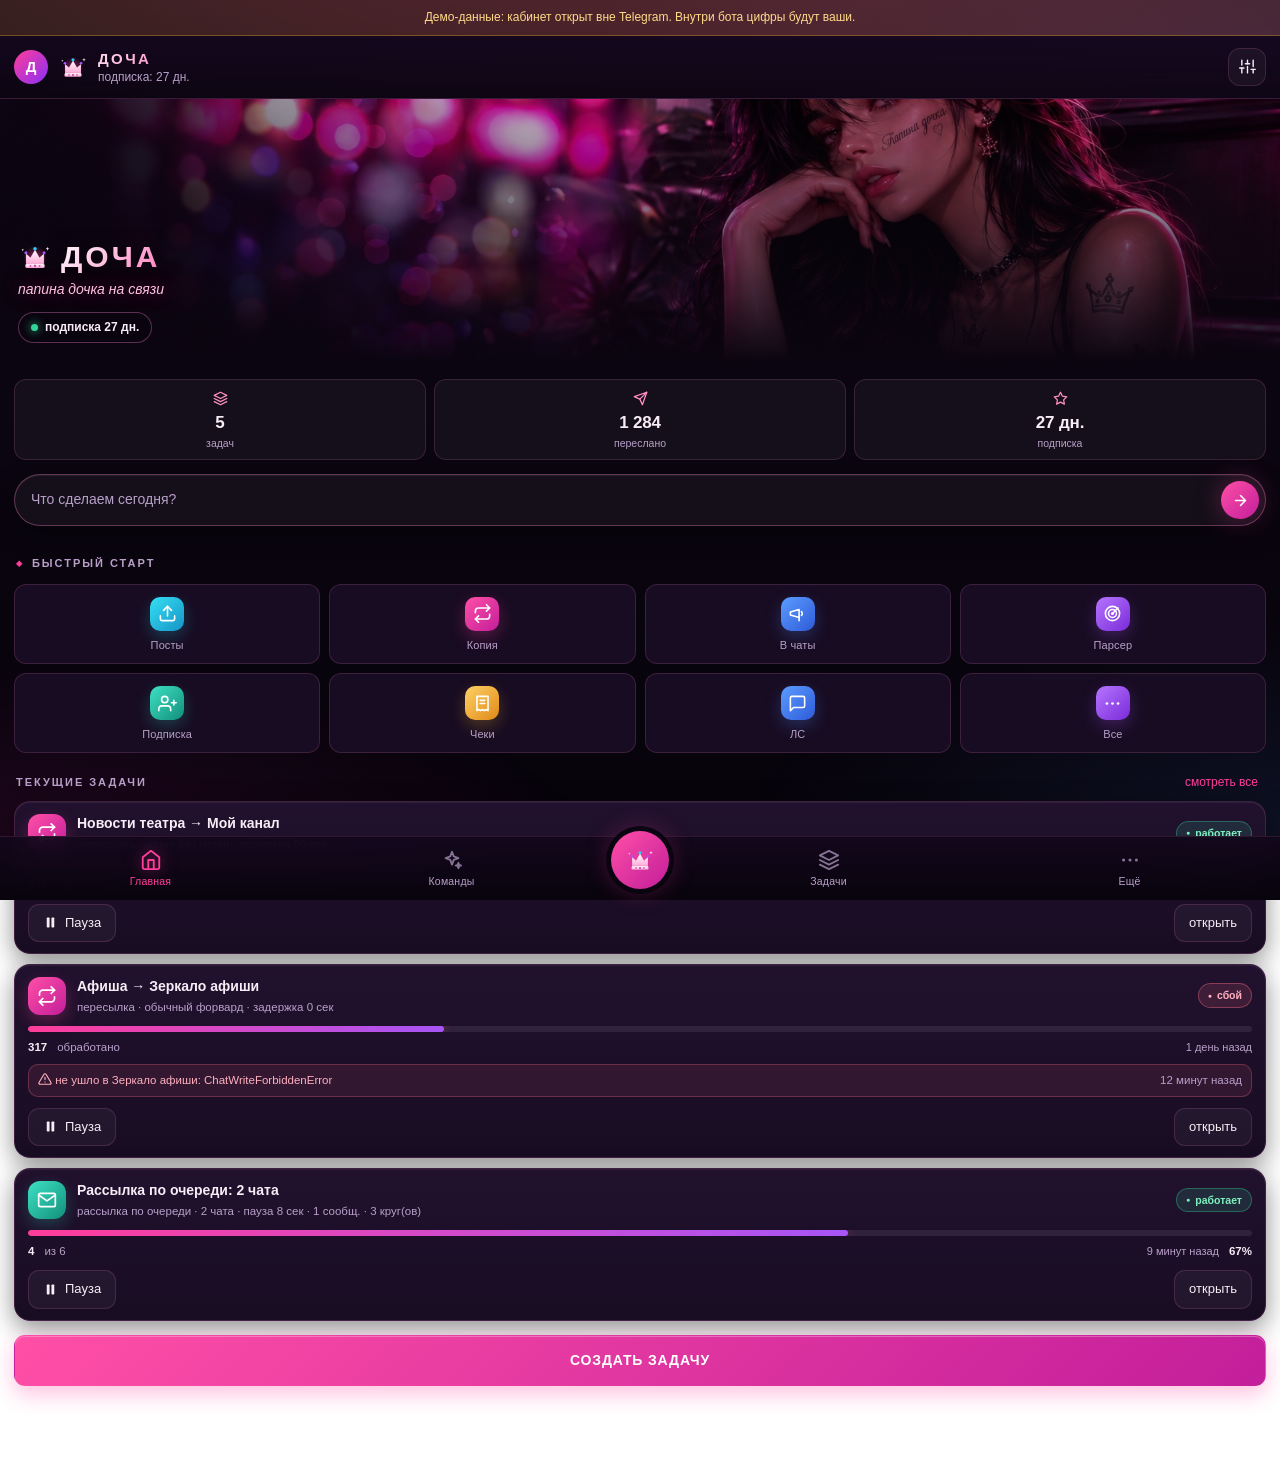
==== webapp/index.html @ d365f0f4 "Мастер первой задачи: визард откуда-куда-запуск вместо формы" ====
<!DOCTYPE html>
<html lang="ru">
<head>
  <meta charset="UTF-8">
  <meta name="viewport" content="width=device-width, initial-scale=1.0, viewport-fit=cover">
  <meta name="theme-color" content="#0A0510">
  <title>ДОЧА · Кабинет автоматизаций</title>
  <script src="https://telegram.org/js/telegram-web-app.js"></script>
  <link rel="stylesheet" href="styles.css">
</head>
<body>
  <!-- ── Знак бренда: корона ──
       Один <symbol> на всё: заставка, шапка, герой-блок, кнопка в центре
       навигации и пустые состояния. Анимации живут в CSS, чтобы их снимал
       prefers-reduced-motion. -->
  <svg class="sprite" aria-hidden="true" focusable="false">
    <defs>
      <linearGradient id="crownGrad" x1="0" y1="0" x2="0" y2="1">
        <stop offset="0%" stop-color="#FFFFFF" />
        <stop offset="100%" stop-color="#FFA6D6" />
      </linearGradient>
      <radialGradient id="crownHalo">
        <stop offset="0%" stop-color="#FF3D9A" stop-opacity="0.55" />
        <stop offset="100%" stop-color="#FF3D9A" stop-opacity="0" />
      </radialGradient>
    </defs>
    <symbol id="crown" viewBox="0 0 120 120">
      <circle class="crown__glow" cx="60" cy="62" r="42" fill="url(#crownHalo)" />
      <path d="M28 86V48l16 14 16-28 16 28 16-14v38z" fill="url(#crownGrad)"
            stroke="rgba(120,10,80,0.32)" stroke-width="1.4" stroke-linejoin="round" />
      <rect x="26" y="84" width="68" height="15" rx="5.5" fill="url(#crownGrad)"
            stroke="rgba(120,10,80,0.32)" stroke-width="1.4" />
      <circle cx="28" cy="45" r="5.4" fill="#A855F7" />
      <circle cx="60" cy="31" r="6.2" fill="#22D3EE" />
      <circle cx="92" cy="45" r="5.4" fill="#A855F7" />
      <circle cx="44" cy="91.5" r="3.2" fill="#C31E9B" opacity="0.75" />
      <circle cx="60" cy="91.5" r="4" fill="#C31E9B" opacity="0.85" />
      <circle cx="76" cy="91.5" r="3.2" fill="#C31E9B" opacity="0.75" />
      <g class="crown__spark" fill="#FFE3F2">
        <path d="M104 24l1.8 5.2 5.2 1.8-5.2 1.8L104 38l-1.8-5.2-5.2-1.8 5.2-1.8z" />
        <path d="M17 30l1.3 3.7 3.7 1.3-3.7 1.3L17 40l-1.3-3.7-3.7-1.3 3.7-1.3z" />
      </g>
    </symbol>
    <!-- ── Иконки интерфейса: штрих 24px, рисуются цветом текста (currentColor).
         Один стиль на всё: навигация, виды задач, чаты, кнопки, пустые экраны. -->
    <symbol id="i-home" viewBox="0 0 24 24" fill="none" stroke="currentColor" stroke-width="2" stroke-linecap="round" stroke-linejoin="round"><path d="M3 9l9-7 9 7v11a2 2 0 0 1-2 2H5a2 2 0 0 1-2-2z"/><path d="M9 22V12h6v10"/></symbol>
    <symbol id="i-spark" viewBox="0 0 24 24" fill="none" stroke="currentColor" stroke-width="2" stroke-linecap="round" stroke-linejoin="round"><path d="M12 3l1.9 5.1L19 10l-5.1 1.9L12 17l-1.9-5.1L5 10l5.1-1.9z"/><path d="M19 15l.8 2.2L22 18l-2.2.8L19 21l-.8-2.2L16 18l2.2-.8z"/></symbol>
    <symbol id="i-layers" viewBox="0 0 24 24" fill="none" stroke="currentColor" stroke-width="2" stroke-linecap="round" stroke-linejoin="round"><path d="M12 2L2 7l10 5 10-5z"/><path d="M2 17l10 5 10-5"/><path d="M2 12l10 5 10-5"/></symbol>
    <symbol id="i-dots" viewBox="0 0 24 24" fill="currentColor"><circle cx="5" cy="12" r="1.7"/><circle cx="12" cy="12" r="1.7"/><circle cx="19" cy="12" r="1.7"/></symbol>
    <symbol id="i-search" viewBox="0 0 24 24" fill="none" stroke="currentColor" stroke-width="2" stroke-linecap="round" stroke-linejoin="round"><circle cx="11" cy="11" r="7"/><path d="M21 21l-4.3-4.3"/></symbol>
    <symbol id="i-play" viewBox="0 0 24 24" fill="currentColor"><path d="M7 4.5v15l13-7.5z"/></symbol>
    <symbol id="i-pause" viewBox="0 0 24 24" fill="currentColor"><rect x="6" y="4" width="4.5" height="16" rx="1.2"/><rect x="13.5" y="4" width="4.5" height="16" rx="1.2"/></symbol>
    <symbol id="i-box" viewBox="0 0 24 24" fill="none" stroke="currentColor" stroke-width="2" stroke-linecap="round" stroke-linejoin="round"><path d="M21 8v13H3V8"/><path d="M1 3h22v5H1z"/><path d="M10 12h4"/></symbol>
    <symbol id="i-trash" viewBox="0 0 24 24" fill="none" stroke="currentColor" stroke-width="2" stroke-linecap="round" stroke-linejoin="round"><path d="M3 6h18"/><path d="M8 6V4h8v2"/><path d="M19 6l-1 14H6L5 6"/><path d="M10 11v6M14 11v6"/></symbol>
    <symbol id="i-copy" viewBox="0 0 24 24" fill="none" stroke="currentColor" stroke-width="2" stroke-linecap="round" stroke-linejoin="round"><rect x="9" y="9" width="13" height="13" rx="2"/><path d="M5 15H4a2 2 0 0 1-2-2V4a2 2 0 0 1 2-2h9a2 2 0 0 1 2 2v1"/></symbol>
    <symbol id="i-plus" viewBox="0 0 24 24" fill="none" stroke="currentColor" stroke-width="2" stroke-linecap="round"><path d="M12 5v14M5 12h14"/></symbol>
    <symbol id="i-check" viewBox="0 0 24 24" fill="none" stroke="currentColor" stroke-width="2.4" stroke-linecap="round" stroke-linejoin="round"><path d="M20 6L9 17l-5-5"/></symbol>
    <symbol id="i-x" viewBox="0 0 24 24" fill="none" stroke="currentColor" stroke-width="2.2" stroke-linecap="round"><path d="M18 6L6 18M6 6l12 12"/></symbol>
    <symbol id="i-chev-r" viewBox="0 0 24 24" fill="none" stroke="currentColor" stroke-width="2.2" stroke-linecap="round" stroke-linejoin="round"><path d="M9 18l6-6-6-6"/></symbol>
    <symbol id="i-send" viewBox="0 0 24 24" fill="none" stroke="currentColor" stroke-width="2" stroke-linecap="round" stroke-linejoin="round"><path d="M22 2L11 13"/><path d="M22 2l-7 20-4-9-9-4z"/></symbol>
    <symbol id="i-clock" viewBox="0 0 24 24" fill="none" stroke="currentColor" stroke-width="2" stroke-linecap="round" stroke-linejoin="round"><circle cx="12" cy="12" r="9"/><path d="M12 7v5l3 2"/></symbol>
    <symbol id="i-bolt" viewBox="0 0 24 24" fill="none" stroke="currentColor" stroke-width="2" stroke-linecap="round" stroke-linejoin="round"><path d="M13 2L3 14h8l-1 8 10-12h-8z"/></symbol>
    <symbol id="i-shield" viewBox="0 0 24 24" fill="none" stroke="currentColor" stroke-width="2" stroke-linecap="round" stroke-linejoin="round"><path d="M12 22s8-4 8-10V5l-8-3-8 3v7c0 6 8 10 8 10z"/></symbol>
    <symbol id="i-star" viewBox="0 0 24 24" fill="none" stroke="currentColor" stroke-width="2" stroke-linecap="round" stroke-linejoin="round"><path d="M12 2l3.1 6.3 6.9 1-5 4.9 1.2 6.8L12 17.8 5.8 21l1.2-6.8-5-4.9 6.9-1z"/></symbol>
    <symbol id="i-users" viewBox="0 0 24 24" fill="none" stroke="currentColor" stroke-width="2" stroke-linecap="round" stroke-linejoin="round"><path d="M17 21v-2a4 4 0 0 0-4-4H5a4 4 0 0 0-4 4v2"/><circle cx="9" cy="7" r="4"/><path d="M23 21v-2a4 4 0 0 0-3-3.87M16 3.13a4 4 0 0 1 0 7.75"/></symbol>
    <symbol id="i-user" viewBox="0 0 24 24" fill="none" stroke="currentColor" stroke-width="2" stroke-linecap="round" stroke-linejoin="round"><path d="M20 21v-2a4 4 0 0 0-4-4H8a4 4 0 0 0-4 4v2"/><circle cx="12" cy="7" r="4"/></symbol>
    <symbol id="i-bell" viewBox="0 0 24 24" fill="none" stroke="currentColor" stroke-width="2" stroke-linecap="round" stroke-linejoin="round"><path d="M18 8a6 6 0 0 0-12 0c0 7-3 9-3 9h18s-3-2-3-9"/><path d="M13.7 21a2 2 0 0 1-3.4 0"/></symbol>
    <symbol id="i-file" viewBox="0 0 24 24" fill="none" stroke="currentColor" stroke-width="2" stroke-linecap="round" stroke-linejoin="round"><path d="M14 2H6a2 2 0 0 0-2 2v16a2 2 0 0 0 2 2h12a2 2 0 0 0 2-2V8z"/><path d="M14 2v6h6"/><path d="M16 13H8M16 17H8"/></symbol>
    <symbol id="i-cal" viewBox="0 0 24 24" fill="none" stroke="currentColor" stroke-width="2" stroke-linecap="round" stroke-linejoin="round"><rect x="3" y="4" width="18" height="18" rx="2"/><path d="M16 2v4M8 2v4M3 10h18"/></symbol>
    <symbol id="i-refresh" viewBox="0 0 24 24" fill="none" stroke="currentColor" stroke-width="2" stroke-linecap="round" stroke-linejoin="round"><path d="M23 4v6h-6M1 20v-6h6"/><path d="M3.5 9a9 9 0 0 1 14.9-3.4L23 10M1 14l4.6 4.4A9 9 0 0 0 20.5 15"/></symbol>
    <symbol id="i-repeat" viewBox="0 0 24 24" fill="none" stroke="currentColor" stroke-width="2" stroke-linecap="round" stroke-linejoin="round"><path d="M17 1l4 4-4 4"/><path d="M3 11V9a4 4 0 0 1 4-4h14"/><path d="M7 23l-4-4 4-4"/><path d="M21 13v2a4 4 0 0 1-4 4H3"/></symbol>
    <symbol id="i-mega" viewBox="0 0 24 24" fill="none" stroke="currentColor" stroke-width="2" stroke-linecap="round" stroke-linejoin="round"><path d="M3 10v4l11 3V7z"/><path d="M17 9.5a3.5 3.5 0 0 1 0 5"/><path d="M14 17.5V21"/></symbol>
    <symbol id="i-upload" viewBox="0 0 24 24" fill="none" stroke="currentColor" stroke-width="2" stroke-linecap="round" stroke-linejoin="round"><path d="M21 15v4a2 2 0 0 1-2 2H5a2 2 0 0 1-2-2v-4"/><path d="M17 8l-5-5-5 5"/><path d="M12 3v12"/></symbol>
    <symbol id="i-mail" viewBox="0 0 24 24" fill="none" stroke="currentColor" stroke-width="2" stroke-linecap="round" stroke-linejoin="round"><rect x="2" y="4" width="20" height="16" rx="2"/><path d="M22 6l-10 7L2 6"/></symbol>
    <symbol id="i-radar" viewBox="0 0 24 24" fill="none" stroke="currentColor" stroke-width="2" stroke-linecap="round" stroke-linejoin="round"><circle cx="12" cy="12" r="9"/><circle cx="12" cy="12" r="5"/><path d="M12 12L19 5"/><circle cx="12" cy="12" r="1" fill="currentColor"/></symbol>
    <symbol id="i-user-plus" viewBox="0 0 24 24" fill="none" stroke="currentColor" stroke-width="2" stroke-linecap="round" stroke-linejoin="round"><path d="M16 21v-2a4 4 0 0 0-4-4H5a4 4 0 0 0-4 4v2"/><circle cx="8.5" cy="7" r="4"/><path d="M20 8v6M23 11h-6"/></symbol>
    <symbol id="i-receipt" viewBox="0 0 24 24" fill="none" stroke="currentColor" stroke-width="2" stroke-linecap="round" stroke-linejoin="round"><path d="M5 3h14v18l-2.3-1.5-2.4 1.5-2.3-1.5-2.4 1.5L7.3 19.5 5 21z"/><path d="M9 8h6M9 12h6"/></symbol>
    <symbol id="i-chat" viewBox="0 0 24 24" fill="none" stroke="currentColor" stroke-width="2" stroke-linecap="round" stroke-linejoin="round"><path d="M21 15a2 2 0 0 1-2 2H7l-4 4V5a2 2 0 0 1 2-2h14a2 2 0 0 1 2 2z"/></symbol>
    <symbol id="i-filter" viewBox="0 0 24 24" fill="none" stroke="currentColor" stroke-width="2" stroke-linecap="round" stroke-linejoin="round"><path d="M22 3H2l8 9.5V19l4 2v-8.5z"/></symbol>
    <symbol id="i-mute" viewBox="0 0 24 24" fill="none" stroke="currentColor" stroke-width="2" stroke-linecap="round" stroke-linejoin="round"><path d="M13.7 21a2 2 0 0 1-3.4 0"/><path d="M6 8c0 7-3 9-3 9h14"/><path d="M18.6 13A8 8 0 0 0 18 8a6 6 0 0 0-9.3-5"/><path d="M2 2l20 20"/></symbol>
    <symbol id="i-book" viewBox="0 0 24 24" fill="none" stroke="currentColor" stroke-width="2" stroke-linecap="round" stroke-linejoin="round"><path d="M4 19.5A2.5 2.5 0 0 1 6.5 17H20"/><path d="M6.5 2H20v20H6.5A2.5 2.5 0 0 1 4 19.5v-15A2.5 2.5 0 0 1 6.5 2z"/></symbol>
    <symbol id="i-globe" viewBox="0 0 24 24" fill="none" stroke="currentColor" stroke-width="2" stroke-linecap="round" stroke-linejoin="round"><circle cx="12" cy="12" r="10"/><path d="M2 12h20"/><path d="M12 2a15.3 15.3 0 0 1 4 10 15.3 15.3 0 0 1-4 10 15.3 15.3 0 0 1-4-10 15.3 15.3 0 0 1 4-10z"/></symbol>
    <symbol id="i-life" viewBox="0 0 24 24" fill="none" stroke="currentColor" stroke-width="2" stroke-linecap="round" stroke-linejoin="round"><circle cx="12" cy="12" r="10"/><circle cx="12" cy="12" r="4"/><path d="M12 2v3M12 19v3M2 12h3M19 12h3"/></symbol>
    <symbol id="i-card" viewBox="0 0 24 24" fill="none" stroke="currentColor" stroke-width="2" stroke-linecap="round" stroke-linejoin="round"><rect x="1" y="4" width="22" height="16" rx="2"/><path d="M1 10h22"/></symbol>
    <symbol id="i-gift" viewBox="0 0 24 24" fill="none" stroke="currentColor" stroke-width="2" stroke-linecap="round" stroke-linejoin="round"><path d="M20 12v10H4V12"/><rect x="2" y="7" width="20" height="5"/><path d="M12 22V7"/><path d="M12 7H7.5a2.5 2.5 0 0 1 0-5C11 2 12 7 12 7z"/><path d="M12 7h4.5a2.5 2.5 0 0 0 0-5C13 2 12 7 12 7z"/></symbol>
    <symbol id="i-sliders" viewBox="0 0 24 24" fill="none" stroke="currentColor" stroke-width="2" stroke-linecap="round" stroke-linejoin="round"><path d="M4 21v-7M4 10V3M12 21v-9M12 8V3M20 21v-5M20 12V3"/><path d="M1 14h6M9 8h6M17 16h6"/></symbol>
    <symbol id="i-arrow-r" viewBox="0 0 24 24" fill="none" stroke="currentColor" stroke-width="2.2" stroke-linecap="round" stroke-linejoin="round"><path d="M5 12h14M12 5l7 7-7 7"/></symbol>
    <symbol id="i-moon" viewBox="0 0 24 24" fill="none" stroke="currentColor" stroke-width="2" stroke-linecap="round" stroke-linejoin="round"><path d="M21 12.8A9 9 0 1 1 11.2 3 7 7 0 0 0 21 12.8z"/></symbol>
    <symbol id="i-inbox" viewBox="0 0 24 24" fill="none" stroke="currentColor" stroke-width="2" stroke-linecap="round" stroke-linejoin="round"><path d="M22 12h-6l-2 3h-4l-2-3H2"/><path d="M5.5 5.1L2 12v6a2 2 0 0 0 2 2h16a2 2 0 0 0 2-2v-6l-3.5-6.9A2 2 0 0 0 16.8 4H7.2a2 2 0 0 0-1.7 1.1z"/></symbol>
    <symbol id="i-off" viewBox="0 0 24 24" fill="none" stroke="currentColor" stroke-width="2" stroke-linecap="round" stroke-linejoin="round"><path d="M18.4 6.6a9 9 0 1 1-12.8 0"/><path d="M12 2v10"/></symbol>
    <symbol id="i-lock" viewBox="0 0 24 24" fill="none" stroke="currentColor" stroke-width="2" stroke-linecap="round" stroke-linejoin="round"><rect x="3" y="11" width="18" height="11" rx="2"/><path d="M7 11V7a5 5 0 0 1 10 0v4"/></symbol>
    <symbol id="i-edit" viewBox="0 0 24 24" fill="none" stroke="currentColor" stroke-width="2" stroke-linecap="round" stroke-linejoin="round"><path d="M11 4H4a2 2 0 0 0-2 2v14a2 2 0 0 0 2 2h14a2 2 0 0 0 2-2v-7"/><path d="M18.5 2.5a2.1 2.1 0 0 1 3 3L12 15l-4 1 1-4z"/></symbol>
    <symbol id="i-warn" viewBox="0 0 24 24" fill="none" stroke="currentColor" stroke-width="2" stroke-linecap="round" stroke-linejoin="round"><path d="M10.3 3.9L1.8 18a2 2 0 0 0 1.7 3h17a2 2 0 0 0 1.7-3L13.7 3.9a2 2 0 0 0-3.4 0z"/><path d="M12 9v4M12 17h.01"/></symbol>
  </svg>
  <!-- Заставка первой загрузки мини-аппа -->
  <div class="boot" id="boot" role="status" aria-live="polite">
    <div class="boot__bg" aria-hidden="true"></div>
    <svg class="mascot mascot--lg" viewBox="0 0 120 120" aria-hidden="true"><use href="#crown" /></svg>
    <div class="boot__title">ДОЧА</div>
    <div class="boot__sub">открываю кабинет</div>
    <div class="boot__bar"><span></span></div>
    <div class="boot__tip" id="bootTip"></div>
  </div>

  <!-- Шапка -->
  <header class="header">
    <div class="header__left">
      <div class="avatar" id="userAvatar" aria-hidden="true">?</div>
      <svg class="mascot mascot--logo" viewBox="0 0 120 120" role="img"
           aria-label="ДОЧА"><use href="#crown" /></svg>
      <div>
        <div class="header__title">ДОЧА</div>
        <div class="header__sub" id="headerSub">кабинет автоматизаций</div>
      </div>
    </div>
    <button class="icon-btn" id="settingsBtn" aria-label="Настройки"><svg class="ic" aria-hidden="true"><use href="#i-sliders"/></svg></button>
  </header>

  <main class="content">
    <!-- ── Вкладка: Главная ── -->
    <section class="tab" id="tab-home" aria-label="Главная">
      <!-- Картинку кладут в webapp/assets/hero.webp и включают через
           --hero-image (см. .hero__art). Пока файла нет — блок живёт на
           градиентах, без «битой картинки» и без пустого места. -->
      <div class="hero">
        <div class="hero__art" aria-hidden="true"></div>
        <div class="hero__body">
          <div class="hero__mark">
            <svg viewBox="0 0 120 120" aria-hidden="true"><use href="#crown" /></svg>
            <div class="hero__name">ДОЧА</div>
          </div>
          <div class="hero__tag">папина дочка на связи</div>
          <div class="hero__online"><i aria-hidden="true"></i><b id="heroStatus">кабинет открыт</b></div>
        </div>
      </div>
      <div class="stats" id="homeStats" aria-label="Моя статистика"></div>
      <div class="chart" id="homeChart" aria-label="Пересылки по дням" hidden></div>
      <div class="wizard" id="homeWizard" hidden></div>

      <!-- Умный поиск по командам: разбор фразы локальный, без внешних AI. -->
      <form class="prompt" id="promptForm" autocomplete="off">
        <input type="text" id="promptInput" placeholder="Что сделаем сегодня?"
               aria-label="Что сделаем сегодня">
        <button class="prompt__go" type="submit" aria-label="Подобрать команду"><svg class="ic" aria-hidden="true"><use href="#i-arrow-r"/></svg></button>
      </form>
      <div class="prompt-hits" id="promptHits"></div>
      <div class="section-label">быстрый старт</div>
      <div class="tiles" id="homeTiles"></div>

      <div class="row-head">
        <div class="row-head__title">текущие задачи</div>
        <button class="row-head__link" type="button" data-goto="tasks">смотреть все</button>
      </div>
      <div class="list" id="homeTasks"></div>

      <button class="btn btn--primary btn--block btn--big cta" id="homeCreate">создать задачу</button>
    </section>
    <!-- ── Вкладка: Команды ── -->
    <section class="tab hidden" id="tab-commands" aria-label="Команды">
      <div class="screen__title">Команды</div>
      <div class="screen__sub">Готовые сценарии: выберите — дочка сама соберёт задачу.</div>
      <div class="search">
        <svg class="ic search__icon" aria-hidden="true"><use href="#i-search"/></svg>
        <input type="text" id="commandSearch" placeholder="Поиск команды"
               autocomplete="off" aria-label="Поиск команды">
      </div>
      <div class="chips" id="commandTags" role="tablist" aria-label="Группы команд"></div>
      <div id="templateStrip" hidden></div>
      <div class="cards" id="commandList"></div>
    </section>

    <!-- ── Вкладка: Задачи ── -->
    <section class="tab hidden" id="tab-tasks" aria-label="Задачи">
      <div class="screen__title">Задачи</div>
      <div class="screen__sub" id="taskSummary">Что уже работает и что стоит на паузе.</div>
      <div class="search">
        <svg class="ic search__icon" aria-hidden="true"><use href="#i-search"/></svg>
        <input type="text" id="taskSearch" placeholder="Название, источник или приёмник"
               autocomplete="off" aria-label="Поиск задачи">
      </div>
      <div class="segmented" id="taskStatus" role="tablist" aria-label="Статус задач">
        <button class="seg is-active" data-status="active" role="tab" aria-selected="true">Активные</button>
        <button class="seg" data-status="paused" role="tab" aria-selected="false">На паузе</button>
        <button class="seg" data-status="done" role="tab" aria-selected="false">Завершённые</button>
      </div>
      <!-- Массовые действия: состав кнопок зависит от вкладки —
           рисуются renderBulkButtons, чтобы не плодить три набора вёрстки. -->
      <div class="bulk" id="bulkRow" hidden></div>
      <div class="list" id="taskList"></div>
    </section>

    <!--
      Кнопка «Запустить задачу» намеренно вынесена из #tab-tasks: плавающие
      элементы с `position: fixed` держим вне вкладок, чтобы низ считался от
      экрана, а не от вкладки (её стили и анимации на это влияют).
      Показываем только когда активна вкладка «Задачи» (см. switchTab).
    -->
    <button class="fab hidden" id="addTaskBtn" aria-hidden="true"><svg class="ic" aria-hidden="true"><use href="#i-plus"/></svg> Запустить задачу</button>

    <!-- ── Вкладка: Чаты (шаг мастера и раздел «Ещё») ── -->
    <section class="tab hidden" id="tab-chats" aria-label="Чаты">
      <div class="screen__title">Чаты</div>
      <div class="screen__sub">Отметьте, куда работать. Можно несколько — для рассылки сразу в группу чатов.</div>
      <div class="search">
        <svg class="ic search__icon" aria-hidden="true"><use href="#i-search"/></svg>
        <input type="text" id="chatSearch" placeholder="Название, тема или @username"
               autocomplete="off" aria-label="Поиск чата">
      </div>
      <div class="chips" id="chatTags"></div>
      <div class="chats-hint">
        Нажмите на чаты, чтобы выбрать — снизу появится панель действий.
      </div>
      <div class="list" id="chatList"></div>
    </section>
    <!-- Панель действий над выбранными чатами вынесена из #tab-chats по той же
         причине, что и FAB: `position: fixed` внутри вкладки считался от самой
         вкладки, и панель зависала посреди списка, закрывая чаты.
         Показываем только на вкладке «Чаты» с выбором (см. updateChatBar). -->
    <div class="chat-bar" id="chatBar" role="region" aria-label="Действия с выбранными чатами">
      <div class="chat-bar__count">
        Выбрано: <b id="chatBarCount">0</b>
        <span class="chat-bar__sum" id="chatBarSummary"></span>
      </div>
      <div class="chat-bar__btns">
        <button class="btn btn--primary" data-chat-action="sender" title="Свои сообщения по выбранным чатам: по расписанию или по очереди">📤 Постинг и рассылка</button>
        <button class="btn" data-chat-action="broadcast" title="Один пост из источника — во все выбранные чаты">📣 Пост в чаты</button>
        <button class="btn" data-chat-action="forward" title="Переслать в выбранный чат">🔁 Пересылка</button>
        <button class="btn" data-chat-action="parser" title="Спарсить аудиторию выбранного чата">🕵️ Парсер</button>
        <button class="btn chat-bar__clear" data-chat-action="clear" title="Сбросить выбор">✕</button>
      </div>
    </div>
    <!-- ── Вкладка: Аккаунты и подписка (открывается из «Ещё») ── -->
    <section class="tab hidden" id="tab-accounts" aria-label="Аккаунты">
      <div class="screen__title">Аккаунты</div>
      <div class="screen__sub">Подписка живёт в копилке днями, аккаунты подключаются здесь же.</div>

      <div class="section-label">подписка</div>
      <div class="card card--sub">
        <div class="sub__top">
          <div>
            <div class="sub__label">Копилка подписок</div>
            <div class="sub__value"><span id="piggyDays">0</span> дней</div>
          </div>
          <div class="sub__badge" id="subBadge">нет подписки</div>
        </div>
        <div class="sub__note">Дни в копилке не сгорают — распределите их на любой аккаунт.</div>
        <div class="sub__actions">
          <button class="btn btn--primary" id="topUpBtn">⭐ Оплатить звёздами</button>
          <button class="btn" id="distributeBtn">Распределить подписку</button>
          <button class="btn" id="freezeBtn">❄️ Заморозить дни</button>
          <button class="btn" id="giftBtn">💝 Подарить</button>
        </div>
        <!-- Подарок: месяц звёздами не себе, а другу. Друг должен быть в базе
             (первый /start) — получателя проверяет сервер, а не кабинет. -->
        <div id="giftRow" hidden>
          <input class="promo__input" type="text" id="giftTo" placeholder="id или @username друга"
                 autocomplete="off" autocapitalize="off" aria-label="Кому подарить">
          <div class="bonus__actions">
            <button class="btn btn--primary" id="giftPayBtn">⭐ Подарить месяц</button>
          </div>
          <div class="sub__note" id="giftNote"></div>
        </div>
        <!-- Карта и крипта живут на странице сервиса вне Telegram: внутри
             Telegram абонемент продаётся только за звёзды (ToS, п. 6.2).
             Кнопку показывает renderWebPayButton, если контур включён. -->
        <button class="btn sub__web" id="webPayBtn" hidden>🌐 Оплатить на сайте</button>
        <button class="btn sub__web" id="autoRenewBtn" hidden>🔁 Автопродление звёздами</button>
        <div class="sub__note" id="autoRenewNote" hidden></div>
      </div>

      <!-- ── Подарок за подписку на канал сервиса ──
           Блок целиком появляется только если подарок настроен на сервере
           (/api/me → bonus.enabled): обещать дни за канал, которого нет,
           нельзя. Раньше здесь стояла карточка-заглушка «Бесплатная подписка»,
           которая всего лишь открывала бота. -->
      <div id="bonusBlock" hidden>
        <div class="section-label">бесплатные дни</div>
        <div class="card card--bonus">
          <div class="bonus__row">
            <div class="card__emoji" aria-hidden="true">🎁</div>
            <div class="card__body">
              <div class="card__title" id="bonusTitle">Дни за подписку на канал</div>
              <div class="card__desc" id="bonusDesc"></div>
            </div>
          </div>
          <div class="bonus__actions">
            <button class="btn btn--primary" id="bonusOpen">📣 Открыть канал</button>
            <button class="btn" id="bonusCheck">🔄 Проверить подписку</button>
          </div>
          <div class="bonus__note" id="bonusNote"></div>
        </div>
      </div>

      <div id="referralBlock" hidden>
        <div class="card card--bonus">
          <div class="bonus__row">
            <div class="card__emoji" aria-hidden="true">👥</div>
            <div class="card__body">
              <div class="card__title" id="referralTitle">Пригласи друга</div>
              <div class="card__desc" id="referralDesc"></div>
            </div>
          </div>
          <div class="bonus__actions">
            <button class="btn btn--primary" id="referralCopy">📋 Скопировать ссылку</button>
            <button class="btn" id="referralShare">📤 Поделиться</button>
          </div>
          <div class="bonus__note" id="referralNote"></div>
          <div class="bonus__note" id="referralDiscount" hidden></div>
        </div>
      </div>

      <div id="promoBlock">
        <div class="card card--bonus">
          <div class="bonus__row">
            <div class="card__emoji" aria-hidden="true">🎟</div>
            <div class="card__body">
              <div class="card__title">Промокод</div>
              <div class="card__desc">Есть код из канала — введите, дни начислятся сразу.</div>
            </div>
          </div>
          <input class="promo__input" type="text" id="promoInput" placeholder="КОД"
                 autocomplete="off" autocapitalize="characters" aria-label="Промокод">
          <div class="bonus__actions">
            <button class="btn btn--primary" id="promoRedeem">✨ Активировать</button>
          </div>
          <div class="bonus__note" id="promoNote"></div>
        </div>
      </div>

      <div class="section-label">аккаунты</div>
      <button class="card card--add" id="addAccountBtn">＋ Добавить аккаунт</button>
      <div class="list" id="accountList"></div>
    </section>

    <!-- ── Вкладка: Библиотека сообщений (открывается из «Ещё») ──
         Раньше «Сообщения» и «Библиотека сообщений» были двумя пунктами
         настроек, и оба всего лишь открывали бота. Теперь это один экран
         кабинета поверх /api/library: из него берут тексты рассылка и постинг —
         свои сообщения обеих задач лежат здесь, а не в настройках задачи. -->
    <section class="tab hidden" id="tab-library" aria-label="Библиотека сообщений">
      <div class="screen__title">Библиотека сообщений</div>
      <div class="screen__sub">Тексты, которые шлют «Рассылка по очереди» и «Постинг по расписанию». Сохранили один раз — дальше выбираете мышкой в любой задаче.</div>

      <div class="card">
        <label class="field">
          <span id="libraryFieldLabel">Новое сообщение</span>
          <textarea id="libraryText" rows="3"
                    placeholder="Текст сообщения — переносы строк сохраняются.&#10;&#10;Пустая строка = второе сообщение."></textarea>
          <div class="field__count" id="libraryDraft" hidden></div>
          <i class="field__note" id="libraryNote">пустая строка делит сообщения, простой перенос — нет</i>
        </label>
        <button class="btn btn--primary btn--block" id="libraryAdd">＋ Сохранить в библиотеку</button>
        <!-- Правка записи идёт этим же полем: запись меняется на месте, id
             остаётся, и исправленный текст сразу уходит из всех задач, где эта
             запись выбрана. Раньше опечатку правили «удалить и добавить
             заново» — у новой записи новый id, и рассылка оставалась без
             сообщения. -->
        <button class="btn btn--block lib__cancel" id="libraryCancel" hidden>Отмена</button>
      </div>

      <div class="section-label" id="libraryLabel">сохранённые</div>
      <div class="list" id="libraryList"></div>
    </section>

    <!-- ── Вкладка: Ещё ── -->
    <section class="tab hidden" id="tab-more" aria-label="Ещё">
      <div class="screen__title">Ещё</div>
      <div class="screen__sub">Всё, что не нужно каждый день, но должно быть под рукой.</div>
      <div class="settings" id="moreList"></div>
      <div class="section-label">о кабинете</div>
      <div class="card">
        <div class="card__title">ДОЧА</div>
        <div class="card__desc" id="aboutLine">Кабинет автоматизаций Telegram.</div>
      </div>
    </section>
  </main>
  <!-- Нижняя навигация: пять слотов, в центре корона — «создать задачу» -->
  <nav class="nav" aria-label="Разделы кабинета">
    <button class="nav__item is-active" data-tab="home" aria-current="page">
      <svg class="ic" aria-hidden="true"><use href="#i-home"/></svg><i>Главная</i></button>
    <button class="nav__item" data-tab="commands">
      <svg class="ic" aria-hidden="true"><use href="#i-spark"/></svg><i>Команды</i></button>
    <div class="nav__crown">
      <button id="crownBtn" aria-label="Создать задачу">
        <svg viewBox="0 0 120 120" aria-hidden="true"><use href="#crown" /></svg>
      </button>
    </div>
    <button class="nav__item" data-tab="tasks">
      <svg class="ic" aria-hidden="true"><use href="#i-layers"/></svg><i>Задачи</i></button>
    <button class="nav__item" data-tab="more">
      <svg class="ic" aria-hidden="true"><use href="#i-dots"/></svg><i>Ещё</i></button>
  </nav>
  <!-- Панель настроек -->
  <div class="sheet" id="settingsSheet" role="dialog" aria-modal="true" aria-label="Настройки">
    <div class="sheet__backdrop" data-close></div>
    <div class="sheet__panel">
      <div class="sheet__head">
        <div class="sheet__title">Настройки</div>
        <button class="icon-btn" data-close aria-label="Закрыть"><svg class="ic" aria-hidden="true"><use href="#i-x"/></svg></button>
      </div>
      <div class="settings" id="settingsList"></div>
    </div>
  </div>

  <!-- Выбор «Что создаём»: корона и кнопки создания ведут сюда, а не сразу
       в пустую форму — человек сначала видит все девять команд. -->
  <div class="sheet" id="createSheet" role="dialog" aria-modal="true" aria-label="Что создаём">
    <div class="sheet__backdrop" data-close></div>
    <div class="sheet__panel">
      <div class="sheet__head">
        <div class="sheet__title">Что создаём?</div>
        <button class="icon-btn" data-close aria-label="Закрыть"><svg class="ic" aria-hidden="true"><use href="#i-x"/></svg></button>
      </div>
      <div class="create-grid" id="createGrid"></div>
    </div>
  </div>

  <!-- Модалка создания задачи -->
  <div class="sheet" id="taskSheet" role="dialog" aria-modal="true" aria-label="Новая задача">
    <div class="sheet__backdrop" data-close></div>
    <div class="sheet__panel">
      <div class="sheet__head">
        <div class="sheet__title" id="taskSheetTitle">Новая задача</div>
        <button class="icon-btn" data-close aria-label="Закрыть"><svg class="ic" aria-hidden="true"><use href="#i-x"/></svg></button>
      </div>
      <div class="form">
        <div class="sheet__lead" id="taskSheetLead"></div>
        <div id="taskFields"></div>
        <div class="hint" id="taskHint"></div>
        <!-- Лучшее время для постинга: пик активности ленты за 14 дней.
             Рисует maybeRenderActivityHint — только у постинга по расписанию. -->
        <div class="hint" id="activityHint" hidden></div>
        <button class="btn btn--primary btn--block" id="taskSubmit">Запустить задачу</button>
        <div class="error" id="taskError" role="alert"></div>
      </div>
    </div>
  </div>

  <!-- Пейволл: упор в лимит бесплатных задач. Раньше здесь были сухая
       ошибка и редирект в бота — теперь цена безлимита и оплата в один тап
       прямо из кабинета. Рисует openPaywall. -->
  <div class="sheet" id="paywallSheet" role="dialog" aria-modal="true" aria-label="Абонемент">
    <div class="sheet__backdrop" data-close></div>
    <div class="sheet__panel">
      <div class="sheet__head">
        <div class="sheet__title">Потолок бесплатного режима</div>
        <button class="icon-btn" data-close aria-label="Закрыть"><svg class="ic" aria-hidden="true"><use href="#i-x"/></svg></button>
      </div>
      <div class="form">
        <div class="sheet__lead" id="paywallLead"></div>
        <button class="btn btn--primary btn--block" id="paywallPay">Оформить</button>
        <button class="btn btn--block" data-close>Позже</button>
      </div>
    </div>
  </div>

  <!-- Мастер первой задачи: откуда → куда → запуск вместо шторки с формой.
       Живёт только при нуле задач (кнопка на главной), шаги рисует renderWizard. -->
  <div class="sheet" id="wizardSheet" role="dialog" aria-modal="true" aria-label="Первая задача">
    <div class="sheet__backdrop" data-close></div>
    <div class="sheet__panel">
      <div class="sheet__head">
        <div class="sheet__title">Первая задача</div>
        <button class="icon-btn" data-close aria-label="Закрыть"><svg class="ic" aria-hidden="true"><use href="#i-x"/></svg></button>
      </div>
      <div class="form">
        <div class="wsteps" id="wizardSteps"></div>
        <div id="wizardBody"></div>
        <div class="error" id="wizardError" role="alert"></div>
      </div>
    </div>
  </div>

  <!-- Модалка результатов задачи. Кнопка выгрузки стоит в шапке, а не под
       списком: список бывает на сотню строк, и внизу её пришлось бы искать
       прокруткой. «Показать ещё» наоборот живёт под списком — там, где
       кончилась страница. -->
  <div class="sheet" id="resultsSheet" role="dialog" aria-modal="true" aria-label="Результаты задачи">
    <div class="sheet__backdrop" data-close></div>
    <div class="sheet__panel">
      <div class="sheet__head">
        <div class="sheet__title" id="resultsTitle">Результаты</div>
        <button type="button" class="btn btn--ghost btn--sm" id="resultsExport" hidden><svg class="ic" aria-hidden="true"><use href="#i-file"/></svg> Файлом</button>
        <button type="button" class="btn btn--ghost btn--sm" id="resultsInvite" hidden><svg class="ic" aria-hidden="true"><use href="#i-send"/></svg> Пригласить</button>
        <button class="icon-btn" data-close aria-label="Закрыть"><svg class="ic" aria-hidden="true"><use href="#i-x"/></svg></button>
      </div>
      <div class="results" id="resultsBody"></div>
      <button type="button" class="btn btn--block results__more" id="resultsMore" hidden>Показать ещё</button>
    </div>
  </div>
  <!-- Выбор чата мышкой для любого поля задачи: печатать @username или id
       руками больше не нужно. Открывается поверх шторки задачи, поэтому свои
       кнопки закрытия (data-picker-close): общий обработчик [data-close]
       гасит все шторки сразу и увёл бы вместе с собой саму форму. -->
  <div class="sheet sheet--over" id="pickerSheet" role="dialog" aria-modal="true" aria-label="Выбор чата">
    <div class="sheet__backdrop" data-picker-close></div>
    <div class="sheet__panel">
      <div class="sheet__head">
        <div class="sheet__title" id="pickerTitle">Выбор чата</div>
        <button class="icon-btn" data-picker-close aria-label="Закрыть"><svg class="ic" aria-hidden="true"><use href="#i-x"/></svg></button>
      </div>
      <div class="form">
        <div class="search">
          <svg class="ic search__icon" aria-hidden="true"><use href="#i-search"/></svg>
          <input type="text" id="pickerSearch" placeholder="Название или @username"
                 autocomplete="off" aria-label="Поиск чата">
        </div>
        <div class="sheet__lead" id="pickerLead"></div>
        <!-- Отметить весь список сразу: постить и рассылать можно в любое число
             чатов, и на сотне чатов «выбрать все» — единственный разумный путь.
             Кнопка знает про поиск: отмечает то, что видно на экране. -->
        <div class="picker__bulk" id="pickerBulk" hidden>
          <button type="button" class="btn btn--ghost btn--sm" id="pickerAll">Выбрать все</button>
          <button type="button" class="btn btn--ghost btn--sm" id="pickerNone">Снять все</button>
          <span class="picker__count" id="pickerCount"></span>
        </div>
        <div class="list" id="pickerList"></div>
        <button class="btn btn--primary btn--block" id="pickerApply">Готово</button>
      </div>
    </div>
  </div>

  <!-- Подключение аккаунта: номер → код из Telegram → облачный пароль 2FA.
       Вход проходит здесь целиком. Раньше кнопка «Добавить аккаунт» умела
       единственное — открыть чат с ботом, и человек уходил из кабинета на
       середине пути. Кнопка «Продолжить в боте» осталась как запасной путь. -->
  <div class="sheet" id="loginSheet" role="dialog" aria-modal="true" aria-label="Подключение аккаунта">
    <div class="sheet__backdrop" data-close></div>
    <div class="sheet__panel">
      <div class="sheet__head">
        <div class="sheet__title" id="loginTitle">Подключение аккаунта</div>
        <button class="icon-btn" data-close aria-label="Закрыть"><svg class="ic" aria-hidden="true"><use href="#i-x"/></svg></button>
      </div>
      <div class="form">
        <ol class="steps" id="loginSteps">
          <li class="steps__item" data-step="phone">Номер</li>
          <li class="steps__item" data-step="code">Код</li>
          <li class="steps__item" data-step="password">Пароль 2FA</li>
        </ol>
        <div class="sheet__lead" id="loginLead"></div>
        <label class="field">
          <span id="loginLabel">Номер телефона</span>
          <input id="loginInput" type="tel" inputmode="tel" autocomplete="off"
                 placeholder="+79001234567" aria-describedby="loginError">
          <i class="field__note" id="loginNote"></i>
        </label>
        <button class="btn btn--primary btn--block" id="loginSubmit">Получить код</button>
        <div class="login__aside">
          <button class="btn" id="loginResend">Прислать ещё раз</button>
          <button class="btn" id="loginRestart">Другой номер</button>
          <button class="btn" id="loginInBot">Продолжить в боте</button>
        </div>
        <div class="error" id="loginError" role="alert"></div>
      </div>
    </div>
  </div>

  <div class="toast" id="toast" role="status" aria-live="polite"></div>
  <script src="app.js"></script>
</body>
</html>
---- webapp/styles.css ----
/* ДОЧА — кабинет автоматизации Telegram.

   Неон на почти чёрном: розово-пурпурный акцент, стеклянные карточки, крупные
   радиусы, свечение вместо линеек. Палитра задана здесь и НЕ перебивается темой
   Telegram (см. applyTheme в app.js) — иначе на светлой теме клиента кабинет
   становился нечитаемым. */

:root {
  /* поверхности */
  --bg: #0A0510;
  --bg-soft: #150A1E;
  --card: #180C22;
  --card-hi: #21112E;
  --glass: rgba(255, 255, 255, 0.045);
  --text: #F8EDF7;
  /* Приглушённый текст: 7.1:1 на карточке — уровень AAA, а не «на глаз норм» */
  --muted: #B9A0C9;
  --line: rgba(255, 130, 205, 0.16);
  --line-hi: rgba(255, 130, 205, 0.34);

  /* акценты */
  --accent: #FF3D9A;
  --accent-2: #C31E9B;
  --accent-soft: rgba(255, 61, 154, 0.14);
  --accent-grad: linear-gradient(135deg, #FF4FA6 0%, #C31E9B 100%);
  --violet: #A855F7;
  --blue: #4C8DFF;
  --cyan: #22D3EE;
  --teal: #2DD4BF;

  --green: #34D399;
  --orange: #FBBF24;
  --red: #FB7185;

  --radius: 16px;
  --radius-sm: 12px;
  --radius-lg: 22px;
  --nav-h: 64px;
  --glow: 0 0 26px rgba(255, 61, 154, 0.34);
  --glow-soft: 0 8px 26px rgba(0, 0, 0, 0.45);
}

* { box-sizing: border-box; -webkit-tap-highlight-color: transparent; }

html, body {
  margin: 0;
  padding: 0;
  color: var(--text);
  font-family: -apple-system, BlinkMacSystemFont, "SF Pro Text", "Segoe UI", Roboto, sans-serif;
  font-size: 15px;
  line-height: 1.4;
  overscroll-behavior-y: none;
}

body {
  min-height: 100vh;
  background:
    radial-gradient(120% 60% at 50% -10%, rgba(255, 61, 154, 0.22), transparent 62%),
    radial-gradient(90% 50% at 100% 8%, rgba(168, 85, 247, 0.16), transparent 60%),
    linear-gradient(180deg, #0F0618 0%, #0A0510 52%, #060309 100%);
  background-attachment: fixed;
}

/* Дымка по краям экрана: держит неон и не даёт фону выглядеть плоским */
body::before {
  content: "";
  position: fixed;
  inset: 0;
  pointer-events: none;
  z-index: 0;
  background:
    radial-gradient(70% 40% at 0% 100%, rgba(195, 30, 155, 0.16), transparent 70%),
    radial-gradient(60% 34% at 100% 92%, rgba(76, 141, 255, 0.10), transparent 70%);
}

.content, .header, .nav { position: relative; z-index: 1; }

button, input, select, textarea { font: inherit; color: inherit; }
button { border: none; background: none; cursor: pointer; }
.hidden { display: none !important; }
/* Атрибут hidden обязан прятать. Наши правила задают display (.btn —
   inline-flex, .picker__bulk — flex), а любое авторское правило сильнее
   браузерного [hidden] { display: none }: без этой строки элемент с hidden
   продолжал показываться — так на экране оставались «Оплатить на сайте» при
   выключенной оплате и «Готово» в выборе одного чата. */
[hidden] { display: none !important; }
.sprite { position: absolute; width: 0; height: 0; overflow: hidden; }

/* SVG-иконки из спрайта: размер задаёт место, цвет наследуется от текста.
   Белые — только на градиентных плашках (.ico--*), везде иначе currentColor. */
.ic { width: 18px; height: 18px; flex: none; }
.tile__ico .ic, .cmd__ico .ic, .task__ico .ic { color: #fff; }
.tile__ico .ic { width: 19px; height: 19px; }
.cmd__ico .ic { width: 22px; height: 22px; }
.task__ico .ic { width: 20px; height: 20px; }
.nav__item .ic { width: 22px; height: 22px; opacity: 0.7; transition: opacity 0.16s ease; }
.nav__item.is-active .ic { opacity: 1; filter: drop-shadow(0 0 8px rgba(255, 61, 154, 0.55)); }
.icon-btn .ic { width: 17px; height: 17px; }
.btn .ic { width: 15px; height: 15px; }
.btn--sm .ic, .pick__x .ic { width: 12px; height: 12px; }
.prompt__go .ic { width: 17px; height: 17px; }
.chat__ico .ic { width: 20px; height: 20px; }
.lib__del .ic, .account__del .ic { width: 16px; height: 16px; }
.task__alert .ic { width: 14px; height: 14px; vertical-align: -2px; }
.lib__use .ic { width: 12px; height: 12px; vertical-align: -1px; }
.card--resume .ic { width: 16px; height: 16px; vertical-align: -3px; }
.sheet__title .ic { width: 19px; height: 19px; }
.empty__ico .ic { width: 28px; height: 28px; }


/* ═══════════════════════════ Заставка загрузки ═══════════════════════════ */

.boot {
  position: fixed;
  inset: 0;
  z-index: 90;
  display: flex;
  flex-direction: column;
  align-items: center;
  justify-content: center;
  gap: 14px;
  background: linear-gradient(180deg, #140720 0%, #0A0510 100%);
}

.boot__title {
  font-size: 34px;
  font-weight: 800;
  letter-spacing: 0.14em;
  background: var(--accent-grad);
  -webkit-background-clip: text;
  background-clip: text;
  color: transparent;
  text-shadow: 0 0 34px rgba(255, 61, 154, 0.45);
}

.boot__sub { color: var(--muted); font-size: 13px; letter-spacing: 0.04em; }

/* Заставка уходит плавно: резкая подмена экрана выглядит как сбой загрузки */
.boot.is-hidden {
  opacity: 0;
  visibility: hidden;
  transition: opacity 0.32s ease, visibility 0.32s linear 0.32s;
}

.boot__bar {
  width: 168px;
  height: 3px;
  border-radius: 999px;
  overflow: hidden;
  background: rgba(255, 255, 255, 0.09);
}

.boot__bar span {
  display: block;
  width: 40%;
  height: 100%;
  border-radius: 999px;
  background: var(--accent-grad);
  animation: bootRun 1.25s ease-in-out infinite;
}

@keyframes bootRun {
  0% { transform: translateX(-100%); }
  100% { transform: translateX(250%); }
}

/* ДОЧА на заставке: фото приглушено вуалью, контент поверх */
.boot__bg {
  position: absolute;
  inset: 0;
  background: url("assets/docha.jpg") 78% 30% / cover no-repeat;
  opacity: 0.3;
}

.boot__bg::after {
  content: "";
  position: absolute;
  inset: 0;
  background:
    radial-gradient(90% 60% at 50% 42%, transparent 30%, rgba(10, 5, 16, 0.72) 78%),
    linear-gradient(180deg, rgba(10, 5, 16, 0.55) 0%, rgba(10, 5, 16, 0.82) 100%);
}

.boot > *:not(.boot__bg) { position: relative; z-index: 1; }

.boot__tip {
  min-height: 32px;
  max-width: 250px;
  text-align: center;
  font-size: 12px;
  line-height: 1.4;
  color: var(--muted);
}

@keyframes bootFloat {
  0%, 100% { transform: translateY(0); }
  50% { transform: translateY(-7px); }
}

/* ══════════════════════════ Корона: знак бренда ══════════════════════════ */

.mascot { display: block; width: 40px; height: 40px; }
.mascot--lg {
  width: 88px;
  height: 88px;
  filter: drop-shadow(0 0 26px rgba(255, 61, 154, 0.55));
  animation: bootFloat 3s ease-in-out infinite;
}
.mascot--md { width: 56px; height: 56px; }
.mascot--logo { width: 30px; height: 30px; }

.crown__glow { animation: crownGlow 3.2s ease-in-out infinite; transform-origin: 60px 62px; }
.crown__spark { animation: crownSpark 2.4s ease-in-out infinite; }

@keyframes crownGlow {
  0%, 100% { opacity: 0.45; transform: scale(1); }
  50% { opacity: 0.9; transform: scale(1.08); }
}

@keyframes crownSpark {
  0%, 100% { opacity: 0.25; }
  50% { opacity: 1; }
}

/* ═════════════════════════════════ Шапка ═════════════════════════════════ */

.header {
  position: sticky;
  top: 0;
  z-index: 20;
  display: flex;
  align-items: center;
  justify-content: space-between;
  gap: 12px;
  padding: 12px 14px;
  background: linear-gradient(180deg, rgba(20, 8, 30, 0.96), rgba(10, 5, 16, 0.86));
  backdrop-filter: blur(16px);
  border-bottom: 1px solid var(--line);
}

.header__left { display: flex; align-items: center; gap: 10px; min-width: 0; }

.header__title {
  font-size: 15px;
  font-weight: 800;
  letter-spacing: 0.16em;
  text-transform: uppercase;
  background: linear-gradient(135deg, #FFE3F2 0%, #FF6FB6 100%);
  -webkit-background-clip: text;
  background-clip: text;
  color: transparent;
}

.header__sub {
  font-size: 12px;
  color: var(--muted);
  white-space: nowrap;
  overflow: hidden;
  text-overflow: ellipsis;
}

.icon-btn {
  flex: none;
  width: 38px;
  height: 38px;
  display: grid;
  place-items: center;
  font-size: 16px;
  border-radius: 12px;
  border: 1px solid var(--line);
  background: var(--glass);
  color: var(--text);
  transition: border-color 0.16s ease, background 0.16s ease;
}

.icon-btn:active { border-color: var(--line-hi); background: rgba(255, 61, 154, 0.14); }

/* ════════════════════════════ Контент и вкладки ═══════════════════════════ */

.content {
  padding: 14px 14px calc(var(--nav-h) + 26px + env(safe-area-inset-bottom));
}

/* Плавающая кнопка задач и панель выбранных чатов висят над контентом, поэтому
   последняя карточка списка уезжала под них. Высоту запаса считает
   syncFloatingPad (--float-h) — она зависит от переносов подписей в панели. */
.content--float {
  padding-bottom: calc(var(--nav-h) + 26px + var(--float-h, 0px) + env(safe-area-inset-bottom));
}

.tab { animation: tabIn 0.22s ease both; }

@keyframes tabIn {
  from { opacity: 0; transform: translateY(8px); }
  to { opacity: 1; transform: none; }
}

.section-label {
  margin: 20px 2px 9px;
  font-size: 11px;
  font-weight: 700;
  letter-spacing: 0.18em;
  text-transform: uppercase;
  color: var(--muted);
  display: flex;
  align-items: center;
  gap: 8px;
}

.section-label::before {
  content: "◆";
  font-size: 8px;
  color: var(--accent);
}

.screen__title { margin: 2px 2px 2px; font-size: 25px; font-weight: 800; letter-spacing: -0.01em; }
.screen__sub { margin: 0 2px 14px; font-size: 13px; color: var(--muted); }

/* ═══════════════════════ Нижняя навигация с короной ═══════════════════════ */

.nav {
  position: fixed;
  left: 0;
  right: 0;
  bottom: 0;
  z-index: 30;
  display: grid;
  grid-template-columns: 1fr 1fr 76px 1fr 1fr;
  align-items: end;
  height: calc(var(--nav-h) + env(safe-area-inset-bottom));
  padding-bottom: env(safe-area-inset-bottom);
  background: linear-gradient(180deg, rgba(18, 7, 27, 0.92), rgba(8, 4, 13, 0.99));
  backdrop-filter: blur(18px);
  border-top: 1px solid var(--line);
}

.nav__item {
  height: var(--nav-h);
  display: flex;
  flex-direction: column;
  align-items: center;
  justify-content: center;
  gap: 3px;
  color: var(--muted);
  transition: color 0.16s ease;
}

.nav__item i { font-style: normal; font-size: 10.5px; letter-spacing: 0.02em; }
.nav__item.is-active { color: var(--accent); }

/* Корона: главная кнопка «создать задачу», приподнята над панелью */
.nav__crown {
  position: relative;
  display: grid;
  place-items: center;
  height: var(--nav-h);
}

.nav__crown button {
  position: absolute;
  bottom: 12px;
  width: 58px;
  height: 58px;
  display: grid;
  place-items: center;
  border-radius: 50%;
  background: var(--accent-grad);
  box-shadow: 0 0 0 5px rgba(10, 5, 16, 0.95), var(--glow);
  transition: transform 0.16s ease;
}

.nav__crown button:active { transform: scale(0.93); }
.nav__crown svg { width: 30px; height: 30px; }

/* ══════════════════════════ Главная: герой-блок ═══════════════════════════ */

/* Картинка лежит в webapp/assets/hero.jpg и включается двумя переменными:
   --hero-image (url) и, если нужно выше, --hero-h. Без файла блок живёт
   на градиентах: высота ровно под подпись, без пустого поля сверху. */
.hero {
  --hero-image: url("assets/docha.jpg");
  --hero-h: 264px;
  position: relative;
  margin: -14px -14px 16px;
  min-height: var(--hero-h, 188px);
  display: flex;
  flex-direction: column;
  justify-content: flex-end;
  gap: 6px;
  padding: 22px 18px 20px;
  overflow: hidden;
  background:
    radial-gradient(80% 70% at 78% 22%, rgba(255, 61, 154, 0.30), transparent 68%),
    radial-gradient(70% 60% at 12% 84%, rgba(168, 85, 247, 0.26), transparent 70%),
    linear-gradient(165deg, #2A0C33 0%, #14061D 58%, #0A0510 100%);
}

.hero__art {
  position: absolute;
  inset: 0;
  background-image: var(--hero-image, none);
  background-size: cover;
  /* Девушка справа: кадр держим на лице */
  background-position: 78% 30%;
  opacity: 0.95;
}

/* Тень снизу и вуаль слева: подпись читается поверх любой картинки,
   а текст слева не спорит с лицом справа */
.hero::after {
  content: "";
  position: absolute;
  inset: 0;
  background:
    linear-gradient(90deg, rgba(10, 5, 16, 0.55) 0%, transparent 52%),
    linear-gradient(180deg, rgba(10, 5, 16, 0.12) 0%, rgba(10, 5, 16, 0.62) 62%, #0A0510 100%);
}

.hero__body { position: relative; z-index: 2; }

/* Полоса цифр под героем: три стеклянные ячейки, крупное число сверху */
.stats {
  display: grid;
  grid-template-columns: repeat(3, minmax(0, 1fr));
  gap: 8px;
  margin: 0 0 14px;
}

.stat {
  padding: 10px 6px 9px;
  text-align: center;
  border-radius: var(--radius-sm);
  border: 1px solid var(--line);
  background: var(--glass);
}

.stat .ic { width: 15px; height: 15px; color: #FF8FC4; }
.stat__value { font-size: 17px; font-weight: 800; letter-spacing: -0.01em; }
.stat__label { margin-top: 1px; font-size: 10.5px; color: var(--muted); }

.hero__mark { display: flex; align-items: center; gap: 9px; }
.hero__mark svg { width: 34px; height: 34px; }

.hero__name {
  font-size: 30px;
  font-weight: 900;
  letter-spacing: 0.1em;
  /* Тень поверх фото: градиентный текст тонет в неоне без неё */
  filter: drop-shadow(0 2px 10px rgba(0, 0, 0, 0.65));
  background: linear-gradient(135deg, #FFFFFF 0%, #FF7DBE 100%);
  -webkit-background-clip: text;
  background-clip: text;
  color: transparent;
}

.hero__tag {
  margin-top: 2px;
  font-size: 14px;
  font-style: italic;
  color: #FFC2E2;
  text-shadow: 0 0 18px rgba(255, 61, 154, 0.5);
}

.hero__online {
  align-self: flex-start;
  margin-top: 12px;
  display: inline-flex;
  align-items: center;
  gap: 7px;
  padding: 6px 12px;
  font-size: 12px;
  border-radius: 999px;
  border: 1px solid var(--line-hi);
  background: rgba(10, 5, 16, 0.62);
  backdrop-filter: blur(8px);
}

.hero__online b { font-weight: 600; }

.hero__online i {
  width: 7px;
  height: 7px;
  border-radius: 50%;
  background: var(--green);
  box-shadow: 0 0 10px var(--green);
  animation: pulseDot 2.2s ease-in-out infinite;
}

@keyframes pulseDot {
  0%, 100% { opacity: 1; }
  50% { opacity: 0.35; }
}

/* ─────────────────────── Главная: строка-подсказка ───────────────────────- */

.prompt {
  display: flex;
  align-items: center;
  gap: 10px;
  padding: 6px 6px 6px 14px;
  border-radius: 999px;
  border: 1px solid var(--line-hi);
  background: var(--glass);
  box-shadow: var(--glow-soft), inset 0 1px 0 rgba(255, 255, 255, 0.06);
}

.prompt input { flex: 1; min-width: 0; border: none; background: none; outline: none; font-size: 14px; }
.prompt input::placeholder { color: var(--muted); }

.prompt__go {
  flex: none;
  width: 38px;
  height: 38px;
  display: grid;
  place-items: center;
  border-radius: 50%;
  background: var(--accent-grad);
  box-shadow: var(--glow);
  font-size: 16px;
  color: #fff;
}

.prompt__go:active { transform: scale(0.94); }

/* Живая выдача умного поиска: команды, найденные по фразе */
.prompt-hits { display: grid; grid-template-columns: minmax(0, 1fr); gap: 8px; margin-top: 10px; }

.prompt-hit {
  display: flex;
  align-items: center;
  gap: 11px;
  width: 100%;
  padding: 10px 12px;
  text-align: left;
  border-radius: var(--radius-sm);
  border: 1px solid var(--line);
  background: var(--card);
}

.prompt-hit:active { border-color: var(--line-hi); }
.prompt-hit__title { font-size: 14px; font-weight: 600; }
.prompt-hit__why { font-size: 12px; color: var(--muted); }

/* ────────────────────── Главная: плитки быстрых команд ───────────────────- */

.tiles {
  display: grid;
  grid-template-columns: repeat(4, minmax(0, 1fr));
  gap: 9px;
  margin: 12px 0 4px;
}

.tile {
  display: flex;
  flex-direction: column;
  align-items: center;
  justify-content: center;
  gap: 7px;
  padding: 12px 4px 10px;
  border-radius: var(--radius-sm);
  border: 1px solid var(--line);
  background: var(--card);
  color: var(--text);
  transition: border-color 0.16s ease, transform 0.16s ease;
}

.tile:active { transform: scale(0.96); border-color: var(--line-hi); }
.tile__ico { width: 34px; height: 34px; display: grid; place-items: center; border-radius: 10px; font-size: 17px; }
.tile__name { font-size: 11px; letter-spacing: 0.01em; color: var(--muted); text-align: center; }

/* Выбор «Что создаём»: сетка команд 3 в ряд, иконка + короткое имя */
.create-grid {
  display: grid;
  grid-template-columns: repeat(3, minmax(0, 1fr));
  gap: 9px;
  padding: 4px 2px 8px;
}

.create-cell {
  display: flex;
  flex-direction: column;
  align-items: center;
  gap: 7px;
  padding: 13px 4px 11px;
  border-radius: var(--radius-sm);
  border: 1px solid var(--line);
  background: var(--glass);
  transition: transform 0.14s ease, border-color 0.14s ease;
}

.create-cell:active { transform: scale(0.95); border-color: var(--line-hi); }
.create-cell.is-off { opacity: 0.45; }
.create-cell .tile__ico { width: 40px; height: 40px; border-radius: 13px; }
.create-cell .tile__ico .ic { width: 21px; height: 21px; }
.create-cell__name { font-size: 11px; line-height: 1.25; color: var(--muted); text-align: center; }

/* Цвета плиток и карточек команд: у каждой группы свой оттенок, чтобы список
   читался как набор инструментов, а не как одна простыня. */
.ico--pink { background: linear-gradient(135deg, #FF4FA6, #C31E9B); box-shadow: 0 6px 16px rgba(255, 61, 154, 0.28); }
.ico--blue { background: linear-gradient(135deg, #5C9CFF, #2E5BD8); box-shadow: 0 6px 16px rgba(76, 141, 255, 0.26); }
.ico--cyan { background: linear-gradient(135deg, #34E0F2, #1893C7); box-shadow: 0 6px 16px rgba(34, 211, 238, 0.24); }
.ico--violet { background: linear-gradient(135deg, #B575FF, #7A2BD8); box-shadow: 0 6px 16px rgba(168, 85, 247, 0.26); }
.ico--teal { background: linear-gradient(135deg, #3EE0C4, #12907C); box-shadow: 0 6px 16px rgba(45, 212, 191, 0.24); }
.ico--amber { background: linear-gradient(135deg, #FFD166, #E08A17); box-shadow: 0 6px 16px rgba(251, 191, 36, 0.24); }

/* ──────────────────── Главная: «Текущие задачи» и ссылка ─────────────────── */

.row-head {
  display: flex;
  align-items: baseline;
  justify-content: space-between;
  gap: 10px;
  margin: 20px 2px 9px;
}

.row-head__title {
  font-size: 11px;
  font-weight: 700;
  letter-spacing: 0.18em;
  text-transform: uppercase;
  color: var(--muted);
}

.row-head__link { font-size: 12px; color: var(--accent); }

/* ══════════════════════════════ Поиск ══════════════════════════════ */

.search {
  display: flex;
  align-items: center;
  gap: 10px;
  padding: 11px 14px;
  border-radius: 999px;
  border: 1px solid var(--line);
  background: var(--card);
}

.search__icon { width: 15px; height: 15px; opacity: 0.7; }
.search input { flex: 1; min-width: 0; border: none; background: none; outline: none; font-size: 14px; }
.search:focus-within { border-color: var(--line-hi); box-shadow: 0 0 0 3px rgba(255, 61, 154, 0.16); }
.search input::placeholder { color: var(--muted); }

/* ═══════════════════════ Чипсы-фильтры и переключатели ═══════════════════════ */

/* Ряд чипсов скроллится по горизонтали: на 390 px пять фильтров в строку не
   влезают, а переносить их на вторую строку — терять полэкрана. */
.chips {
  display: flex;
  gap: 8px;
  margin: 12px 0 4px;
  padding-bottom: 2px;
  overflow-x: auto;
  scrollbar-width: none;
}

.chips::-webkit-scrollbar { display: none; }

.chip {
  flex: none;
  padding: 7px 14px;
  font-size: 12.5px;
  border-radius: 999px;
  border: 1px solid var(--line);
  background: var(--card);
  color: var(--muted);
  white-space: nowrap;
  transition: color 0.16s ease, border-color 0.16s ease, background 0.16s ease;
}

.chip.is-active {
  color: #fff;
  border-color: transparent;
  background: var(--accent-grad);
  box-shadow: 0 4px 16px rgba(255, 61, 154, 0.3);
}

.chip b { font-weight: 700; opacity: 0.85; margin-left: 4px; }

/* Старый segmented оставлен для шторок: там он живёт как ряд равных кнопок */
.segmented {
  display: flex;
  gap: 6px;
  padding: 4px;
  border-radius: 999px;
  border: 1px solid var(--line);
  background: var(--card);
}

.seg {
  flex: 1;
  padding: 8px 6px;
  font-size: 12.5px;
  border-radius: 999px;
  color: var(--muted);
  white-space: nowrap;
  transition: background 0.25s ease, color 0.25s ease, box-shadow 0.25s ease;
}

.seg.is-active { color: #fff; background: var(--accent-grad); box-shadow: 0 4px 14px rgba(255, 61, 154, 0.28); }
.segmented--sm .seg { padding: 6px 4px; font-size: 12px; }

/* ═════════════════════════════ Карточки ═════════════════════════════ */

/* Колонка обязана быть minmax(0, 1fr), а не по умолчанию auto: у auto-дорожки
   минимум равен min-content, и одна длинная строка внутри карточки (заголовок
   задачи «Рассылка: … → … (+2)» набран nowrap) растягивает всю сетку — вместе
   с ней уезжает вправо документ, и кабинет начинает скроллиться боком. На
   демо-данных этого не видно: там названия короткие. */
.cards, .list { display: grid; grid-template-columns: minmax(0, 1fr); gap: 10px; }

.card {
  padding: 14px;
  border-radius: var(--radius);
  border: 1px solid var(--line);
  background: linear-gradient(180deg, var(--card-hi), var(--card));
  box-shadow: var(--glow-soft), inset 0 1px 0 rgba(255, 255, 255, 0.06);
}

.card--row {
  display: flex;
  align-items: center;
  gap: 12px;
  width: 100%;
  text-align: left;
  color: var(--text);
}

.card__emoji {
  flex: none;
  width: 44px;
  height: 44px;
  display: grid;
  place-items: center;
  font-size: 20px;
  border-radius: 13px;
  background: linear-gradient(135deg, rgba(255, 79, 166, 0.22), rgba(122, 43, 216, 0.22));
  border: 1px solid var(--line);
}

.card__body { min-width: 0; }
.card__title { font-size: 15px; font-weight: 650; }
.card__desc { margin-top: 2px; font-size: 12.5px; color: var(--muted); }

.card--add {
  display: flex;
  align-items: center;
  justify-content: center;
  gap: 8px;
  width: 100%;
  padding: 14px;
  font-size: 14px;
  color: var(--accent);
  border-radius: var(--radius);
  border: 1px dashed var(--line-hi);
  background: rgba(255, 61, 154, 0.07);
}

.card--resume { border-color: var(--line-hi); background: rgba(255, 61, 154, 0.09); }

/* ─────────────────────────── Карточка команды ─────────────────────────── */

.card--cmd {
  display: flex;
  align-items: center;
  gap: 12px;
  width: 100%;
  padding: 12px 13px;
  text-align: left;
  color: var(--text);
  border-radius: var(--radius);
  border: 1px solid var(--line);
  background: linear-gradient(180deg, var(--card-hi), var(--card));
  box-shadow: var(--glow-soft);
  transition: border-color 0.16s ease, transform 0.16s ease;
}

.card--cmd:active { transform: scale(0.985); border-color: var(--line-hi); }
.card--cmd--locked { opacity: 0.55; }

.cmd__ico {
  flex: none;
  width: 42px;
  height: 42px;
  display: grid;
  place-items: center;
  font-size: 19px;
  border-radius: 13px;
}

.cmd__main { flex: 1; min-width: 0; }
.cmd__title { font-size: 14.5px; font-weight: 650; }
.cmd__desc { margin-top: 2px; font-size: 12px; color: var(--muted); }
/* Подвал карточки: статус + метки отличий. Обязательно wrap — на 390 px три
   метки в строку не влезают, а обрезать их нельзя: именно они и объясняют,
   чем команда отличается от соседней. */
.cmd__foot { margin-top: 7px; display: flex; flex-wrap: wrap; align-items: center; gap: 5px 7px; }
.cmd__tag {
  padding: 2.5px 8px;
  border-radius: 999px;
  border: 1px solid var(--line);
  background: rgba(255, 255, 255, 0.04);
  font-size: 10.5px;
  line-height: 1.35;
  color: var(--muted);
  white-space: nowrap;
}
.cmd__chevron { flex: none; font-size: 20px; color: var(--muted); opacity: 0.75; }

/* ───────────────────────────── Статус-строка ───────────────────────────── */

.status { display: inline-flex; align-items: center; gap: 6px; font-size: 11.5px; color: var(--muted); }
.status__dot { width: 6px; height: 6px; border-radius: 50%; background: currentColor; opacity: 0.7; }
.status--ready { color: var(--green); }
.status--paused { color: var(--orange); }
.status--setup { color: var(--blue); }
.status--off { color: var(--muted); }

/* ═══════════════════════════ Карточка задачи ═══════════════════════════ */

.task {
  padding: 12px 13px 11px;
  border-radius: var(--radius);
  border: 1px solid var(--line);
  background: linear-gradient(180deg, var(--card-hi), var(--card));
  box-shadow: var(--glow-soft), inset 0 1px 0 rgba(255, 255, 255, 0.06);
}

.task--archived { opacity: 0.6; }

/* Массовые действия под сегментом: тихие кнопки второго ряда. */
/* Мастер первой задачи: три чёрточки-шага. Текущий светится, пройденные
   залиты: где находишься — видно без подписей. */
.wsteps { display: flex; gap: 6px; margin-bottom: 12px; }
.wsteps span { flex: 1; height: 4px; border-radius: 2px; background: var(--line); }
.wsteps span.is-done { background: var(--accent); }
.wsteps span.is-current { background: var(--accent-2); box-shadow: 0 0 8px var(--accent); }
.wiz-list { display: flex; flex-direction: column; gap: 8px; max-height: 38vh; overflow-y: auto; }
.bulk { display: flex; gap: 8px; margin: 10px 0 2px; flex-wrap: wrap; }
.bulk[hidden] { display: none; }

/* Список встаёт каскадом: карточки появляются по очереди, а не все разом.
   backwards — чтобы после конца анимации карточка жила своими стилями
   (иначе fill «both» перебивал бы :hover). Кому анимации мешают — общий
   prefers-reduced-motion ниже всё равно всё гасит. */
#taskList > .task { animation: cardIn 0.32s ease backwards; }
#taskList > .task:nth-child(2) { animation-delay: 0.05s; }
#taskList > .task:nth-child(3) { animation-delay: 0.10s; }
#taskList > .task:nth-child(4) { animation-delay: 0.15s; }
#taskList > .task:nth-child(5) { animation-delay: 0.20s; }
#taskList > .task:nth-child(6) { animation-delay: 0.25s; }
#taskList > .task:nth-child(7) { animation-delay: 0.30s; }
#taskList > .task:nth-child(8) { animation-delay: 0.35s; }
@keyframes cardIn {
  from { opacity: 0; transform: translateY(10px); }
}

.task__top { display: flex; align-items: center; gap: 11px; }

.task__ico {
  flex: none;
  width: 38px;
  height: 38px;
  display: grid;
  place-items: center;
  font-size: 17px;
  border-radius: 12px;
}

.task__head { flex: 1; min-width: 0; }
.task__title { font-size: 14px; font-weight: 650; overflow: hidden; text-overflow: ellipsis; white-space: nowrap; }
.task__meta { margin-top: 2px; font-size: 11.5px; color: var(--muted); }

.badge {
  flex: none;
  display: inline-flex;
  align-items: center;
  gap: 5px;
  padding: 4px 9px;
  font-size: 10.5px;
  font-weight: 600;
  border-radius: 999px;
  border: 1px solid transparent;
  white-space: nowrap;
}

.badge::before { content: "●"; font-size: 7px; }
.badge--live { color: #7DF0C0; background: rgba(52, 211, 153, 0.14); border-color: rgba(52, 211, 153, 0.35); }
.badge--paused { color: #FFD98A; background: rgba(251, 191, 36, 0.14); border-color: rgba(251, 191, 36, 0.35); }
.badge--plan { color: #A8CBFF; background: rgba(76, 141, 255, 0.14); border-color: rgba(76, 141, 255, 0.35); }
.badge--error { color: #FFB0BE; background: rgba(251, 113, 133, 0.14); border-color: rgba(251, 113, 133, 0.38); }
.badge--done { color: var(--muted); background: rgba(255, 255, 255, 0.06); border-color: var(--line); }

.task__progress {
  position: relative;
  height: 6px;
  margin: 11px 0 7px;
  border-radius: 999px;
  overflow: hidden;
  background: rgba(255, 255, 255, 0.08);
}

.task__progress span {
  display: block;
  height: 100%;
  border-radius: 999px;
  /* Полоса — в цветах бренда: синий с голубым читался как чужой элемент. */
  background: linear-gradient(90deg, #FF3D9A, #A855F7);
  box-shadow: 0 0 12px rgba(255, 61, 154, 0.45);
  transition: width 0.4s ease;
}

/* Задача без обозримого конца (постоянная пересылка): вместо доли — бегунок,
   иначе пришлось бы выдумывать «сколько всего», которого не существует. */
.task__progress--endless span {
  width: 34%;
  animation: endlessRun 1.9s ease-in-out infinite;
}

@keyframes endlessRun {
  0% { transform: translateX(-110%); }
  100% { transform: translateX(320%); }
}

.task__nums {
  display: flex;
  align-items: baseline;
  gap: 10px;
  font-size: 11.5px;
  color: var(--muted);
}

.task__nums b { color: var(--text); font-weight: 600; font-variant-numeric: tabular-nums; }
.task__nums i { font-style: normal; font-variant-numeric: tabular-nums; }
.task__nums .task__pct { margin-left: auto; color: var(--text); font-weight: 700; }
/* «5 минут назад» — прижато вправо, но уступает место проценту, когда он есть:
   у задачи с долей выполнения справа стоит он. */
.task__nums .task__ago { margin-left: auto; font-size: 11px; }
.task__nums .task__ago + .task__pct { margin-left: 0; }

/* Сбой задачи прямо на карточке: раньше причину было видно только в логе службы
   на сервере — человек смотрел на бодрое «работает» и ждал сообщений, которых
   нет. Причина может быть длинной чужой ошибкой, поэтому строка переносится, а
   не растягивает карточку. */
.task__alert {
  display: flex;
  align-items: baseline;
  gap: 8px;
  margin-top: 9px;
  padding: 7px 9px;
  font-size: 11.5px;
  line-height: 1.35;
  border-radius: 10px;
  color: #FFB0BE;
  background: rgba(251, 113, 133, 0.1);
  border: 1px solid rgba(251, 113, 133, 0.28);
}

.task__alert span { flex: 1; min-width: 0; overflow-wrap: anywhere; }
.task__alert i { flex: none; font-style: normal; color: var(--muted); }

/* Сбой, после которого задача всё-таки работала: знать о нём надо, а красной
   тревогой на карточке он уже не является. */
.task__alert--past {
  color: var(--muted);
  background: rgba(255, 255, 255, 0.04);
  border-color: var(--line);
}

.task__actions { display: flex; align-items: center; gap: 8px; margin-top: 11px; }
.task__acts { display: flex; flex-wrap: wrap; gap: 8px; flex: 1; min-width: 0; }

/* ══════════════════════════════ Кнопки ══════════════════════════════ */

.btn {
  display: inline-flex;
  align-items: center;
  justify-content: center;
  gap: 7px;
  padding: 9px 14px;
  font-size: 13px;
  border-radius: 11px;
  border: 1px solid var(--line);
  background: var(--glass);
  color: var(--text);
  transition: transform 0.14s ease, border-color 0.14s ease, opacity 0.14s ease;
}

.btn:active { transform: scale(0.97); }
.btn:disabled { opacity: 0.5; }

.btn--primary {
  border-color: transparent;
  background: var(--accent-grad);
  color: #fff;
  font-weight: 600;
  box-shadow: 0 8px 22px rgba(255, 61, 154, 0.32), inset 0 1px 0 rgba(255, 255, 255, 0.28);
}

.btn--danger { color: var(--red); border-color: rgba(251, 113, 133, 0.32); background: rgba(251, 113, 133, 0.09); }
.btn--block { width: 100%; padding: 13px 16px; font-size: 14.5px; }
.btn--big { padding: 15px 16px; font-size: 14px; font-weight: 700; letter-spacing: 0.06em; text-transform: uppercase; }
.btn--ghost { background: transparent; }
.btn--sm { padding: 7px 12px; font-size: 12px; border-radius: 10px; }

/* Крупная кнопка «создать задачу» под списком: в макете она замыкает экран */
.cta { margin-top: 14px; }

/* ═══════════════════════ Плавающая кнопка и панель ═══════════════════════ */

/* Корона поднята на 6 px над панелью и обведена ореолом в 5 px, поэтому
   плавающие элементы отступают не от навигации, а от короны: иначе кнопка
   «Запустить задачу» ложится углом на неё. */
.fab {
  position: fixed;
  display: inline-flex;
  align-items: center;
  gap: 8px;
  right: 16px;
  bottom: calc(var(--nav-h) + 30px + env(safe-area-inset-bottom));
  z-index: 25;
  padding: 12px 18px;
  font-size: 14px;
  font-weight: 600;
  border-radius: 999px;
  background: var(--accent-grad);
  color: #fff;
  box-shadow: 0 10px 26px rgba(255, 61, 154, 0.38);
}

/* ══════════════════════════════ Чаты ══════════════════════════════ */

.chats-hint { margin: 10px 2px 2px; font-size: 12px; color: var(--muted); }

.chat {
  display: flex;
  align-items: center;
  gap: 11px;
  width: 100%;
  padding: 10px 12px;
  text-align: left;
  color: var(--text);
  border-radius: var(--radius-sm);
  border: 1px solid var(--line);
  background: var(--card);
}

.chat.is-selected { border-color: var(--line-hi); background: rgba(255, 61, 154, 0.1); }

.chat__ico {
  flex: none;
  width: 38px;
  height: 38px;
  display: grid;
  place-items: center;
  color: #FFC2E2;
  border-radius: 50%;
  background: linear-gradient(135deg, rgba(255, 79, 166, 0.24), rgba(76, 141, 255, 0.24));
  border: 1px solid var(--line);
}

.chat__body { flex: 1; min-width: 0; }
.chat__title { font-size: 14px; font-weight: 600; overflow: hidden; text-overflow: ellipsis; white-space: nowrap; }
/* Подпись строки не переносим: в шторке выбора там лежит текст сообщения, и
   без обрезки одна строка списка вырастала на пол-экрана. */
.chat__sub { margin-top: 1px; font-size: 11.5px; color: var(--muted); overflow: hidden; text-overflow: ellipsis; white-space: nowrap; }

.chat__kind {
  flex: none;
  padding: 3px 8px;
  font-size: 10px;
  border-radius: 999px;
  color: var(--muted);
  border: 1px solid var(--line);
  background: rgba(255, 255, 255, 0.05);
}

.chat__check {
  flex: none;
  width: 22px;
  height: 22px;
  display: grid;
  place-items: center;
  font-size: 12px;
  border-radius: 7px;
  border: 1.5px solid var(--line-hi);
  color: transparent;
}

.chat.is-selected .chat__check {
  color: #fff;
  border-color: transparent;
  background: var(--accent-grad);
}

/* Шеврон вместо галочки: выбор одного чата закрывает шторку сразу */
.chat__go {
  flex: none;
  width: 22px;
  display: grid;
  place-items: center;
  font-size: 20px;
  line-height: 1;
  color: var(--muted);
}

/* Панель над выбранными чатами: `position: fixed`, поэтому живёт вне вкладки */
.chat-bar {
  position: fixed;
  left: 10px;
  right: 10px;
  bottom: calc(var(--nav-h) + 22px + env(safe-area-inset-bottom));
  z-index: 26;
  display: none;
  flex-direction: column;
  gap: 9px;
  padding: 12px;
  border-radius: var(--radius);
  border: 1px solid var(--line-hi);
  background: rgba(24, 12, 34, 0.96);
  backdrop-filter: blur(16px);
  box-shadow: 0 14px 34px rgba(0, 0, 0, 0.6);
}

.chat-bar.is-visible { display: flex; }
.chat-bar__count { display: flex; align-items: baseline; gap: 8px; font-size: 12.5px; color: var(--muted); }
.chat-bar__count b { color: var(--text); font-size: 14px; }
.chat-bar__sum { flex: 1; overflow: hidden; text-overflow: ellipsis; white-space: nowrap; }
.chat-bar__btns { display: flex; flex-wrap: wrap; gap: 8px; }
.chat-bar__clear { margin-left: auto; }

/* ═════════════════════════ Аккаунты и подписка ═════════════════════════ */

.account {
  display: flex;
  flex-direction: column;
  gap: 9px;
  padding: 11px 12px;
  border-radius: var(--radius-sm);
  border: 1px solid var(--line);
  background: var(--card);
}

/* Строка с номером и меткой. Причина беды идёт под ней отдельным блоком, а не в
   этот же ряд: длинный текст в ряду обрезался бы на узком экране. */
.account__row {
  display: flex;
  align-items: center;
  gap: 11px;
}

.account__avatar {
  flex: none;
  width: 38px;
  height: 38px;
  display: grid;
  place-items: center;
  font-size: 16px;
  border-radius: 50%;
  background: linear-gradient(135deg, rgba(255, 79, 166, 0.26), rgba(122, 43, 216, 0.26));
  border: 1px solid var(--line);
}

.account__body { flex: 1; min-width: 0; }
.account__phone { font-size: 14px; font-weight: 600; }
.account__id { margin-top: 1px; font-size: 11.5px; color: var(--muted); }
.account__del { flex: none; }

/* Аккаунт на связи или офлайн: без этой метки непонятно, почему задачи стоят.
   Текст короткий, поэтому метка не переносится и не ломает строку. */
.account__state {
  flex: none;
  display: inline-flex;
  align-items: center;
  gap: 6px;
  padding: 4px 8px;
  font-size: 10.5px;
  border-radius: 999px;
  white-space: nowrap;
  border: 1px solid var(--line);
}

.account__state--on { color: #7DF0C0; border-color: rgba(52, 211, 153, 0.32); background: rgba(52, 211, 153, 0.12); }
.account__state::before {
  content: "";
  width: 7px;
  height: 7px;
  border-radius: 50%;
  background: currentColor;
  box-shadow: 0 0 8px currentColor;
}

.account__state--off { color: #FFB0BE; border-color: rgba(251, 113, 133, 0.32); background: rgba(251, 113, 133, 0.12); }

/* Почему аккаунт офлайн и что с этим делать. Полоса внутри карточки: причина
   переносится по всей ширине (обрезать её нельзя — там сказано, чинить самому
   или ждать), кнопка под ней и по левому краю, чтобы не прыгала от длины текста. */
.account__trouble {
  display: flex;
  flex-direction: column;
  align-items: flex-start;
  gap: 7px;
  padding: 8px 9px;
  border-radius: 10px;
  border: 1px solid rgba(251, 113, 133, 0.28);
  background: rgba(251, 113, 133, 0.09);
}

.account__reason {
  font-size: 11.5px;
  line-height: 1.35;
  color: #FFB0BE;
  overflow-wrap: anywhere;
}

/* ─────────────────── Библиотека сообщений: строка текста ─────────────────- */

/* Своя строка, а не .chat: у сообщения нет типа и ника, зато есть текст в две
   строки — по нему его и узнают. Обрезаем именно двумя строками, иначе один
   длинный пост занимает весь экран и список перестаёт быть списком. */
.lib {
  display: flex;
  align-items: flex-start;
  gap: 11px;
  padding: 11px 12px;
  border-radius: var(--radius-sm);
  border: 1px solid var(--line);
  background: var(--card);
}

.lib__body { flex: 1; min-width: 0; }
.lib__title {
  font-size: 13.5px;
  font-weight: 600;
  overflow: hidden;
  text-overflow: ellipsis;
  white-space: nowrap;
}
.lib__text {
  margin-top: 3px;
  font-size: 11.5px;
  line-height: 1.4;
  color: var(--muted);
  display: -webkit-box;
  -webkit-line-clamp: 2;
  -webkit-box-orient: vertical;
  overflow: hidden;
}
.lib__del { flex: none; font-size: 15px; opacity: 0.75; }
.lib__del:active { opacity: 1; }
/* Правка и удаление — в один ряд справа: две иконки занимают около 50 px, а
   столбиком они растягивали строку вдвое и оставляли в ней пустоту. */
.lib__acts { flex: none; display: flex; align-items: flex-start; gap: 10px; }
/* «Эту запись рассылают» — предупреждение, а не украшение: по нему видно, что
   правка и удаление здесь меняют работающую задачу. */
.lib__use {
  margin-top: 5px;
  font-size: 11px;
  color: var(--accent);
  overflow: hidden;
  text-overflow: ellipsis;
  white-space: nowrap;
}
/* Отмена правки: второй кнопкой под основной, поэтому нужен отступ. */
.lib__cancel { margin-top: 8px; }
/* Запись, которую правят полем сверху. Без метки в списке не видно, чей текст
   лежит в поле: список длинный, поле уезжает за экран, и «сохранить правку»
   нажимают вслепую. */
.lib.is-editing {
  border-color: var(--accent);
  box-shadow: inset 0 0 0 1px var(--accent);
}

.card--sub { position: relative; overflow: hidden; }

.card--sub::after {
  content: "";
  position: absolute;
  top: -70px;
  right: -40px;
  width: 180px;
  height: 180px;
  pointer-events: none;
  background: radial-gradient(circle, rgba(255, 61, 154, 0.22), transparent 65%);
}

.sub__top { display: flex; align-items: flex-start; justify-content: space-between; gap: 12px; }
.sub__label { font-size: 11px; letter-spacing: 0.16em; text-transform: uppercase; color: var(--muted); }
.sub__value { margin-top: 3px; font-size: 26px; font-weight: 800; font-variant-numeric: tabular-nums; }

.sub__badge {
  flex: none;
  padding: 5px 10px;
  font-size: 10.5px;
  border-radius: 999px;
  color: var(--muted);
  border: 1px solid var(--line);
  background: rgba(255, 255, 255, 0.05);
  white-space: nowrap;
}

/* Класс ставит app.js (badge.classList.toggle('is-active', …)); --on оставлен
   для разметки, где состояние известно заранее. */
.sub__badge--on,
.sub__badge.is-active { color: #7DF0C0; border-color: rgba(52, 211, 153, 0.35); background: rgba(52, 211, 153, 0.13); }
.sub__note { margin-top: 8px; font-size: 12px; color: var(--muted); }

/* Кнопки подписки: главная во всю ширину, остальные — в две колонки. Раньше
   они лежали в одну строку и на 390 px обрезались по краю экрана. */
.sub__actions { display: grid; grid-template-columns: minmax(0, 1fr) minmax(0, 1fr); gap: 8px; margin-top: 12px; }
.sub__actions .btn--primary { grid-column: 1 / -1; }
.sub__web { width: 100%; margin-top: 8px; }

/* ───────────────── Подарок за подписку на канал ───────────────── */

.card--bonus { position: relative; overflow: hidden; }

.card--bonus::after {
  content: "";
  position: absolute;
  top: -80px;
  left: -30px;
  width: 170px;
  height: 170px;
  pointer-events: none;
  background: radial-gradient(circle, rgba(34, 211, 238, 0.18), transparent 65%);
}

.bonus__row { display: flex; align-items: flex-start; gap: 12px; }

/* Кнопки в одну колонку: обе подписи длинные, и в два столбца на 390 px они
   обрезаются по краю. Перенос здесь — поведение по умолчанию, а не медиазапрос. */
.bonus__actions { display: grid; grid-template-columns: minmax(0, 1fr); gap: 8px; margin-top: 12px; }
.bonus__note { margin-top: 8px; font-size: 12px; color: var(--muted); }
.bonus__note--done { color: #7DF0C0; }
.promo__input { width: 100%; box-sizing: border-box; margin-top: 12px; padding: 10px 12px;
  border: 1px solid var(--line); border-radius: 12px; background: rgba(255,255,255,.04);
  color: var(--text); font-size: 15px; letter-spacing: .08em; text-transform: uppercase; }
.promo__input:focus { border-color: var(--accent); outline: none; }
.promo__input::placeholder { color: var(--muted); letter-spacing: normal; text-transform: none; }
/* Редактор дат постинга: строки «дата + текст», в узком экране — столбиком. */
.sched { display: grid; gap: 8px; margin: 8px 0; }
.sched__row { display: grid; grid-template-columns: 168px minmax(0, 1fr) 32px; gap: 6px; align-items: center; }
.sched__row.is-sent { opacity: .55; }
.sched__at, .sched__text { width: 100%; box-sizing: border-box; padding: 8px 10px;
  border: 1px solid var(--line); border-radius: 10px; background: rgba(255,255,255,.04);
  color: var(--text); font-size: 14px; color-scheme: dark; }
.sched__at:focus, .sched__text:focus { border-color: var(--accent); outline: none; }
.sched__x { border: none; background: none; color: var(--muted); font-size: 14px;
  cursor: pointer; padding: 6px; border-radius: 8px; }
.sched__x:hover { color: var(--text); }

/* ══════════════════════════ Настройки в шторке ══════════════════════════ */

.settings { display: grid; grid-template-columns: minmax(0, 1fr); gap: 9px; }

.setting {
  display: flex;
  align-items: center;
  gap: 11px;
  width: 100%;
  padding: 11px 12px;
  text-align: left;
  color: var(--text);
  border-radius: var(--radius-sm);
  border: 1px solid var(--line);
  background: var(--card);
}

.setting__ico { flex: none; width: 36px; height: 36px; display: grid; place-items: center; border-radius: 11px; background: var(--accent-soft); border: 1px solid var(--line); color: #FF8FC4; }
.setting__ico .ic { width: 19px; height: 19px; }
.setting__body { flex: 1; min-width: 0; }
.setting__title { font-size: 14px; font-weight: 600; }
.setting__desc { margin-top: 1px; font-size: 12px; color: var(--muted); }
.setting__chev { flex: none; color: var(--muted); font-size: 18px; }

/* ══════════════════════════════ Шторки ══════════════════════════════ */

.sheet { position: fixed; inset: 0; z-index: 60; display: none; }
.sheet.is-open { display: block; }
.sheet__backdrop { position: absolute; inset: 0; background: rgba(4, 2, 8, 0.72); backdrop-filter: blur(3px); }

.sheet__panel {
  position: absolute;
  left: 0;
  right: 0;
  bottom: 0;
  max-height: 92vh;
  overflow-y: auto;
  padding: 16px 14px calc(20px + env(safe-area-inset-bottom));
  border-radius: var(--radius-lg) var(--radius-lg) 0 0;
  border-top: 1px solid var(--line-hi);
  background: linear-gradient(180deg, #1E0F2A 0%, #0E0716 100%);
  box-shadow: 0 -18px 44px rgba(0, 0, 0, 0.6);
  animation: sheetUp 0.24s cubic-bezier(0.22, 1, 0.36, 1) both;
}

@keyframes sheetUp {
  from { transform: translateY(14%); opacity: 0.4; }
  to { transform: none; opacity: 1; }
}

.sheet__head { display: flex; align-items: center; justify-content: space-between; gap: 12px; margin-bottom: 14px; }
.sheet__title { font-size: 17px; font-weight: 750; display: flex; align-items: center; gap: 8px; }
.sheet__lead { margin-bottom: 12px; font-size: 12.5px; color: var(--muted); }
.form { display: grid; grid-template-columns: minmax(0, 1fr); gap: 12px; }

/* Поля задачи собираются скриптом в свой контейнер, а не прямо в .form —
   значит, grid-gap формы до них не доходил: между полями оставался ноль, и
   подпись читалась как продолжение предыдущего ввода, а не как заголовок
   своего. Повторяем тот же ритм здесь. */
#taskFields { display: grid; grid-template-columns: minmax(0, 1fr); gap: 12px; }

.field { display: grid; grid-template-columns: minmax(0, 1fr); gap: 6px; font-size: 12px; color: var(--muted); }

.field input, .field textarea, .field select {
  width: 100%;
  padding: 12px 13px;
  font-size: 14.5px;
  color: var(--text);
  border-radius: var(--radius-sm);
  border: 1px solid var(--line);
  background: rgba(255, 255, 255, 0.045);
  outline: none;
  transition: border-color 0.16s ease;
}

.field input:focus, .field textarea:focus { border-color: var(--accent); }
.field textarea { min-height: 96px; resize: vertical; line-height: 1.45; }
/* Запертое поле должно выглядеть запертым. В форме настройки задачи так стоит
   аккаунт: сменить его нельзя (другой аккаунт — другие чаты и другая задача), и
   без этого вида человек нажимал на живой с виду список, а тот не открывался. */
.field input:disabled, .field textarea:disabled, .field select:disabled {
  color: var(--muted);
  background: rgba(255, 255, 255, 0.02);
  border-style: dashed;
  cursor: not-allowed;
}
.field__note { font-style: normal; font-size: 11.5px; color: var(--muted); opacity: 0.85; }

/* Галочка: подпись и сам квадрат стоят в одну строку — иначе поле выглядит
   как текстовое, у которого забыли инпут. Квадрат не растягиваем на всю
   ширину: ширина здесь читается как «сюда надо что-то ввести». */
.field--check {
  grid-template-columns: auto minmax(0, 1fr);
  align-items: center;
  gap: 10px;
  font-size: 13.5px;
  color: var(--text);
}
.field--check input {
  width: 20px;
  height: 20px;
  padding: 0;
  accent-color: var(--accent);
  cursor: pointer;
}
.field--check .field__note { grid-column: 1 / -1; }

/* Поле с кнопкой «выбрать чат». Кнопка не тянется и не переносится: на 390 px
   для ввода остаётся ~230 px — @username и id видно целиком. */
.field__row { display: grid; grid-template-columns: minmax(0, 1fr) auto; gap: 8px; align-items: center; }
.btn--pick {
  padding: 11px 12px;
  font-size: 12.5px;
  white-space: nowrap;
  border-color: var(--line-hi);
  background: rgba(255, 61, 154, 0.12);
  color: var(--text);
}
.btn--pick:active { transform: scale(0.97); }

/* Кнопка под многострочным полем: тянуть её на всю ширину нельзя — она читалась
   бы как «отправить», а это всего лишь выбор готового текста. */
.field__aside { display: flex; justify-content: flex-start; }

/* Отмеченные сообщения библиотеки рядом с полем. Переносятся по строкам:
   на 390 px три названия в один ряд не встают. */
.picks { display: flex; flex-wrap: wrap; gap: 6px; }
.pick {
  display: inline-flex;
  align-items: center;
  gap: 6px;
  max-width: 100%;
  padding: 5px 6px 5px 10px;
  font-size: 11.5px;
  color: var(--text);
  border-radius: 999px;
  border: 1px solid var(--line-hi);
  background: rgba(255, 61, 154, 0.12);
  overflow: hidden;
}
.pick__t { overflow: hidden; text-overflow: ellipsis; white-space: nowrap; }
.pick__x { flex: none; display: grid; place-items: center; width: 18px; height: 18px; border-radius: 50%; color: var(--muted); background: rgba(255, 255, 255, 0.08); }
.pick__x:active { color: var(--text); background: rgba(255, 255, 255, 0.18); }

/* Сколько чатов набрано в поле-списке. Двести ссылок через запятую в поле не
   прочитать, поэтому под ним — счёт, первые названия и «очистить». */
.field__count {
  display: flex;
  align-items: center;
  gap: 8px;
  margin-top: 6px;
  font-size: 11.5px;
  color: var(--muted);
}
.field__count b { color: var(--text); font-weight: 600; }
.field__count span { overflow: hidden; text-overflow: ellipsis; white-space: nowrap; }
.field__count button {
  flex: none;
  padding: 3px 9px;
  font-size: 11px;
  color: var(--muted);
  border-radius: 999px;
  border: 1px solid var(--line-hi);
  background: transparent;
}
.field__count button:active { color: var(--text); }

/* Шторка выбора чата открывается ПОВЕРХ шторки задачи: обе .sheet лежат на
   z-index 60, и без этого форма перекрывала бы список чатов. Подложку делаем
   легче — под ней видно, в какое поле идёт выбор. */
.sheet--over { z-index: 70; }
.sheet--over .sheet__backdrop { background: rgba(4, 2, 8, 0.5); }
.sheet--over .sheet__panel { max-height: 84vh; }
#pickerList { max-height: 46vh; overflow-y: auto; }

/* Строка «выбрать все» над списком чатов. Живёт только в режиме нескольких
   чатов: на сотне чатов отмечать по одному нечестно. */
.picker__bulk {
  display: flex;
  align-items: center;
  gap: 8px;
  margin: 2px 0 -2px;
}
.picker__count { margin-left: auto; font-size: 11.5px; color: var(--muted); }
.picker__count b { color: var(--text); font-weight: 600; }

/* ─────────────────── Шаги: номер в кружке + подпись снизу ─────────────────- */

.steps {
  counter-reset: step;
  display: flex;
  align-items: flex-start;
  gap: 0;
  margin: 0 0 6px;
  padding: 0;
  list-style: none;
}

.steps__item {
  counter-increment: step;
  position: relative;
  flex: 1;
  display: flex;
  flex-direction: column;
  align-items: center;
  gap: 6px;
  font-size: 10.5px;
  text-align: center;
  color: var(--muted);
}

.steps__item::before {
  content: counter(step);
  width: 26px;
  height: 26px;
  display: grid;
  place-items: center;
  font-size: 12px;
  font-weight: 700;
  border-radius: 50%;
  border: 1px solid var(--line-hi);
  background: var(--card);
  color: var(--muted);
}

/* Соединительная черта: рисуем у каждого шага, кроме первого */
.steps__item + .steps__item::after {
  content: "";
  position: absolute;
  top: 13px;
  right: 50%;
  left: -50%;
  height: 1px;
  background: var(--line-hi);
  z-index: -1;
}

.steps__item.is-current { color: var(--text); }

.steps__item.is-current::before {
  border-color: transparent;
  background: var(--accent-grad);
  color: #fff;
  box-shadow: var(--glow);
}

.steps__item.is-done::before { content: "✓"; border-color: rgba(52, 211, 153, 0.45); color: #7DF0C0; }

/* ──────────────── Режим отправки: две карточки на выбор ─────────────────- */

.modes { display: grid; grid-template-columns: minmax(0, 1fr) minmax(0, 1fr); gap: 9px; }

.mode {
  display: grid;
  gap: 3px;
  padding: 11px 12px;
  text-align: left;
  border-radius: var(--radius-sm);
  border: 1px solid var(--line);
  background: var(--card);
  color: var(--text);
}

.mode.is-active { border-color: transparent; background: linear-gradient(135deg, rgba(255, 79, 166, 0.24), rgba(195, 30, 155, 0.22)); box-shadow: var(--glow); }
.mode__name { font-size: 13.5px; font-weight: 650; }
.mode__hint { font-size: 11.5px; color: var(--muted); }

/* ─────────────────────────── Переключатели ─────────────────────────── */

.toggle { display: flex; align-items: center; gap: 10px; padding: 9px 2px; font-size: 13px; }
.toggle__text { flex: 1; min-width: 0; }

.toggle input { position: absolute; opacity: 0; pointer-events: none; }

.toggle__track {
  flex: none;
  position: relative;
  width: 40px;
  height: 23px;
  border-radius: 999px;
  border: 1px solid var(--line);
  background: rgba(255, 255, 255, 0.09);
  transition: background 0.18s ease, border-color 0.18s ease;
}

.toggle__track::after {
  content: "";
  position: absolute;
  top: 2px;
  left: 2px;
  width: 17px;
  height: 17px;
  border-radius: 50%;
  background: #fff;
  transition: transform 0.18s ease;
}

.toggle input:checked + .toggle__track { border-color: transparent; background: var(--accent-grad); }
.toggle input:checked + .toggle__track::after { transform: translateX(17px); }

/* Ползунок задержки: значение показываем пилюлей справа */
.slider { display: flex; align-items: center; gap: 11px; }

.slider input[type="range"] {
  flex: 1;
  height: 4px;
  border-radius: 999px;
  appearance: none;
  background: linear-gradient(90deg, var(--accent) 0%, rgba(255, 255, 255, 0.12) 100%);
}

.slider input[type="range"]::-webkit-slider-thumb {
  appearance: none;
  width: 18px;
  height: 18px;
  border-radius: 50%;
  background: var(--accent-grad);
  box-shadow: var(--glow);
}

.slider__value {
  flex: none;
  min-width: 96px;
  padding: 7px 10px;
  text-align: center;
  font-size: 12px;
  border-radius: 10px;
  border: 1px solid var(--line);
  background: var(--card);
  font-variant-numeric: tabular-nums;
}

/* ═══════════════════ Мелочи: подсказки, ошибки, тост ═══════════════════ */

.hint { font-size: 12px; color: var(--muted); }
.error { font-size: 12.5px; color: var(--red); min-height: 1em; }
.login__aside { display: flex; gap: 8px; }
.login__aside .btn { flex: 1; }

.results { display: grid; grid-template-columns: minmax(0, 1fr); gap: 9px; }
.results__meta { font-size: 12px; color: var(--muted); }
.results__more { margin-top: 12px; }

/* В шапке результатов рядом с названием стоит кнопка выгрузки, и на узком
   экране длинный заголовок («Собранная аудитория») отжимал её за край.
   Заголовку разрешено сжиматься с многоточием, кнопке — нет. */
#resultsSheet .sheet__title {
  min-width: 0;
  overflow: hidden;
  text-overflow: ellipsis;
  white-space: nowrap;
}
#resultsExport { flex: none; }

/* Собранного бывают сотни строк, и шапка уезжала вверх вместе со списком: после
   «Показать ещё» до кнопки «⬇️ Файлом» и до крестика приходилось листать назад.
   Держим шапку сверху — отступы шторки повторяем сами, чтобы фон закрывал
   строки на всю её ширину. */
#resultsSheet .sheet__head {
  position: sticky;
  top: -16px;
  z-index: 2;
  margin: -16px -14px 14px;
  padding: 16px 14px 10px;
  background: #1E0F2A;
}

.result {
  padding: 10px 12px;
  border-radius: var(--radius-sm);
  border: 1px solid var(--line);
  background: var(--card);
}

.result__title { font-size: 13.5px; font-weight: 600; }
.result__sub { margin-top: 2px; font-size: 11.5px; color: var(--muted); }
.result__badge { font-size: 11.5px; font-weight: 400; color: var(--muted); white-space: nowrap; }
.chart { margin-top: 12px; padding: 12px 12px 10px; background: var(--card); border: 1px solid var(--line); border-radius: 16px; }
.chart__svg { display: block; width: 100%; height: auto; }
.chart__ok { fill: var(--accent); opacity: 0.85; }
.chart__bad { fill: var(--red); }
.chart__x { fill: var(--muted); font-size: 8px; text-anchor: middle; }
.chart__foot { display: flex; justify-content: space-between; margin-top: 6px; font-size: 12px; color: var(--muted); }
.chart__errors { color: var(--red); font-weight: 600; }
.chart__top { list-style: none; margin: 4px 0 0; padding: 0; font-size: 12.5px; }
.chart__top li { display: flex; justify-content: space-between; gap: 8px; padding: 5px 0; border-top: 1px solid var(--line); }
.chart__top li span { overflow: hidden; text-overflow: ellipsis; white-space: nowrap; }
.chart__top li b { font-variant-numeric: tabular-nums; }
.templates { display: grid; grid-template-columns: repeat(2, 1fr); gap: 8px; margin-bottom: 12px; }
.template { display: flex; flex-direction: column; align-items: flex-start; gap: 2px; padding: 10px 12px; background: var(--card); border: 1px solid var(--line); border-radius: 14px; color: var(--text); text-align: left; cursor: pointer; }
.template:active { border-color: var(--line-hi); }
.template__emoji { font-size: 20px; }
.template__title { font-size: 13px; font-weight: 600; }
.template__desc { font-size: 11px; color: var(--muted); }
.wizard { margin-top: 12px; padding: 12px; background: var(--card); border: 1px solid var(--line-hi); border-radius: 16px; }
.wizard__head { font-size: 12px; color: var(--muted); margin-bottom: 8px; }
.wizard__step { display: flex; gap: 10px; align-items: center; width: 100%; padding: 9px 10px; margin-top: 6px; background: var(--glass); border: 1px solid var(--line); border-radius: 12px; color: var(--text); text-align: left; cursor: pointer; }
.wizard__step.is-current { border-color: var(--line-hi); }
.wizard__step.is-done { opacity: 0.65; }
.wizard__num { flex: none; width: 24px; height: 24px; display: flex; align-items: center; justify-content: center; border-radius: 50%; background: var(--accent-soft); color: var(--accent); font-size: 12px; font-weight: 700; }
.wizard__step.is-done .wizard__num { background: var(--green); color: #06281c; }
.wizard__main { display: flex; flex-direction: column; gap: 1px; }
.wizard__title { font-size: 13px; font-weight: 600; }
.wizard__desc { font-size: 11px; color: var(--muted); }
.wizard__foot { margin-top: 8px; font-size: 11px; color: var(--muted); }

/* Тост всплывает над тем, что сейчас висит внизу: навигацией, плавающей кнопкой
   «Запустить задачу», панелью выбранных чатов, кнопкой открытой шторки. Подъём
   считает toastLift() и кладёт в --toast-lift; здесь — отступ для пустого низа
   (только навигация). Раньше подъёма не было, и сообщение об успехе ложилось
   ровно на кнопку, которую человек нажал: подписи было не прочитать. */
.toast {
  position: fixed;
  left: 50%;
  bottom: var(--toast-lift, calc(var(--nav-h) + 26px + env(safe-area-inset-bottom)));
  z-index: 80;
  transform: translate(-50%, 14px);
  max-width: 86vw;
  padding: 11px 16px;
  font-size: 13px;
  border-radius: 999px;
  border: 1px solid var(--line-hi);
  background: rgba(30, 15, 42, 0.97);
  box-shadow: 0 12px 30px rgba(0, 0, 0, 0.55);
  opacity: 0;
  pointer-events: none;
  transition: opacity 0.2s ease, transform 0.2s ease;
}

.toast.is-show { opacity: 1; transform: translate(-50%, 0); }

/* Тип сообщения виден цветом рамки: зелёный — успех, красный — ошибка. */
.toast--ok { border-color: #34d17b; box-shadow: 0 12px 30px rgba(0, 0, 0, 0.55), 0 0 0 1px rgba(52, 209, 123, 0.35); }
.toast--error { border-color: #ff5d7a; box-shadow: 0 12px 30px rgba(0, 0, 0, 0.55), 0 0 0 1px rgba(255, 93, 122, 0.35); }

/* Кружок профиля в шапке: фото из Telegram или первая буква имени. */
.avatar {
  width: 34px;
  height: 34px;
  flex: 0 0 auto;
  border-radius: 50%;
  display: flex;
  align-items: center;
  justify-content: center;
  font-size: 15px;
  font-weight: 700;
  color: #fff;
  background: linear-gradient(135deg, var(--accent, #ff4d8d), #8b2ff7);
  overflow: hidden;
}

.avatar img { width: 100%; height: 100%; object-fit: cover; }

/* Полоса «демо-данные» вставляется первым элементом <body> (см. showDemoBar),
   поэтому никаких отрицательных отступов: они выталкивали её за 390 px, и весь
   документ становился шире экрана — появлялась горизонтальная прокрутка. */
.demo-bar {
  padding: 9px 14px;
  font-size: 12px;
  text-align: center;
  color: #FFD98A;
  background: rgba(251, 191, 36, 0.12);
  border-bottom: 1px solid rgba(251, 191, 36, 0.3);
}

/* ═══════════════════ Пусто · загрузка · ошибка ═══════════════════ */

.empty {
  padding: 30px 18px;
  text-align: center;
  font-size: 13px;
  color: var(--muted);
  border-radius: var(--radius-lg);
  border: 1px dashed var(--line-hi);
  background: var(--glass);
}

.empty__ico {
  width: 64px;
  height: 64px;
  margin: 0 auto;
  display: grid;
  place-items: center;
  border-radius: 50%;
  background: var(--accent-soft);
  border: 1px solid var(--line-hi);
  color: #FF8FC4;
  box-shadow: 0 0 24px rgba(255, 61, 154, 0.25);
}

/* Дремлющий кот в пустых экранах: круг со свечением, кадр на мордочке */
.empty__pic {
  width: 118px;
  height: 118px;
  object-fit: cover;
  object-position: 50% 56%;
  border-radius: 50%;
  border: 1px solid var(--line-hi);
  box-shadow: var(--glow), 0 8px 26px rgba(0, 0, 0, 0.45);
}

.empty__title {
  margin: 10px 0 4px;
  font-size: 15px;
  font-weight: 700;
  color: var(--text);
}

.state {
  padding: 26px 18px;
  text-align: center;
  border-radius: var(--radius-lg);
  border: 1px solid var(--line);
  background: var(--card);
}

.state__title { margin-top: 8px; font-size: 15px; font-weight: 700; }
.state__text { margin: 4px 0 14px; font-size: 12.5px; color: var(--muted); }
.state__retry { display: inline-flex; }

.sk-card {
  display: flex;
  gap: 12px;
  align-items: center;
  padding: 14px;
  margin-bottom: 10px;
  border-radius: var(--radius);
  border: 1px solid var(--line);
  background: var(--card);
}

.sk-card__body { flex: 1; display: grid; gap: 8px; }

.sk {
  border-radius: 8px;
  background: linear-gradient(
    100deg,
    rgba(255, 255, 255, 0.05) 20%,
    rgba(255, 130, 205, 0.16) 50%,
    rgba(255, 255, 255, 0.05) 80%
  );
  background-size: 220% 100%;
  animation: skRun 1.3s linear infinite;
}

.sk-dot { flex: none; width: 44px; height: 44px; border-radius: 14px; }
.sk-line { height: 13px; }
.sk-line--sm { height: 10px; width: 52%; border-radius: 8px; background: rgba(255, 255, 255, 0.06); }

@keyframes skRun {
  from { background-position: 120% 0; }
  to { background-position: -120% 0; }
}

.btn.is-loading { color: transparent; position: relative; }

.btn.is-loading::after {
  content: '';
  position: absolute;
  inset: 0;
  margin: auto;
  width: 15px;
  height: 15px;
  border-radius: 50%;
  border: 2px solid rgba(255, 255, 255, 0.28);
  border-top-color: #fff;
  animation: spin 0.7s linear infinite;
}

@keyframes spin { to { transform: rotate(1turn); } }

/* ═══════════════════ Служебное ═══════════════════ */

.field select:focus { border-color: var(--accent); }
[hidden] { display: none !important; }

.chips::-webkit-scrollbar,
.content::-webkit-scrollbar { width: 0; height: 0; }

/* Тонкая линия-разделитель внутри карточек-списков */
.divider { height: 1px; background: var(--line); margin: 2px 0; }

/* Аккуратный фокус для клавиатуры, но не для мыши/тапа */
:focus-visible { outline: 2px solid var(--accent); outline-offset: 2px; }

/* Кому анимации мешают — тому статичный кабинет. */
@media (prefers-reduced-motion: reduce) {
  *,
  *::before,
  *::after {
    animation-duration: 0.001s !important;
    animation-iteration-count: 1 !important;
    transition-duration: 0.001s !important;
  }
}

/* Совсем узкие экраны: плитки в три столбца, шрифты чуть меньше */
@media (max-width: 349px) {
  .tiles { grid-template-columns: repeat(3, 1fr); }
  .header__title { font-size: 16px; }
  .hero__name { font-size: 22px; }
}
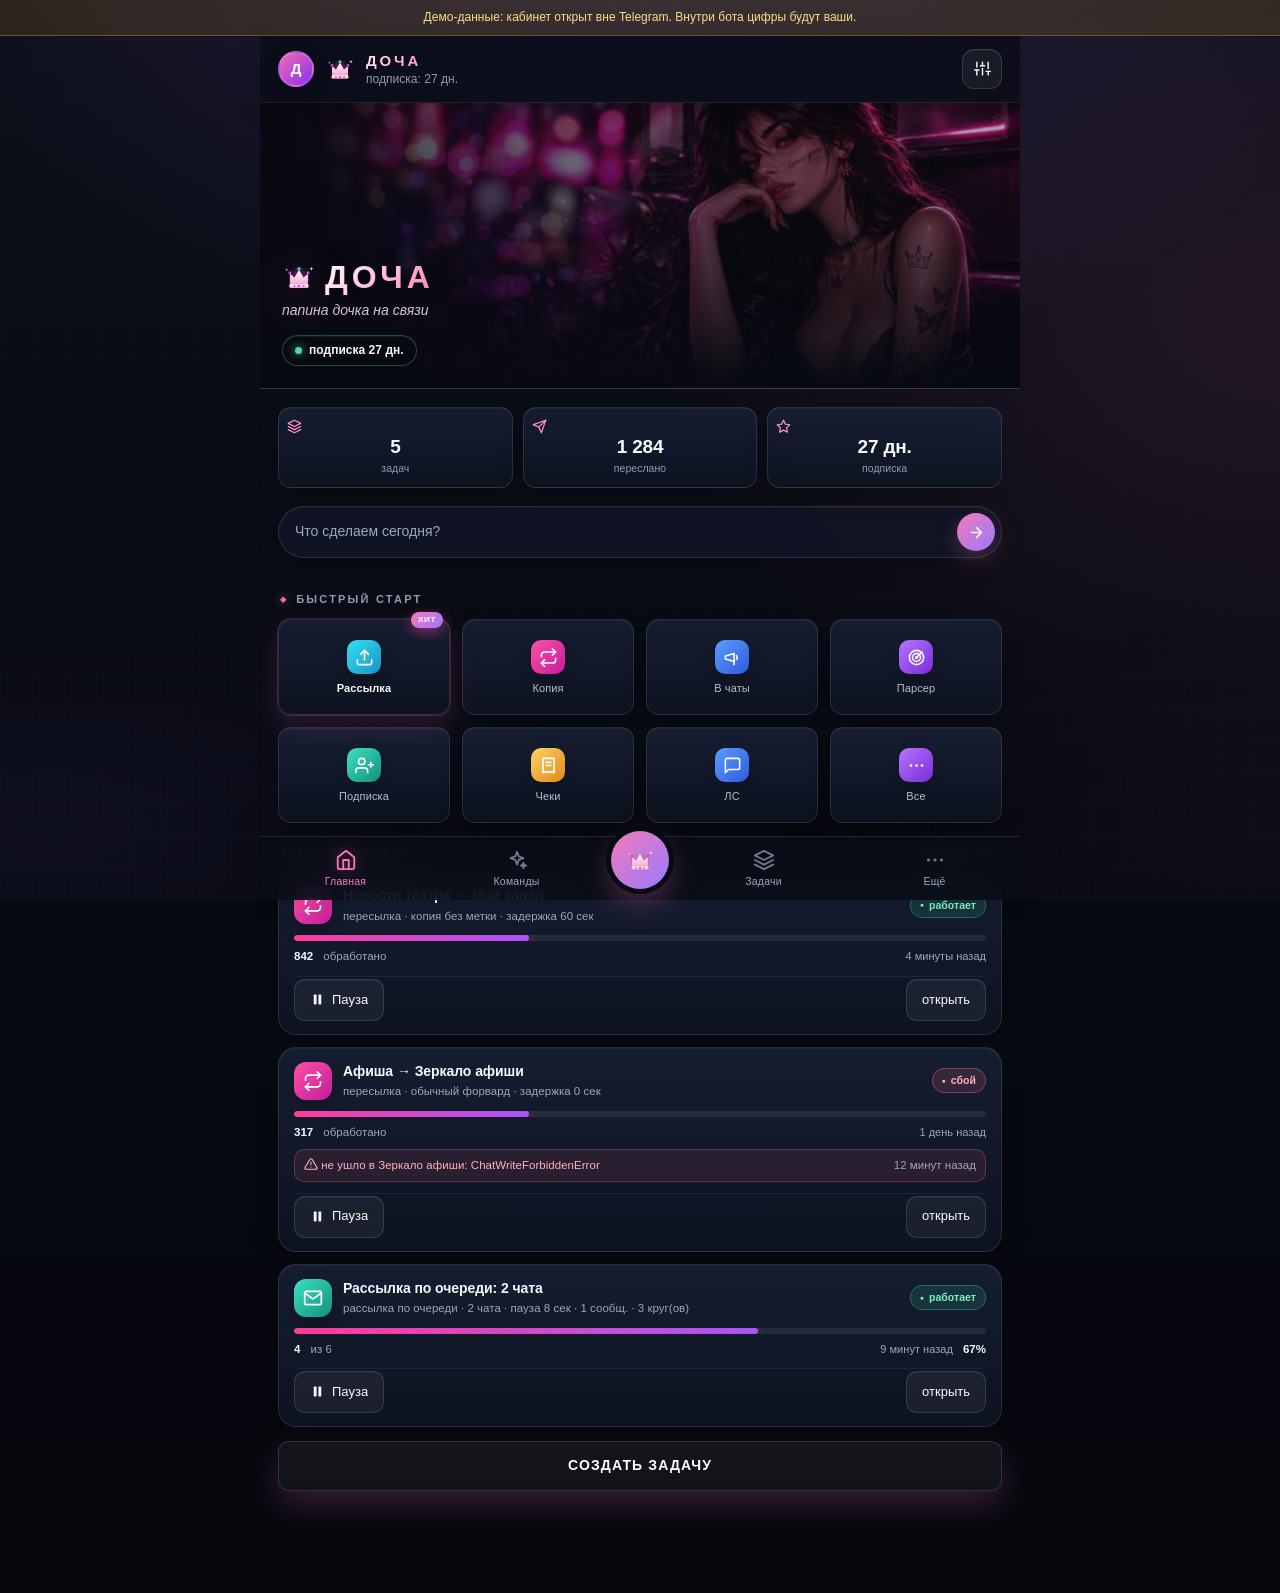
==== commit f0a21542: "feat(webapp): черновик задачи, Retry-After при rate-limit, валидация initData/JSON; fix(main): кулда" ====
--- a/webapp/index.html
+++ b/webapp/index.html
@@ -3,7 +3,9 @@
 <head>
   <meta charset="UTF-8">
   <meta name="viewport" content="width=device-width, initial-scale=1.0, viewport-fit=cover">
-  <meta name="theme-color" content="#0A0510">
+  <meta name="theme-color" content="#080A12">
+  <meta name="color-scheme" content="dark">
+  <meta name="description" content="ДОЧА — спокойный кабинет автоматизаций Telegram">
   <title>ДОЧА · Кабинет автоматизаций</title>
   <script src="https://telegram.org/js/telegram-web-app.js"></script>
   <link rel="stylesheet" href="styles.css">
@@ -207,6 +209,7 @@
                autocomplete="off" aria-label="Поиск чата">
       </div>
       <div class="chips" id="chatTags"></div>
+      <div class="folder-chips" id="chatFolders" hidden aria-label="Папки Telegram"></div>
       <div class="chats-hint">
         Нажмите на чаты, чтобы выбрать — снизу появится панель действий.
       </div>
@@ -339,7 +342,7 @@
          свои сообщения обеих задач лежат здесь, а не в настройках задачи. -->
     <section class="tab hidden" id="tab-library" aria-label="Библиотека сообщений">
       <div class="screen__title">Библиотека сообщений</div>
-      <div class="screen__sub">Тексты, которые шлют «Рассылка по очереди» и «Постинг по расписанию». Сохранили один раз — дальше выбираете мышкой в любой задаче.</div>
+      <div class="screen__sub">Тексты для рассылки и постинга. Добавляйте их здесь или просто напишите сообщение в задаче — кабинет сохранит его сюда автоматически.</div>
 
       <div class="card">
         <label class="field">
@@ -425,6 +428,13 @@
       </div>
       <div class="form">
         <div class="sheet__lead" id="taskSheetLead"></div>
+        <div class="task-draft" id="taskDraftBar" hidden>
+          <div class="task-draft__copy"><span class="task-draft__dot"></span><span id="taskDraftText">Найден черновик</span></div>
+          <div class="task-draft__actions">
+            <button class="btn btn--sm btn--primary" type="button" id="taskDraftRestore">Восстановить</button>
+            <button class="btn btn--sm btn--ghost" type="button" id="taskDraftDiscard">Удалить</button>
+          </div>
+        </div>
         <div id="taskFields"></div>
         <div class="hint" id="taskHint"></div>
         <!-- Лучшее время для постинга: пик активности ленты за 14 дней.
@@ -505,6 +515,7 @@
           <input type="text" id="pickerSearch" placeholder="Название или @username"
                  autocomplete="off" aria-label="Поиск чата">
         </div>
+        <div class="folder-chips" id="pickerFolders" hidden aria-label="Папки Telegram"></div>
         <div class="sheet__lead" id="pickerLead"></div>
         <!-- Отметить весь список сразу: постить и рассылать можно в любое число
              чатов, и на сотне чатов «выбрать все» — единственный разумный путь.
@@ -530,6 +541,13 @@
       <div class="sheet__head">
         <div class="sheet__title" id="loginTitle">Подключение аккаунта</div>
         <button class="icon-btn" data-close aria-label="Закрыть"><svg class="ic" aria-hidden="true"><use href="#i-x"/></svg></button>
+      </div>
+      <div class="login__hero" aria-hidden="true">
+        <div class="login__hero-icon"><svg class="ic"><use href="#i-shield"/></svg></div>
+        <div>
+          <div class="login__hero-title">Безопасное подключение</div>
+          <div class="login__hero-sub">номер <span>→</span> код <span>→</span> аккаунт</div>
+        </div>
       </div>
       <div class="form">
         <ol class="steps" id="loginSteps">
@@ -545,12 +563,60 @@
           <i class="field__note" id="loginNote"></i>
         </label>
         <button class="btn btn--primary btn--block" id="loginSubmit">Получить код</button>
+        <details class="creds" id="loginCreds">
+          <summary>Свои ключи API (необязательно)</summary>
+          <input id="loginApiId" inputmode="numeric" placeholder="API ID — цифры" autocomplete="off">
+          <input id="loginApiHash" placeholder="API Hash — 32 знака" autocomplete="off">
+          <i class="field__note">Берутся на my.telegram.org/apps. Поля пустые — вход ключами сервиса.</i>
+        </details>
         <div class="login__aside">
           <button class="btn" id="loginResend">Прислать ещё раз</button>
           <button class="btn" id="loginRestart">Другой номер</button>
+          <button class="btn" id="loginToQr">Войти по QR-коду</button>
           <button class="btn" id="loginInBot">Продолжить в боте</button>
         </div>
         <div class="error" id="loginError" role="alert"></div>
+      </div>
+    </div>
+  </div>
+
+  <div class="sheet" id="qrSheet" role="dialog" aria-modal="true" aria-label="Вход по QR-коду">
+    <div class="sheet__backdrop" data-close></div>
+    <div class="sheet__panel">
+      <div class="sheet__head">
+        <div class="sheet__title">Вход по QR-коду</div>
+        <button class="icon-btn" data-close aria-label="Закрыть"><svg class="ic" aria-hidden="true"><use href="#i-x"/></svg></button>
+      </div>
+      <div class="form">
+        <div class="sheet__lead">В приложении Telegram: Настройки → Устройства → Связать устройство — и наведите камеру на код. Номер набирать не нужно.</div>
+        <img id="qrImage" class="qr" alt="QR-код для входа в Telegram">
+        <div class="hint" id="qrHint"></div>
+        <details class="creds" id="qrCreds">
+          <summary>Свои ключи API (необязательно)</summary>
+          <input id="qrApiId" inputmode="numeric" placeholder="API ID — цифры" autocomplete="off">
+          <input id="qrApiHash" placeholder="API Hash — 32 знака" autocomplete="off">
+          <i class="field__note">Берутся на my.telegram.org/apps. Поля пустые — вход ключами сервиса.</i>
+        </details>
+        <div class="error" id="qrError" role="alert"></div>
+        <button class="btn btn--primary btn--block" id="qrRefresh" hidden>Обновить код</button>
+        <div class="login__aside">
+          <button class="btn" id="qrToPhone">Войти по номеру</button>
+        </div>
+      </div>
+    </div>
+  </div>
+
+  <div class="sheet sheet--over" id="confirmSheet" role="dialog" aria-modal="true" aria-labelledby="confirmTitle">
+    <div class="sheet__backdrop" data-confirm-close></div>
+    <div class="sheet__panel confirm__panel">
+      <div class="sheet__head">
+        <div class="sheet__title" id="confirmTitle">Подтвердите действие</div>
+        <button class="icon-btn" type="button" data-confirm-close aria-label="Закрыть"><svg class="ic" aria-hidden="true"><use href="#i-x"/></svg></button>
+      </div>
+      <div class="confirm__text" id="confirmText"></div>
+      <div class="confirm__actions">
+        <button class="btn" type="button" id="confirmCancel">Отмена</button>
+        <button class="btn btn--danger" type="button" id="confirmOk">Удалить</button>
       </div>
     </div>
   </div>
--- a/webapp/styles.css
+++ b/webapp/styles.css
@@ -567,6 +567,29 @@
 .tile:active { transform: scale(0.96); border-color: var(--line-hi); }
 .tile__ico { width: 34px; height: 34px; display: grid; place-items: center; border-radius: 10px; font-size: 17px; }
 .tile__name { font-size: 11px; letter-spacing: 0.01em; color: var(--muted); text-align: center; }
+
+/* Хитовая команда: светится неоном и носит плашку «ХИТ» на верхней кромке.
+   Класс общий для плитки на главной и ячейки в сетке «Что создаём». */
+.tile--hit {
+  position: relative;
+  border-color: rgba(255, 61, 154, 0.6);
+  box-shadow: 0 0 20px rgba(255, 61, 154, 0.32),
+    inset 0 0 14px rgba(255, 61, 154, 0.07);
+}
+.tile--hit .tile__name, .tile--hit .create-cell__name { color: var(--text); font-weight: 700; }
+.tile__hit {
+  position: absolute;
+  top: -8px;
+  right: 6px;
+  padding: 2px 7px;
+  border-radius: 99px;
+  background: var(--accent-grad);
+  color: #fff;
+  font-size: 8px;
+  font-weight: 800;
+  letter-spacing: 0.08em;
+  box-shadow: 0 4px 12px rgba(255, 61, 154, 0.5);
+}
 
 /* Выбор «Что создаём»: сетка команд 3 в ряд, иконка + короткое имя */
 .create-grid {
@@ -1412,7 +1435,7 @@
 
 .field { display: grid; grid-template-columns: minmax(0, 1fr); gap: 6px; font-size: 12px; color: var(--muted); }
 
-.field input, .field textarea, .field select {
+.field input, .field textarea, .field select, .creds input {
   width: 100%;
   padding: 12px 13px;
   font-size: 14.5px;
@@ -1424,7 +1447,7 @@
   transition: border-color 0.16s ease;
 }
 
-.field input:focus, .field textarea:focus { border-color: var(--accent); }
+.field input:focus, .field textarea:focus, .creds input:focus { border-color: var(--accent); }
 .field textarea { min-height: 96px; resize: vertical; line-height: 1.45; }
 /* Запертое поле должно выглядеть запертым. В форме настройки задачи так стоит
    аккаунт: сменить его нельзя (другой аккаунт — другие чаты и другая задача), и
@@ -1951,3 +1974,728 @@
   .header__title { font-size: 16px; }
   .hero__name { font-size: 22px; }
 }
+
+/* QR-вход: белое поле — тихая зона, без неё камера код не возьмёт. */
+.qr {
+  display: block;
+  width: 220px;
+  height: 220px;
+  margin: 4px auto;
+  padding: 10px;
+  background: #fff;
+  border-radius: 14px;
+}
+/* Свои ключи — складной блок: большинству не нужен, глаза не мозолит. */
+.creds { margin: 2px 0; }
+.creds summary {
+  cursor: pointer;
+  font-size: 13px;
+  color: var(--muted);
+}
+.creds input { margin-top: 8px; }
+/* В шторке входа теперь четыре боковые кнопки — в ряд не влезут. */
+.login__aside { flex-wrap: wrap; }
+.login__aside .btn { flex: 1 1 40%; }
+
+/* Telegram folders: fetched from the account, never hand-maintained in the app. */
+.folder-chips {
+  display: flex;
+  gap: 8px;
+  overflow-x: auto;
+  padding: 2px 0 10px;
+  scrollbar-width: none;
+}
+.folder-chips::-webkit-scrollbar { display: none; }
+.folder-chip {
+  flex: 0 0 auto;
+  display: inline-flex;
+  align-items: center;
+  gap: 6px;
+  border: 1px solid var(--line, #e5e7eb);
+  border-radius: 999px;
+  padding: 8px 11px;
+  background: var(--surface, #fff);
+  color: var(--muted, #6b7280);
+  font: inherit;
+  font-size: 12px;
+  cursor: pointer;
+  transition: .16s ease;
+}
+.folder-chip span { color: var(--accent, #6d5dfc); font-size: 14px; }
+.folder-chip b { color: var(--text, #111827); font-size: 11px; font-weight: 700; }
+.folder-chip.is-active,
+.folder-chip.is-picked {
+  color: var(--text, #111827);
+  border-color: color-mix(in srgb, var(--accent, #6d5dfc) 55%, white);
+  background: color-mix(in srgb, var(--accent, #6d5dfc) 10%, white);
+}
+.folder-chip.is-picked::after { content: '✓'; color: var(--accent, #6d5dfc); font-weight: 800; }
+
+
+.preflight {
+  display: flex; align-items: center; gap: 7px; margin-top: 7px;
+  color: var(--muted, #6b7280); font-size: 11px; line-height: 1.35;
+}
+.preflight.is-warning { color: #9a6400; }
+.preflight__dot { width: 6px; height: 6px; flex: 0 0 6px; border-radius: 50%; background: #39a96b; }
+.preflight.is-warning .preflight__dot { background: #d99520; }
+
+/* ═══════════════════════════════════════════════════════════════════════
+   VISUAL POLISH · DОЧА 2.0
+   Спокойнее, чище и дороже: единый ритм, более матовые поверхности,
+   аккуратные состояния наведения и нормальная desktop-композиция.
+   Всё ниже — слой оформления поверх функциональных правил выше.
+   ═══════════════════════════════════════════════════════════════════════ */
+
+:root {
+  --bg: #080a12;
+  --bg-soft: #0e1220;
+  --card: #121726;
+  --card-hi: #182036;
+  --glass: rgba(255, 255, 255, 0.055);
+  --text: #f7f8fc;
+  --muted: #9ca7bd;
+  --line: rgba(197, 210, 241, 0.13);
+  --line-hi: rgba(239, 112, 177, 0.46);
+  --accent: #f06cad;
+  --accent-2: #9a78ff;
+  --accent-soft: rgba(240, 108, 173, 0.13);
+  --accent-grad: linear-gradient(135deg, #f47bb8 0%, #9a78ff 100%);
+  --violet: #9a78ff;
+  --blue: #6c9cff;
+  --cyan: #55d8ef;
+  --teal: #49d8bf;
+  --green: #4ed7a1;
+  --orange: #f5bd62;
+  --red: #ff718a;
+  --radius: 18px;
+  --radius-sm: 13px;
+  --radius-lg: 26px;
+  --glow: 0 12px 32px rgba(240, 108, 173, 0.22);
+  --glow-soft: 0 10px 28px rgba(0, 0, 0, 0.28);
+}
+
+html { background: var(--bg); }
+
+body {
+  background:
+    radial-gradient(90% 48% at 50% -8%, rgba(154, 120, 255, 0.17), transparent 68%),
+    radial-gradient(68% 42% at 100% 20%, rgba(240, 108, 173, 0.10), transparent 72%),
+    linear-gradient(180deg, #0c0e19 0%, #080a12 58%, #06070d 100%);
+  letter-spacing: 0.002em;
+}
+
+body::before {
+  background:
+    linear-gradient(rgba(255, 255, 255, 0.018) 1px, transparent 1px),
+    linear-gradient(90deg, rgba(255, 255, 255, 0.014) 1px, transparent 1px),
+    radial-gradient(65% 35% at 4% 92%, rgba(154, 120, 255, 0.10), transparent 72%),
+    radial-gradient(58% 34% at 100% 92%, rgba(240, 108, 173, 0.08), transparent 72%);
+  background-size: 32px 32px, 32px 32px, auto, auto;
+  opacity: 0.52;
+}
+
+/* На широком экране кабинет не растягивается в пустоту, а остаётся аккуратной
+   рабочей колонкой. На телефоне эти ограничения не меняют поведение. */
+.header,
+.content {
+  width: 100%;
+  max-width: 760px;
+  margin-left: auto;
+  margin-right: auto;
+}
+
+.header {
+  padding: 13px 18px;
+  background: rgba(10, 12, 22, 0.78);
+  border-bottom-color: rgba(197, 210, 241, 0.10);
+  box-shadow: 0 8px 24px rgba(0, 0, 0, 0.16);
+}
+
+.header__left { gap: 11px; }
+.header__title { letter-spacing: 0.19em; }
+.header__sub { color: #8f9ab2; }
+.header .avatar {
+  width: 36px;
+  height: 36px;
+  border: 2px solid rgba(255, 255, 255, 0.14);
+  box-shadow: 0 5px 16px rgba(0, 0, 0, 0.28);
+}
+
+.icon-btn {
+  width: 40px;
+  height: 40px;
+  border-color: rgba(197, 210, 241, 0.16);
+  background: rgba(255, 255, 255, 0.055);
+  box-shadow: inset 0 1px 0 rgba(255, 255, 255, 0.06);
+}
+.icon-btn:hover { border-color: var(--line-hi); background: rgba(240, 108, 173, 0.12); }
+
+.content { padding-left: 18px; padding-right: 18px; }
+.content--float { padding-left: 18px; padding-right: 18px; }
+
+.screen__title { font-size: 28px; letter-spacing: -0.025em; }
+.screen__sub { max-width: 620px; color: #96a1b8; line-height: 1.52; }
+.section-label { margin-top: 24px; color: #8f9bb4; letter-spacing: 0.20em; }
+.section-label::before { color: var(--accent); text-shadow: 0 0 10px rgba(240, 108, 173, 0.65); }
+
+/* Герой стал заголовком раздела, а не отдельным рекламным экраном. */
+.hero {
+  --hero-h: 286px;
+  margin: -14px -18px 18px;
+  padding: 24px 22px 22px;
+  background:
+    radial-gradient(72% 75% at 76% 22%, rgba(240, 108, 173, 0.26), transparent 70%),
+    linear-gradient(165deg, #24213b 0%, #151525 56%, #0b0d17 100%);
+  border-bottom: 1px solid rgba(255, 255, 255, 0.08);
+}
+.hero__art { opacity: 0.80; filter: saturate(0.88) contrast(1.03); }
+.hero::after {
+  background:
+    linear-gradient(90deg, rgba(8, 10, 18, 0.76) 0%, rgba(8, 10, 18, 0.18) 64%, rgba(8, 10, 18, 0.08) 100%),
+    linear-gradient(180deg, rgba(8, 10, 18, 0.04) 0%, rgba(8, 10, 18, 0.68) 70%, #080a12 100%);
+}
+.hero__mark svg { filter: drop-shadow(0 8px 22px rgba(240, 108, 173, 0.34)); }
+.hero__name { font-size: 32px; letter-spacing: 0.12em; }
+.hero__tag { color: #d7c3d7; text-shadow: none; }
+.hero__online {
+  margin-top: 14px;
+  border-color: rgba(78, 215, 161, 0.32);
+  background: rgba(7, 12, 16, 0.48);
+  box-shadow: inset 0 1px 0 rgba(255, 255, 255, 0.07);
+}
+
+.stats { gap: 10px; margin-bottom: 18px; }
+.stat {
+  min-height: 66px;
+  display: flex;
+  flex-direction: column;
+  justify-content: center;
+  padding: 11px 8px;
+  border-color: rgba(197, 210, 241, 0.14);
+  background: linear-gradient(180deg, rgba(24, 32, 54, 0.86), rgba(15, 20, 34, 0.86));
+  box-shadow: 0 8px 22px rgba(0, 0, 0, 0.18), inset 0 1px 0 rgba(255, 255, 255, 0.045);
+}
+.stat__value { font-size: 19px; }
+.stat__label { color: #8f9bb3; }
+
+.prompt,
+.search {
+  min-height: 50px;
+  border-color: rgba(197, 210, 241, 0.15);
+  background: rgba(17, 22, 38, 0.86);
+  box-shadow: 0 8px 24px rgba(0, 0, 0, 0.18), inset 0 1px 0 rgba(255, 255, 255, 0.045);
+}
+.prompt:focus-within,
+.search:focus-within {
+  border-color: rgba(240, 108, 173, 0.62);
+  box-shadow: 0 0 0 4px rgba(240, 108, 173, 0.10), 0 10px 24px rgba(0, 0, 0, 0.20);
+}
+.prompt__go { box-shadow: 0 8px 22px rgba(240, 108, 173, 0.26); }
+
+.tile,
+.card,
+.card--cmd,
+.task,
+.chat,
+.lib,
+.account,
+.setting,
+.template,
+.wizard,
+.chart,
+.empty,
+.state {
+  border-color: rgba(197, 210, 241, 0.13);
+  background: linear-gradient(180deg, rgba(24, 32, 54, 0.88), rgba(15, 20, 34, 0.88));
+  box-shadow: 0 8px 24px rgba(0, 0, 0, 0.20), inset 0 1px 0 rgba(255, 255, 255, 0.045);
+}
+
+.tile:hover,
+.card--cmd:hover,
+.template:hover,
+.setting:hover,
+.chat:hover,
+.account:hover,
+.lib:hover {
+  border-color: rgba(240, 108, 173, 0.42);
+  background: linear-gradient(180deg, rgba(31, 40, 67, 0.92), rgba(17, 23, 40, 0.92));
+  transform: translateY(-1px);
+}
+
+.tile:active,
+.card--cmd:active,
+.template:active,
+.setting:active,
+.chat:active,
+.account:active,
+.lib:active { transform: translateY(0) scale(0.985); }
+
+.tile { min-height: 96px; padding: 14px 5px 12px; }
+.tile__ico { box-shadow: 0 7px 16px rgba(0, 0, 0, 0.18); }
+.tile__name { color: #b7c0d2; }
+.tile--hit { box-shadow: 0 0 0 1px rgba(240, 108, 173, 0.18), 0 10px 28px rgba(240, 108, 173, 0.16); }
+
+.chips { gap: 7px; margin-top: 14px; }
+.chip {
+  padding: 8px 14px;
+  border-color: rgba(197, 210, 241, 0.14);
+  background: rgba(18, 23, 39, 0.82);
+}
+.chip:hover { border-color: rgba(240, 108, 173, 0.42); color: var(--text); }
+.chip.is-active { box-shadow: 0 7px 18px rgba(240, 108, 173, 0.22); }
+
+.segmented {
+  gap: 5px;
+  border-color: rgba(197, 210, 241, 0.14);
+  background: rgba(13, 17, 29, 0.86);
+}
+.seg.is-active { box-shadow: 0 6px 18px rgba(240, 108, 173, 0.22); }
+
+/* Кнопки воспринимаются как один язык: высота, радиус и hover одинаковы. */
+.btn {
+  min-height: 42px;
+  padding: 10px 15px;
+  border-color: rgba(197, 210, 241, 0.15);
+  background: rgba(255, 255, 255, 0.055);
+  box-shadow: inset 0 1px 0 rgba(255, 255, 255, 0.045);
+  transition: transform 0.16s ease, border-color 0.16s ease, background 0.16s ease, box-shadow 0.16s ease;
+}
+.btn:hover { border-color: rgba(240, 108, 173, 0.50); background: rgba(240, 108, 173, 0.10); }
+.btn--primary:hover { border-color: transparent; background: linear-gradient(135deg, #fb86c0 0%, #aa8aff 100%); box-shadow: 0 10px 26px rgba(240, 108, 173, 0.30); }
+.btn--danger:hover { background: rgba(255, 113, 138, 0.16); }
+.btn--block { min-height: 46px; }
+.btn--big { min-height: 50px; letter-spacing: 0.08em; }
+
+.cta {
+  box-shadow: 0 14px 32px rgba(240, 108, 173, 0.20);
+}
+
+.task { padding: 14px 15px 13px; }
+.task__ico { box-shadow: 0 7px 17px rgba(0, 0, 0, 0.18); }
+.task__title, .cmd__title, .card__title { letter-spacing: -0.005em; }
+.task__actions { padding-top: 2px; border-top: 1px solid rgba(197, 210, 241, 0.08); }
+
+.chat { padding: 12px 13px; }
+.chat.is-selected { border-color: rgba(240, 108, 173, 0.66); background: linear-gradient(90deg, rgba(240, 108, 173, 0.13), rgba(154, 120, 255, 0.08)); box-shadow: inset 0 0 0 1px rgba(240, 108, 173, 0.12); }
+.chat__check { border-color: rgba(197, 210, 241, 0.34); }
+
+.folder-chips { padding-top: 4px; padding-bottom: 12px; }
+.folder-chip {
+  padding: 8px 12px;
+  border-color: rgba(197, 210, 241, 0.15);
+  background: rgba(18, 23, 39, 0.82);
+  color: #9ca7bd;
+  box-shadow: 0 5px 14px rgba(0, 0, 0, 0.14);
+}
+.folder-chip span { color: #f08cbd; }
+.folder-chip b { color: #dbe1ee; }
+.folder-chip:hover { border-color: rgba(240, 108, 173, 0.45); color: var(--text); }
+.folder-chip.is-active,
+.folder-chip.is-picked {
+  color: #fff;
+  border-color: rgba(240, 108, 173, 0.62);
+  background: linear-gradient(135deg, rgba(240, 108, 173, 0.18), rgba(154, 120, 255, 0.14));
+  box-shadow: 0 7px 18px rgba(240, 108, 173, 0.14);
+}
+.folder-chip.is-picked::after { color: #ffc4df; }
+
+.chat-bar {
+  max-width: 740px;
+  margin: 0 auto;
+  border-color: rgba(240, 108, 173, 0.42);
+  background: rgba(16, 20, 34, 0.94);
+  box-shadow: 0 18px 46px rgba(0, 0, 0, 0.46), 0 0 0 1px rgba(154, 120, 255, 0.08);
+}
+
+.fab { box-shadow: 0 12px 28px rgba(240, 108, 173, 0.30); }
+
+/* Поля стали похожи на настоящую форму, а не на голые строки текста. */
+.field input,
+.field textarea,
+.field select,
+.creds input,
+.sched__at,
+.sched__text,
+.promo__input {
+  border-color: rgba(197, 210, 241, 0.16);
+  background: rgba(8, 11, 20, 0.42);
+  box-shadow: inset 0 1px 0 rgba(255, 255, 255, 0.035);
+}
+.field input:hover,
+.field textarea:hover,
+.field select:hover,
+.creds input:hover { border-color: rgba(240, 108, 173, 0.34); }
+.field input:focus,
+.field textarea:focus,
+.field select:focus,
+.creds input:focus { border-color: rgba(240, 108, 173, 0.75); box-shadow: 0 0 0 4px rgba(240, 108, 173, 0.09); }
+.field__note { color: #8995ad; }
+.field--check { padding: 10px 12px; border: 1px solid rgba(197, 210, 241, 0.12); border-radius: var(--radius-sm); background: rgba(255, 255, 255, 0.035); }
+.field--check .field__note { padding-left: 30px; }
+.btn--pick { background: rgba(240, 108, 173, 0.10); }
+
+.sheet__backdrop { background: rgba(3, 5, 11, 0.78); backdrop-filter: blur(8px); }
+.sheet__panel {
+  max-width: 760px;
+  margin: 0 auto;
+  padding: 18px 18px calc(24px + env(safe-area-inset-bottom));
+  border-top-color: rgba(240, 108, 173, 0.40);
+  background: linear-gradient(180deg, #171d31 0%, #0d111d 100%);
+  box-shadow: 0 -20px 60px rgba(0, 0, 0, 0.58);
+}
+.sheet__panel::before {
+  content: "";
+  display: block;
+  width: 42px;
+  height: 4px;
+  margin: -4px auto 16px;
+  border-radius: 99px;
+  background: rgba(255, 255, 255, 0.20);
+}
+.sheet__title { font-size: 18px; letter-spacing: -0.01em; }
+.sheet__lead { color: #9ca7bd; line-height: 1.5; }
+
+.steps__item { color: #7f8ba3; }
+.steps__item.is-current { color: var(--text); }
+.steps__item.is-current::before { box-shadow: 0 0 0 4px rgba(240, 108, 173, 0.10), 0 0 18px rgba(240, 108, 173, 0.30); }
+
+.mode {
+  border-color: rgba(197, 210, 241, 0.14);
+  background: rgba(255, 255, 255, 0.045);
+}
+.mode:hover { border-color: rgba(240, 108, 173, 0.45); }
+.mode.is-active { border-color: rgba(240, 108, 173, 0.62); box-shadow: 0 10px 28px rgba(240, 108, 173, 0.16); }
+
+.picks .pick { background: linear-gradient(135deg, rgba(240, 108, 173, 0.16), rgba(154, 120, 255, 0.12)); }
+.preflight { color: #96a1b8; }
+.preflight.is-warning { color: #f2c16b; }
+.preflight__dot { background: var(--green); box-shadow: 0 0 8px rgba(78, 215, 161, 0.55); }
+.preflight.is-warning .preflight__dot { background: var(--orange); }
+
+.nav {
+  max-width: 760px;
+  left: 50%;
+  right: auto;
+  width: 100%;
+  transform: translateX(-50%);
+  background: rgba(10, 13, 23, 0.88);
+  border-top-color: rgba(197, 210, 241, 0.12);
+  box-shadow: 0 -12px 34px rgba(0, 0, 0, 0.24);
+}
+.nav__item:hover { color: #e7b2d0; }
+.nav__item.is-active { color: #f47bb8; }
+.nav__crown button { box-shadow: 0 0 0 5px rgba(8, 10, 18, 0.96), 0 12px 30px rgba(240, 108, 173, 0.34); }
+
+.toast {
+  border-color: rgba(240, 108, 173, 0.46);
+  background: rgba(20, 26, 43, 0.96);
+  box-shadow: 0 14px 34px rgba(0, 0, 0, 0.42);
+}
+
+.empty,
+.state { padding: 36px 22px; }
+.empty__ico { box-shadow: 0 10px 28px rgba(240, 108, 173, 0.18); }
+
+/* Больше воздуха на планшете и десктопе, но без потери плотности на телефоне. */
+@media (min-width: 700px) {
+  .content { padding-top: 22px; padding-bottom: calc(var(--nav-h) + 38px); }
+  .content--float { padding-bottom: calc(var(--nav-h) + 38px + var(--float-h, 0px)); }
+  .hero { margin-top: -22px; }
+  .tiles { gap: 12px; }
+  .cards, .list { gap: 12px; }
+  .sheet__panel { left: 50%; right: auto; width: min(760px, 100%); transform: translateX(-50%); border-left: 1px solid rgba(197, 210, 241, 0.08); border-right: 1px solid rgba(197, 210, 241, 0.08); }
+}
+
+@media (max-width: 520px) {
+  .content { padding-left: 14px; padding-right: 14px; }
+  .content--float { padding-left: 14px; padding-right: 14px; }
+  .hero { margin-left: -14px; margin-right: -14px; padding-left: 18px; padding-right: 18px; }
+  .header { padding-left: 14px; padding-right: 14px; }
+  .sheet__panel { padding-left: 14px; padding-right: 14px; }
+}
+
+@media (prefers-reduced-motion: reduce) {
+  .tile:hover, .card--cmd:hover, .template:hover, .setting:hover, .chat:hover, .account:hover, .lib:hover { transform: none; }
+}
+
+@media (min-width: 700px) {
+  /* У шторки есть своя анимация подъёма, поэтому центрирование задаём и в
+     keyframes, иначе transform анимации временно сбрасывает translateX. */
+  .sheet__panel { animation-name: sheetUpDesktop; }
+}
+
+@keyframes sheetUpDesktop {
+  from { transform: translateX(-50%) translateY(14%); opacity: 0.4; }
+  to { transform: translateX(-50%) translateY(0); opacity: 1; }
+}
+
+/* ═════════════════════════ Подключение аккаунта ═════════════════════════ */
+
+/* На первом шаге мастера это уже не «ссылка в профиль», а явная кнопка
+   запуска входа: справа сразу виден следующий шаг. */
+.wizard__step[data-auth-start] {
+  border-color: rgba(240, 108, 173, 0.56);
+  background:
+    linear-gradient(90deg, rgba(240, 108, 173, 0.13), rgba(154, 120, 255, 0.09)),
+    rgba(255, 255, 255, 0.035);
+  box-shadow: 0 10px 26px rgba(240, 108, 173, 0.11), inset 0 1px 0 rgba(255, 255, 255, 0.06);
+}
+.wizard__step[data-auth-start]::after {
+  content: 'Открыть вход  →';
+  flex: none;
+  margin-left: auto;
+  padding: 7px 9px;
+  border-radius: 999px;
+  color: #ffd0e6;
+  background: rgba(240, 108, 173, 0.14);
+  border: 1px solid rgba(240, 108, 173, 0.24);
+  font-size: 10.5px;
+  font-weight: 650;
+  white-space: nowrap;
+}
+.wizard__step[data-auth-start]:hover {
+  border-color: rgba(240, 108, 173, 0.82);
+  transform: translateY(-1px);
+}
+
+.login__hero {
+  display: flex;
+  align-items: center;
+  gap: 12px;
+  margin: -2px 0 16px;
+  padding: 12px 13px;
+  border-radius: 16px;
+  border: 1px solid rgba(197, 210, 241, 0.12);
+  background: linear-gradient(100deg, rgba(240, 108, 173, 0.10), rgba(154, 120, 255, 0.08));
+  box-shadow: inset 0 1px 0 rgba(255, 255, 255, 0.05);
+}
+.login__hero-icon {
+  flex: none;
+  width: 42px;
+  height: 42px;
+  display: grid;
+  place-items: center;
+  border-radius: 13px;
+  color: #ffe5f2;
+  background: var(--accent-grad);
+  box-shadow: 0 8px 20px rgba(240, 108, 173, 0.24);
+}
+.login__hero-icon .ic { width: 21px; height: 21px; }
+.login__hero-title { font-size: 14px; font-weight: 700; color: var(--text); }
+.login__hero-sub { margin-top: 3px; font-size: 11.5px; color: #aeb8cb; }
+.login__hero-sub span { margin: 0 4px; color: #f39bc4; }
+
+#loginSheet .form { gap: 14px; }
+#loginSheet .sheet__lead { margin: -2px 0 0; line-height: 1.52; }
+#loginSheet .field > span {
+  color: #c6cede;
+  font-size: 12px;
+  font-weight: 650;
+  letter-spacing: 0.02em;
+}
+#loginSheet #loginInput {
+  min-height: 56px;
+  font-size: 18px;
+  letter-spacing: 0.025em;
+  background: rgba(7, 10, 18, 0.54);
+}
+#loginSheet[data-login-stage="phone"] #loginInput { font-variant-numeric: tabular-nums; }
+#loginSheet[data-login-stage="code"] #loginInput {
+  text-align: center;
+  font-size: 24px;
+  font-weight: 750;
+  letter-spacing: 0.34em;
+  padding-left: 0.34em;
+  font-variant-numeric: tabular-nums;
+}
+#loginSheet[data-login-stage="password"] #loginInput { letter-spacing: 0.08em; }
+#loginSheet #loginNote {
+  display: block;
+  margin-top: 2px;
+  padding: 9px 10px;
+  border-radius: 11px;
+  color: #aeb8cb;
+  background: rgba(255, 255, 255, 0.035);
+  border: 1px solid rgba(197, 210, 241, 0.10);
+  line-height: 1.42;
+}
+#loginSheet #loginError:not(:empty) {
+  min-height: auto;
+  padding: 10px 11px;
+  border-radius: 11px;
+  color: #ffbdc8;
+  background: rgba(255, 113, 138, 0.10);
+  border: 1px solid rgba(255, 113, 138, 0.28);
+}
+#loginSheet #loginSubmit {
+  min-height: 52px;
+  font-size: 14.5px;
+  box-shadow: 0 12px 28px rgba(240, 108, 173, 0.24);
+}
+#loginSheet .login__aside { margin-top: 1px; }
+#loginSheet .login__aside .btn { min-height: 38px; padding: 8px 10px; font-size: 11.5px; }
+#loginSheet .creds {
+  padding: 10px 11px;
+  border-radius: 12px;
+  border: 1px solid rgba(197, 210, 241, 0.10);
+  background: rgba(255, 255, 255, 0.025);
+}
+#loginSheet .creds summary { color: #aeb8cb; }
+
+@media (max-width: 460px) {
+  .wizard__step[data-auth-start]::after { padding: 6px 7px; font-size: 9.5px; }
+  .wizard__step[data-auth-start] { gap: 8px; }
+  .login__hero { padding: 11px; }
+  #loginSheet .login__aside .btn { flex-basis: 46%; }
+}
+
+/* ═════════════════════ Библиотека сообщений · polish ═════════════════════ */
+#tab-library > .screen__sub { max-width: 650px; }
+#tab-library > .card {
+  padding: 16px;
+  border-color: rgba(240, 108, 173, 0.22);
+  background:
+    radial-gradient(90% 90% at 100% 0%, rgba(154, 120, 255, 0.10), transparent 60%),
+    linear-gradient(180deg, rgba(24, 32, 54, 0.92), rgba(15, 20, 34, 0.92));
+}
+#tab-library #libraryText {
+  min-height: 132px;
+  padding: 14px;
+  font-size: 15px;
+  line-height: 1.55;
+}
+#tab-library #libraryAdd { margin-top: 2px; }
+#tab-library #libraryList { gap: 10px; }
+#tab-library .lib {
+  min-width: 0;
+  padding: 14px;
+  align-items: center;
+}
+#tab-library .lib__body { min-width: 0; }
+#tab-library .lib__title { font-size: 14px; line-height: 1.35; white-space: normal; }
+#tab-library .lib__text { margin-top: 5px; color: #aab5c9; }
+#tab-library .lib__acts { gap: 6px; }
+#tab-library .lib__del {
+  width: 38px;
+  height: 38px;
+  display: grid;
+  place-items: center;
+  padding: 0;
+  border: 1px solid rgba(197, 210, 241, 0.15);
+  border-radius: 11px;
+  color: #aab5c9;
+  opacity: 1;
+  background: rgba(255, 255, 255, 0.045);
+}
+#tab-library .lib__del:hover { color: var(--text); border-color: rgba(240, 108, 173, 0.48); background: rgba(240, 108, 173, 0.12); }
+#tab-library .lib__del[data-action="delete-library"] { color: #ff9aaa; border-color: rgba(255, 113, 138, 0.22); }
+#tab-library .lib__del[data-action="delete-library"]:hover { color: #ffd2d9; border-color: rgba(255, 113, 138, 0.60); background: rgba(255, 113, 138, 0.14); }
+#tab-library .lib__use { color: #e9a9cd; }
+#tab-library .lib__cancel { margin-top: 9px; }
+#tab-library .empty { padding-top: 42px; padding-bottom: 42px; }
+
+@media (max-width: 390px) {
+  #tab-library .lib { align-items: flex-start; }
+  #tab-library .lib__acts { flex-direction: column; }
+  #tab-library .lib__del { width: 36px; height: 36px; }
+}
+
+/* Подтверждение удаления/отключения — собственная компактная шторка. */
+#confirmSheet { z-index: 95; }
+#confirmSheet .confirm__panel {
+  max-width: 520px;
+  border-top-color: rgba(255, 113, 138, 0.42);
+  background: linear-gradient(180deg, #1b2034 0%, #0f131f 100%);
+}
+.confirm__text {
+  margin: 2px 0 18px;
+  color: #b8c2d4;
+  font-size: 13.5px;
+  line-height: 1.55;
+  white-space: pre-wrap;
+}
+.confirm__actions { display: grid; grid-template-columns: minmax(0, 1fr) minmax(0, 1fr); gap: 9px; }
+.confirm__actions .btn { min-height: 46px; }
+.confirm__actions .btn--danger { color: #ffd0d7; border-color: rgba(255, 113, 138, 0.42); background: rgba(255, 113, 138, 0.14); }
+.confirm__actions .btn--danger:hover { color: #fff; border-color: rgba(255, 113, 138, 0.74); background: rgba(255, 113, 138, 0.24); }
+
+/* Персональные функции выглядят как отдельные переключатели, а не как набор
+   браузерных галочек. Это особенно важно для «без ограничений»: пользователь
+   видит, что сам управляет режимом, а не получает его скрытым значением. */
+#taskFields .field--check {
+  position: relative;
+  min-height: 54px;
+  padding: 11px 12px;
+  border-color: rgba(197, 210, 241, 0.13);
+  background: linear-gradient(100deg, rgba(255, 255, 255, 0.045), rgba(154, 120, 255, 0.035));
+}
+#taskFields .field--check:hover { border-color: rgba(240, 108, 173, 0.42); }
+#taskFields .field--check input {
+  appearance: none;
+  position: relative;
+  width: 42px;
+  height: 24px;
+  margin: 0;
+  flex: none;
+  border: 1px solid rgba(197, 210, 241, 0.28);
+  border-radius: 999px;
+  background: rgba(7, 10, 18, 0.60);
+  box-shadow: inset 0 2px 5px rgba(0, 0, 0, 0.22);
+  transition: background 0.18s ease, border-color 0.18s ease;
+}
+#taskFields .field--check input::after {
+  content: "";
+  position: absolute;
+  top: 3px;
+  left: 3px;
+  width: 16px;
+  height: 16px;
+  border-radius: 50%;
+  background: #aab5c9;
+  box-shadow: 0 2px 5px rgba(0, 0, 0, 0.28);
+  transition: transform 0.18s ease, background 0.18s ease;
+}
+#taskFields .field--check input:checked {
+  border-color: transparent;
+  background: var(--accent-grad);
+  box-shadow: 0 5px 14px rgba(240, 108, 173, 0.22);
+}
+#taskFields .field--check input:checked::after {
+  transform: translateX(18px);
+  background: #fff;
+}
+#taskFields .field--check input:focus-visible { outline: 2px solid #f5a0c8; outline-offset: 3px; }
+#taskFields .field--check input:disabled { opacity: 0.45; }
+#taskFields .field--check:has(#task_repeat_forever) {
+  border-color: rgba(240, 108, 173, 0.34);
+  background: linear-gradient(100deg, rgba(240, 108, 173, 0.11), rgba(154, 120, 255, 0.07));
+}
+#taskFields .field--check:has(#task_repeat_forever) .field__note { color: #c3cada; }
+#taskFields #task_repeats:disabled {
+  opacity: 0.55;
+  border-style: dashed;
+  cursor: not-allowed;
+}
+
+/* Черновик формы: не теряем длинный текст, но и не навязываем восстановление. */
+.task-draft {
+  display: flex;
+  align-items: center;
+  justify-content: space-between;
+  gap: 10px;
+  margin: -2px 0 2px;
+  padding: 10px 11px;
+  border-radius: 13px;
+  border: 1px solid rgba(240, 108, 173, 0.32);
+  background: linear-gradient(100deg, rgba(240, 108, 173, 0.11), rgba(154, 120, 255, 0.08));
+}
+.task-draft__copy { display: flex; align-items: center; gap: 8px; min-width: 0; color: #c9d0df; font-size: 12px; }
+.task-draft__dot { width: 7px; height: 7px; flex: none; border-radius: 50%; background: #f4a3c9; box-shadow: 0 0 10px rgba(240, 108, 173, 0.75); }
+.task-draft__actions { display: flex; gap: 6px; flex: none; }
+.task-draft__actions .btn { min-height: 34px; padding: 6px 9px; font-size: 11px; }
+@media (max-width: 390px) {
+  .task-draft { align-items: flex-start; flex-direction: column; }
+  .task-draft__actions { width: 100%; }
+  .task-draft__actions .btn { flex: 1; }
+}
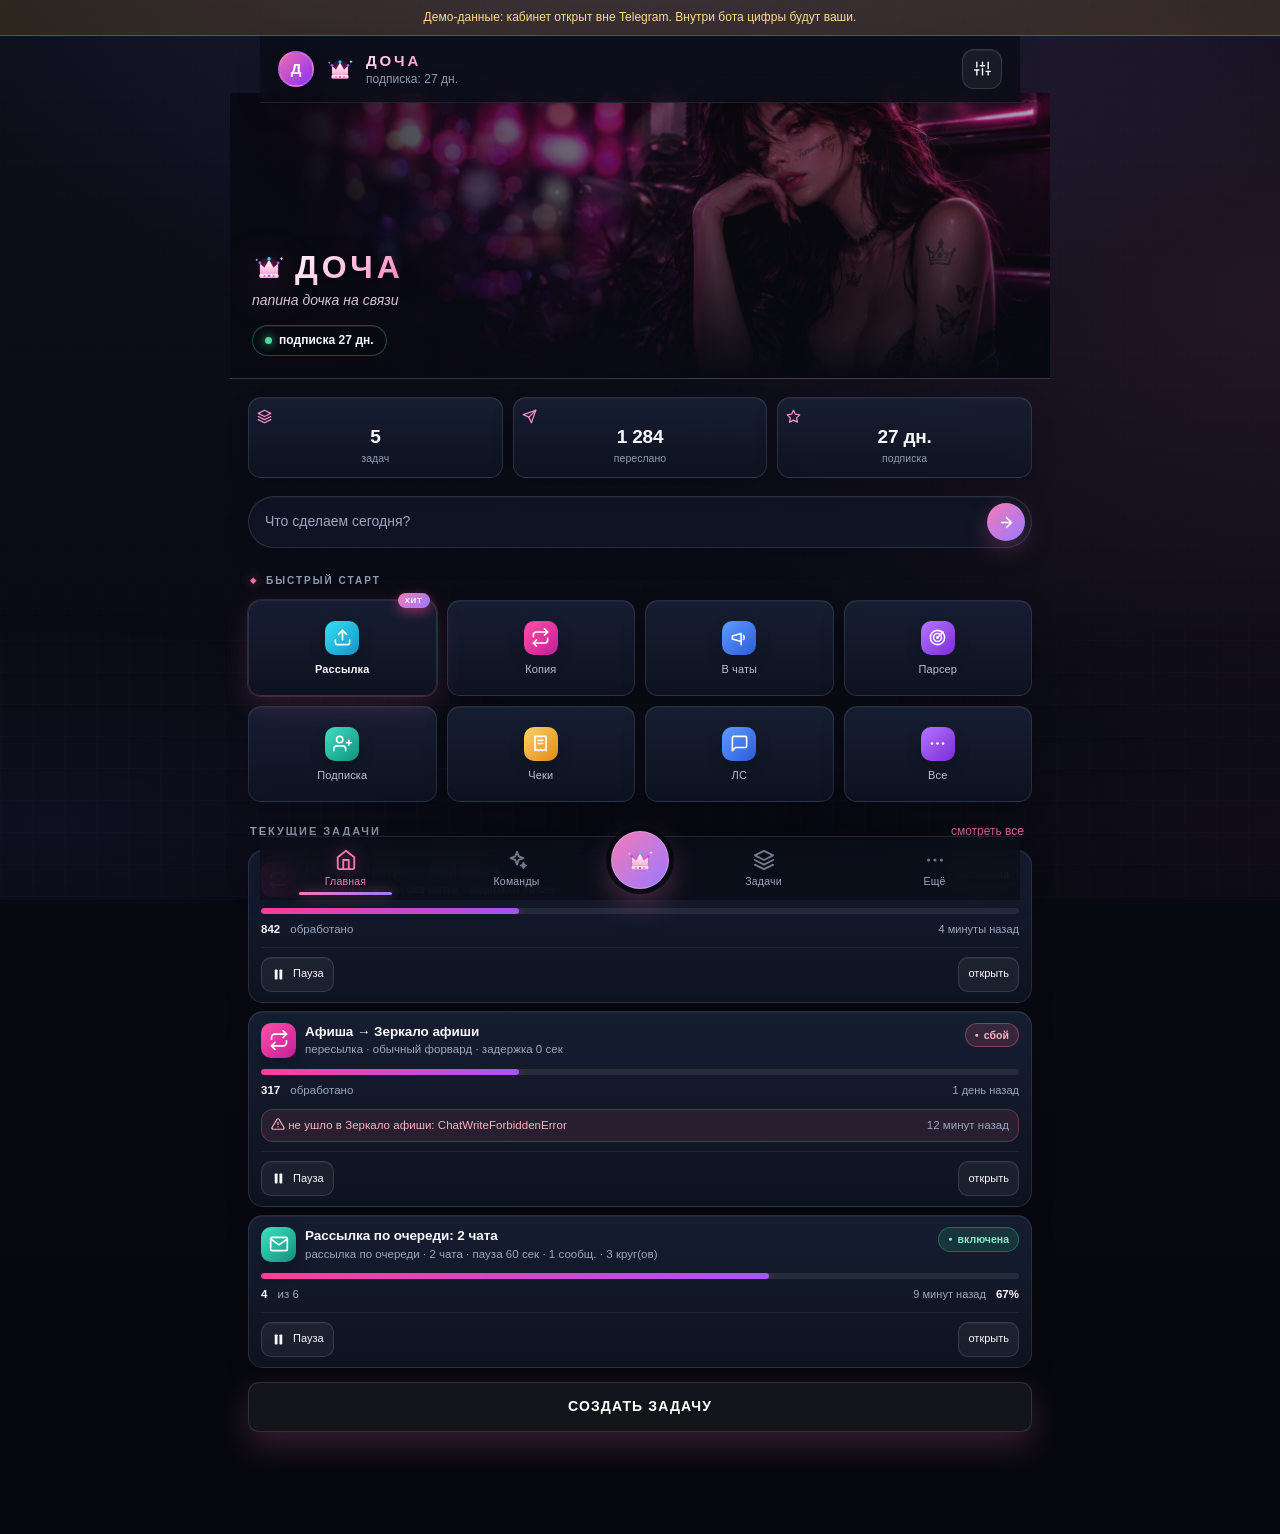
==== commit 861aaa28: "Add task launch review and preserve deployed interface improvements" ====
--- a/webapp/index.html
+++ b/webapp/index.html
@@ -165,6 +165,7 @@
         <svg class="ic search__icon" aria-hidden="true"><use href="#i-search"/></svg>
         <input type="text" id="commandSearch" placeholder="Поиск команды"
                autocomplete="off" aria-label="Поиск команды">
+        <button class="search__clear" id="commandSearchClear" type="button" hidden aria-label="Очистить поиск">×</button>
       </div>
       <div class="chips" id="commandTags" role="tablist" aria-label="Группы команд"></div>
       <div id="templateStrip" hidden></div>
@@ -179,6 +180,7 @@
         <svg class="ic search__icon" aria-hidden="true"><use href="#i-search"/></svg>
         <input type="text" id="taskSearch" placeholder="Название, источник или приёмник"
                autocomplete="off" aria-label="Поиск задачи">
+        <button class="search__clear" id="taskSearchClear" type="button" hidden aria-label="Очистить поиск">×</button>
       </div>
       <div class="segmented" id="taskStatus" role="tablist" aria-label="Статус задач">
         <button class="seg is-active" data-status="active" role="tab" aria-selected="true">Активные</button>
@@ -207,6 +209,7 @@
         <svg class="ic search__icon" aria-hidden="true"><use href="#i-search"/></svg>
         <input type="text" id="chatSearch" placeholder="Название, тема или @username"
                autocomplete="off" aria-label="Поиск чата">
+        <button class="search__clear" id="chatSearchClear" type="button" hidden aria-label="Очистить поиск">×</button>
       </div>
       <div class="chips" id="chatTags"></div>
       <div class="folder-chips" id="chatFolders" hidden aria-label="Папки Telegram"></div>
@@ -414,6 +417,7 @@
         <div class="sheet__title">Что создаём?</div>
         <button class="icon-btn" data-close aria-label="Закрыть"><svg class="ic" aria-hidden="true"><use href="#i-x"/></svg></button>
       </div>
+      <div class="sheet__lead create-lead">Выберите, что нужно автоматизировать. Подробные настройки появятся следующим шагом, а запущенную задачу можно изменить позже.</div>
       <div class="create-grid" id="createGrid"></div>
     </div>
   </div>
@@ -436,12 +440,22 @@
           </div>
         </div>
         <div id="taskFields"></div>
-        <div class="hint" id="taskHint"></div>
+        <details class="task-preview" id="taskPreviewDetails">
+          <summary><span>Что произойдёт после запуска</span><i aria-hidden="true">⌄</i></summary>
+          <div id="taskPreview"></div>
+        </details>
+        <div class="hint task-hint" id="taskHint"></div>
         <!-- Лучшее время для постинга: пик активности ленты за 14 дней.
              Рисует maybeRenderActivityHint — только у постинга по расписанию. -->
-        <div class="hint" id="activityHint" hidden></div>
-        <button class="btn btn--primary btn--block" id="taskSubmit">Запустить задачу</button>
-        <div class="error" id="taskError" role="alert"></div>
+        <div class="hint activity-hint" id="activityHint" hidden></div>
+        <div class="task-submitbar">
+          <div class="task-submitbar__copy">
+            <b id="taskSubmitSummary">Проверьте поля перед запуском.</b>
+            <span>После запуска всё можно изменить в настройках задачи.</span>
+          </div>
+          <button class="btn btn--primary btn--block" id="taskSubmit">Запустить задачу</button>
+          <div class="error" id="taskError" role="alert"></div>
+        </div>
       </div>
     </div>
   </div>
@@ -514,9 +528,11 @@
           <svg class="ic search__icon" aria-hidden="true"><use href="#i-search"/></svg>
           <input type="text" id="pickerSearch" placeholder="Название или @username"
                  autocomplete="off" aria-label="Поиск чата">
+          <button class="search__clear" id="pickerSearchClear" type="button" hidden aria-label="Очистить поиск">×</button>
         </div>
         <div class="folder-chips" id="pickerFolders" hidden aria-label="Папки Telegram"></div>
         <div class="sheet__lead" id="pickerLead"></div>
+        <div class="picker-recent" id="pickerRecent" hidden></div>
         <!-- Отметить весь список сразу: постить и рассылать можно в любое число
              чатов, и на сотне чатов «выбрать все» — единственный разумный путь.
              Кнопка знает про поиск: отмечает то, что видно на экране. -->
@@ -558,8 +574,11 @@
         <div class="sheet__lead" id="loginLead"></div>
         <label class="field">
           <span id="loginLabel">Номер телефона</span>
-          <input id="loginInput" type="tel" inputmode="tel" autocomplete="off"
-                 placeholder="+79001234567" aria-describedby="loginError">
+          <div class="login-input-wrap">
+            <input id="loginInput" type="tel" inputmode="tel" autocomplete="off"
+                   placeholder="+79001234567" aria-describedby="loginError">
+            <button class="login-input-reveal" id="loginReveal" type="button" hidden aria-label="Показать пароль">показать</button>
+          </div>
           <i class="field__note" id="loginNote"></i>
         </label>
         <button class="btn btn--primary btn--block" id="loginSubmit">Получить код</button>
--- a/webapp/styles.css
+++ b/webapp/styles.css
@@ -2699,3 +2699,1126 @@
   .task-draft__actions { width: 100%; }
   .task-draft__actions .btn { flex: 1; }
 }
+
+
+.field__aside--library { align-items: center; flex-wrap: wrap; gap: 8px; }
+.btn--library-select { opacity: .78; }
+.btn--library-select:hover, .btn--library-select:focus-visible { opacity: 1; }
+@media (max-width: 390px) {
+  .field__aside--library .btn { flex: 1 1 auto; }
+  .field__aside--library .btn--library-select { flex-basis: 100%; }
+}
+
+
+.state--loading { min-height: 190px; }
+.state__spinner { width: 28px; height: 28px; margin: 18px auto 0; border: 3px solid rgba(164, 174, 202, .22); border-top-color: #df74d0; border-radius: 50%; animation: state-spin .8s linear infinite; }
+@keyframes state-spin { to { transform: rotate(360deg); } }
+
+.chat-refresh { margin: 0 0 10px; padding: 9px 12px; border: 1px solid rgba(137, 155, 214, .24); border-radius: 12px; color: var(--muted); font-size: 12px; background: rgba(103, 116, 171, .08); }
+.chat-refresh--error { border-color: rgba(239, 137, 137, .38); color: #f0b1b1; background: rgba(180, 71, 93, .10); }
+
+
+/* ────────────────────── Улучшения формы задачи ────────────────────── */
+
+/* Заголовок формы не исчезает при длинной прокрутке: пользователь всегда
+   понимает, какую задачу сейчас настраивает. */
+#taskSheet .sheet__head {
+  position: sticky;
+  top: -16px;
+  z-index: 8;
+  margin: -16px -14px 14px;
+  padding: 14px 14px 12px;
+  background: linear-gradient(180deg, rgba(15, 19, 31, .99) 72%, rgba(15, 19, 31, .88) 86%, transparent);
+  backdrop-filter: blur(12px);
+}
+#taskSheet .sheet__lead { max-width: 680px; margin-bottom: 16px; line-height: 1.55; }
+.task-section-label {
+  display: flex;
+  align-items: center;
+  gap: 9px;
+  margin: 2px 0 -2px;
+  color: #e9edf7;
+  font-size: 12px;
+  font-weight: 750;
+  letter-spacing: .02em;
+  text-transform: uppercase;
+}
+.task-section-label::after { content: ''; height: 1px; flex: 1; background: rgba(197, 210, 241, .13); }
+
+/* Необязательные параметры не должны выглядеть как обязательная анкета из
+   двадцати полей. В новой задаче блок закрыт, в редактировании открыт, чтобы
+   существующие настройки были видны сразу. */
+.task-options {
+  margin-top: 4px;
+  border: 1px solid rgba(197, 210, 241, .14);
+  border-radius: 16px;
+  background: linear-gradient(110deg, rgba(255, 255, 255, .045), rgba(154, 120, 255, .035));
+  overflow: hidden;
+}
+.task-options > summary {
+  display: flex;
+  align-items: center;
+  justify-content: space-between;
+  gap: 12px;
+  min-height: 58px;
+  padding: 11px 14px;
+  color: var(--text);
+  cursor: pointer;
+  list-style: none;
+}
+.task-options > summary::-webkit-details-marker { display: none; }
+.task-options > summary span { display: grid; gap: 3px; }
+.task-options > summary b { font-size: 13px; }
+.task-options > summary small { color: var(--muted); font-size: 11.5px; }
+.task-options > summary i { color: var(--muted); font-size: 19px; font-style: normal; transition: transform .18s ease; }
+.task-options[open] > summary { border-bottom: 1px solid rgba(197, 210, 241, .12); background: rgba(240, 108, 173, .045); }
+.task-options[open] > summary i { transform: rotate(180deg); color: #f4a3c9; }
+.task-options__body { display: grid; gap: 12px; padding: 13px; }
+
+.field__label {
+  display: flex;
+  align-items: center;
+  gap: 7px;
+  color: #cfd7e8;
+  font-size: 13px;
+  font-weight: 650;
+  line-height: 1.3;
+}
+.field__label::after { content: ''; flex: 1; height: 1px; background: rgba(197, 210, 241, .07); }
+.field--check .field__label { display: block; color: var(--text); font-size: 13.5px; }
+.field--check .field__label::after { display: none; }
+.field__note { line-height: 1.4; }
+
+/* Подсказки теперь выглядят как объяснение к форме, а не как случайная строка
+   между полями. */
+.task-hint {
+  display: flex;
+  gap: 9px;
+  margin: 2px 0 0;
+  padding: 11px 12px;
+  border: 1px solid rgba(197, 210, 241, .13);
+  border-radius: 13px;
+  color: #aeb9cf;
+  background: rgba(255, 255, 255, .035);
+  line-height: 1.48;
+}
+.task-hint::before { content: 'i'; display: grid; place-items: center; width: 18px; height: 18px; flex: none; border-radius: 50%; color: #111522; background: #b9c5df; font-size: 12px; font-weight: 800; }
+
+.activity-hint {
+  display: flex;
+  align-items: center;
+  flex-wrap: wrap;
+  gap: 9px;
+  padding: 11px 12px;
+  border: 1px solid rgba(124, 208, 218, .24);
+  border-radius: 13px;
+  color: #c7eef0;
+  background: linear-gradient(100deg, rgba(71, 190, 203, .10), rgba(125, 103, 232, .07));
+  line-height: 1.45;
+}
+.activity-hint b { color: #fff; }
+
+/* Действие всегда рядом с нижним краем шторки. Пользователь не теряет кнопку
+   после длинного списка, но она не перекрывает последний текст. */
+.task-submitbar {
+  position: sticky;
+  bottom: -20px;
+  z-index: 7;
+  display: grid;
+  gap: 9px;
+  margin: 3px -14px -20px;
+  padding: 13px 14px calc(20px + env(safe-area-inset-bottom));
+  border-top: 1px solid rgba(197, 210, 241, .14);
+  background: linear-gradient(180deg, rgba(15, 19, 31, .80), rgba(15, 19, 31, .99) 24%);
+  backdrop-filter: blur(14px);
+}
+.task-submitbar__copy { display: grid; gap: 2px; color: #cbd4e5; font-size: 11.5px; line-height: 1.35; }
+.task-submitbar__copy b { color: #f0f3fb; font-size: 12.5px; }
+.task-submitbar__copy span { color: #8794ad; }
+.task-submitbar .btn { min-height: 48px; font-size: 15px; }
+.task-submitbar .error { margin: 0; }
+
+@media (min-width: 700px) {
+  #taskSheet .sheet__head { margin-left: -14px; margin-right: -14px; }
+  .task-submitbar { margin-left: -14px; margin-right: -14px; }
+}
+
+.activity-hint__label { color: #9ae3e6; font-weight: 700; }
+.activity-hint .btn { margin-left: auto; }
+@media (max-width: 390px) { .activity-hint .btn { margin-left: 0; } }
+
+/* ═══════════════════════ Единый визуальный слой кабинета ═══════════════════════
+   Этот слой намеренно лежит в конце файла: все экраны — главная, команды,
+   задачи, чаты, аккаунты, библиотека и шторки — получают один ритм, но их
+   существующая логика и отдельные состояния не меняются. */
+
+:root {
+  --surface-0: #080b14;
+  --surface-1: #101625;
+  --surface-2: #172238;
+  --surface-3: #1d2a43;
+  --ink-soft: #a8b5ca;
+  --ink-faint: #7f8da7;
+  --border-calm: rgba(180, 198, 230, .15);
+  --border-focus: rgba(244, 126, 187, .62);
+}
+
+::selection { color: #fff; background: rgba(240, 108, 173, .45); }
+
+*:focus-visible {
+  outline: 2px solid rgba(245, 160, 200, .92);
+  outline-offset: 3px;
+}
+
+button, input, select, textarea { -webkit-font-smoothing: antialiased; }
+
+/* На основных экранах заголовок теперь читается как начало страницы, а не как
+   ещё одна строка среди карточек. */
+.screen__title {
+  position: relative;
+  padding-bottom: 9px;
+}
+.screen__title::after {
+  content: '';
+  position: absolute;
+  left: 2px;
+  bottom: 0;
+  width: 34px;
+  height: 3px;
+  border-radius: 99px;
+  background: linear-gradient(90deg, #f47bb8, rgba(154, 120, 255, .72));
+  box-shadow: 0 0 14px rgba(240, 108, 173, .35);
+}
+.screen__sub { max-width: 650px; }
+
+/* Десктопная навигация не должна выглядеть растянутой полосой во всю ширину
+   браузера, а активный пункт должен считываться с первого взгляда. */
+.nav__item { position: relative; }
+.nav__item.is-active::after {
+  content: '';
+  position: absolute;
+  left: 23%;
+  right: 23%;
+  bottom: 6px;
+  height: 3px;
+  border-radius: 99px;
+  background: var(--accent-grad);
+  box-shadow: 0 0 12px rgba(240, 108, 173, .55);
+}
+.nav__crown button { border: 1px solid rgba(255, 255, 255, .24); }
+
+/* В каталогах сначала читается название, затем объяснение, затем состояние.
+   Чуть большая высота карточки даёт пальцу удобную область нажатия. */
+.card--cmd {
+  min-height: 92px;
+  align-items: flex-start;
+  padding: 14px;
+}
+.card--cmd .cmd__ico { margin-top: 1px; }
+.cmd__title { line-height: 1.28; }
+.cmd__desc { line-height: 1.42; }
+.cmd__foot { min-height: 21px; }
+.cmd__chevron { margin-top: 11px; }
+
+/* Карточка задачи: основной контент и действие разделены воздухом. Состояние
+   не конкурирует с названием, а прогресс не прилипает к краям. */
+.task { padding: 15px; }
+.task__top { align-items: flex-start; }
+.task__title { line-height: 1.32; }
+.task__meta { line-height: 1.42; }
+.task__actions { margin-top: 13px; padding-top: 12px; }
+.task__actions .btn { min-height: 38px; }
+.task__alert { margin-top: 11px; border-radius: 12px; }
+
+/* Аккаунт, библиотека и чат: одинаковые внутренние отступы и более явный
+   интерактивный hover. */
+.account, .lib, .chat { padding: 13px 14px; }
+.account__phone, .lib__title, .chat__title { line-height: 1.35; }
+.account__reason { line-height: 1.45; }
+.lib__use { color: #eaa2c7; }
+.chat__title { font-weight: 650; }
+.chat__sub { color: #94a2bb; }
+.chat__kind { color: #aebbd0; }
+
+/* Пустые и ошибочные состояния — часть интерфейса, а не текстовый провал. */
+.empty, .state {
+  min-height: 180px;
+  display: flex;
+  flex-direction: column;
+  align-items: center;
+  justify-content: center;
+  text-align: center;
+  border-radius: 18px;
+}
+.empty__title, .state__title { max-width: 460px; line-height: 1.3; }
+.empty > div:last-child, .state__text { max-width: 460px; line-height: 1.5; }
+.state__retry { min-width: 132px; }
+
+/* У всех шторок одна шапка и один жест прокрутки: заголовок не теряется, а
+   подложка поля остаётся видна при просмотре длинной формы. */
+.sheet__panel { overscroll-behavior: contain; }
+.sheet:not(#taskSheet) .sheet__head {
+  position: sticky;
+  top: -18px;
+  z-index: 8;
+  margin: -18px -18px 14px;
+  padding: 15px 18px 12px;
+  background: linear-gradient(180deg, rgba(23, 29, 49, .99) 72%, rgba(23, 29, 49, .88) 87%, transparent);
+  backdrop-filter: blur(12px);
+}
+.sheet--over .sheet__head { margin-left: -14px; margin-right: -14px; }
+
+/* Клавиатура на телефоне не должна закрывать основной action: у полей чуть
+   больше высота нажатия, у вторичных кнопок — меньше визуальный вес. */
+.field input, .field select, .field textarea { min-height: 46px; }
+.field textarea { min-height: 108px; }
+.btn--pick { min-height: 42px; }
+
+/* Подписка и бонусные блоки: цифра — главный объект, кнопки — второй уровень. */
+.card--sub, .card--bonus { padding: 17px; }
+.sub__value { font-size: 29px; letter-spacing: -.03em; }
+.sub__note, .bonus__note { line-height: 1.48; }
+
+/* Доступное поведение на маленьком экране: не допускаем горизонтального
+   переполнения длинных названий и оставляем touch-target не меньше 42 px. */
+@media (max-width: 520px) {
+  .screen__title { font-size: 26px; }
+  .card--cmd { min-height: 88px; padding: 13px; }
+  .cmd__desc { display: -webkit-box; -webkit-line-clamp: 2; -webkit-box-orient: vertical; overflow: hidden; }
+  .task__top { gap: 9px; }
+  .task__ico { width: 36px; height: 36px; }
+  .badge { padding-left: 8px; padding-right: 8px; }
+  .account__state { font-size: 10px; }
+  .chat-bar__btns .btn { flex: 1 1 calc(50% - 8px); min-height: 42px; }
+  .chat-bar__clear { flex: 0 0 42px !important; }
+}
+
+@media (prefers-reduced-motion: reduce) {
+  *, *::before, *::after {
+    animation-duration: .001ms !important;
+    animation-iteration-count: 1 !important;
+    scroll-behavior: auto !important;
+    transition-duration: .001ms !important;
+  }
+}
+
+
+/* Поиск: крестик появляется только при тексте и позволяет одним нажатием
+   вернуться к полному списку. */
+.search { padding-right: 8px; }
+.search__clear {
+  flex: none;
+  width: 30px;
+  height: 30px;
+  display: grid;
+  place-items: center;
+  border-radius: 50%;
+  color: #aab7cc;
+  font-size: 22px;
+  line-height: 1;
+  background: rgba(255,255,255,.06);
+}
+.search__clear:hover { color: #fff; background: rgba(240,108,173,.18); }
+
+/* Вход по 2FA: пароль можно проверить, не стирая его и не покидая flow. */
+.login-input-wrap { position: relative; display: flex; align-items: center; }
+.login-input-wrap #loginInput { padding-right: 82px; }
+.login-input-reveal {
+  position: absolute;
+  right: 10px;
+  min-height: 30px;
+  padding: 4px 8px;
+  border-radius: 8px;
+  color: #e8aecf;
+  font-size: 11px;
+  background: rgba(240,108,173,.10);
+}
+.login-input-reveal:hover { background: rgba(240,108,173,.20); color: #fff; }
+
+.task-submitbar__copy b.is-warning { color: #ffd38a; }
+
+
+.segmented .seg { display: inline-flex; align-items: center; justify-content: center; gap: 6px; }
+.seg__count {
+  min-width: 20px;
+  padding: 2px 5px;
+  border-radius: 99px;
+  color: #aebbd0;
+  background: rgba(255,255,255,.07);
+  font-size: 10px;
+  font-weight: 750;
+  line-height: 1.2;
+}
+.seg.is-active .seg__count { color: #fff; background: rgba(255,255,255,.18); }
+
+
+/* Выбор сценария: не просто сетка иконок, а маленькая понятная карточка —
+   название, назначение и состояние. На телефоне две колонки сохраняют
+   читаемость, на широком экране остаются три. */
+.create-grid { grid-template-columns: repeat(3, minmax(0, 1fr)); gap: 11px; }
+.create-cell {
+  position: relative;
+  align-items: flex-start;
+  min-height: 142px;
+  padding: 14px;
+  text-align: left;
+  background: linear-gradient(145deg, rgba(28, 39, 64, .92), rgba(14, 19, 32, .94));
+}
+.create-cell .tile__ico { margin-bottom: 2px; }
+.create-cell__body { display: grid; gap: 4px; min-width: 0; width: 100%; }
+.create-cell__name { color: #f2f4fb; font-size: 13px; font-weight: 700; line-height: 1.25; text-align: left; }
+.create-cell__desc {
+  display: -webkit-box;
+  overflow: hidden;
+  color: #a5b2c8;
+  font-size: 11px;
+  line-height: 1.35;
+  text-align: left;
+  -webkit-line-clamp: 2;
+  -webkit-box-orient: vertical;
+}
+.create-cell__state { margin-top: 3px; font-size: 10px; }
+.create-cell__state .status__dot { width: 5px; height: 5px; }
+.create-cell.is-off { filter: saturate(.55); opacity: .66; }
+.create-cell.is-off .create-cell__state { color: #aab4c7; }
+
+@media (max-width: 520px) {
+  .create-grid { grid-template-columns: repeat(2, minmax(0, 1fr)); gap: 9px; }
+  .create-cell { min-height: 136px; padding: 12px; }
+  .create-cell__name { font-size: 12.5px; }
+}
+
+.create-lead { margin: -2px 0 15px; max-width: 610px; line-height: 1.5; }
+
+#loginSheet #loginResend:disabled { opacity: .72; cursor: wait; color: #aab8cf; background: rgba(255,255,255,.035); }
+
+.task-account-note.is-online { color: #78dcb4; }
+.task-account-note.is-offline { color: #f2b0bd; }
+
+
+.picker-recent { margin: 4px 0 10px; padding: 10px 11px; border: 1px solid rgba(197,210,241,.12); border-radius: 13px; background: rgba(255,255,255,.03); }
+.picker-recent__title { margin-bottom: 7px; color: #9aa8bf; font-size: 10.5px; font-weight: 750; letter-spacing: .08em; text-transform: uppercase; }
+.picker-recent__list { display: flex; gap: 7px; overflow-x: auto; scrollbar-width: none; }
+.picker-recent__list::-webkit-scrollbar { display: none; }
+.picker-recent__chip { flex: none; display: inline-flex; align-items: center; gap: 6px; max-width: 210px; padding: 7px 9px; border: 1px solid rgba(197,210,241,.14); border-radius: 999px; color: #cbd5e5; background: rgba(17,22,38,.76); font-size: 11px; }
+.picker-recent__chip span { overflow: hidden; text-overflow: ellipsis; white-space: nowrap; }
+.picker-recent__chip b { color: #ee9ec5; font-size: 14px; font-weight: 500; }
+.picker-recent__chip.is-selected { border-color: rgba(240,108,173,.58); background: rgba(240,108,173,.14); }
+
+.task-preview { margin-top: 2px; border: 1px solid rgba(197,210,241,.14); border-radius: 14px; background: rgba(255,255,255,.03); overflow: hidden; }
+.task-preview > summary { display: flex; align-items: center; justify-content: space-between; gap: 10px; padding: 11px 13px; color: #dce3f0; cursor: pointer; font-size: 12.5px; font-weight: 700; list-style: none; }
+.task-preview > summary::-webkit-details-marker { display: none; }
+.task-preview > summary i { color: #9daac0; font-size: 18px; font-style: normal; }
+.task-preview[open] > summary { border-bottom: 1px solid rgba(197,210,241,.12); background: rgba(154,120,255,.06); }
+.task-preview__row { display: flex; align-items: baseline; justify-content: space-between; gap: 14px; padding: 8px 13px; border-bottom: 1px solid rgba(197,210,241,.07); font-size: 11.5px; }
+.task-preview__row:last-child { border-bottom: 0; }
+.task-preview__row span { color: #8f9db5; }
+.task-preview__row b { max-width: 68%; overflow: hidden; color: #edf1f8; font-weight: 650; text-align: right; text-overflow: ellipsis; white-space: nowrap; }
+.task-preview__empty { padding: 12px 13px; color: #8f9db5; font-size: 11.5px; line-height: 1.45; }
+
+/* ─────────────────────── Performance & accessibility pass ─────────────────────
+   Большой список чатов держит в DOM только окно вокруг scroll viewport-а.
+   Остальные строки остаются в виртуальном треке, поэтому скроллбар честно
+   показывает размер полного списка, но браузер не layout-ит тысячи кнопок. */
+.virtual-list {
+  position: relative;
+  max-height: min(62vh, 560px);
+  overflow: auto;
+  overscroll-behavior: contain;
+  scrollbar-gutter: stable;
+}
+.virtual-list__track { position: relative; width: 100%; }
+.virtual-list__items { position: absolute; inset: 0 0 auto; width: 100%; }
+.virtual-list__items > .chat {
+  min-height: 76px;
+  box-sizing: border-box;
+}
+#chatList > .virtual-list { margin-top: 2px; }
+#pickerList > .virtual-list { max-height: 46vh; }
+
+.account__meta {
+  display: flex;
+  flex-wrap: wrap;
+  gap: 4px 12px;
+  margin: 9px 0 0 48px;
+  color: #92a0b8;
+  font-size: 11px;
+  line-height: 1.4;
+}
+.account__meta span + span::before { content: '·'; margin-right: 12px; color: #59657c; }
+
+/* В длинных карточках secondary-строка переносится, но основной статус и
+   кнопки остаются видимыми. */
+.account__body { overflow-wrap: anywhere; }
+.account__reason { overflow-wrap: anywhere; }
+
+@media (max-width: 390px) {
+  .account__meta { margin-left: 0; }
+  .account__meta span + span::before { margin-right: 6px; }
+}
+
+@media (prefers-reduced-motion: reduce) {
+  .virtual-list, .sheet__panel, .toast, * { scroll-behavior: auto !important; }
+}
+
+/* Журнал доставки: успехи и ошибки различаются формой и цветом, а не только
+   мелкой подписью — это легче читать в тёмной шторке и скринридеру. */
+.journal-row {
+  display: flex;
+  align-items: flex-start;
+  gap: 10px;
+  padding: 11px 0;
+  border-bottom: 1px solid rgba(197, 210, 241, .09);
+}
+.journal-row:last-child { border-bottom: 0; }
+.journal-row__mark {
+  display: grid;
+  place-items: center;
+  width: 24px;
+  height: 24px;
+  flex: none;
+  border: 1px solid currentColor;
+  border-radius: 50%;
+  font-size: 13px;
+  font-weight: 800;
+}
+.journal-row--ok { color: #7be3b4; }
+.journal-row--error { color: #ff9eb0; }
+.journal-row__body { min-width: 0; flex: 1; }
+.journal-row__title { color: #edf1f8; font-size: 12.5px; font-weight: 700; }
+.journal-row__detail { margin-top: 3px; color: #98a6bd; font-size: 11.5px; line-height: 1.4; overflow-wrap: anywhere; }
+.journal-row__time { flex: none; color: #7e8ba2; font-size: 10.5px; white-space: nowrap; }
+
+/* Единый блок настроек отправки: сначала механика запуска, затем параметры,
+   которые одинаковы для расписания и очереди. Это убирает ощущение, что часть
+   возможностей «пропала» при переключении режима. */
+.task-subsection-label {
+  display: flex;
+  align-items: center;
+  gap: 8px;
+  margin: 4px 0 -2px;
+  color: #e9b5d1;
+  font-size: 10px;
+  font-weight: 800;
+  letter-spacing: .09em;
+  text-transform: uppercase;
+}
+.task-subsection-label::after {
+  content: '';
+  height: 1px;
+  flex: 1;
+  background: rgba(240, 108, 173, .18);
+}
+.send-mode-note {
+  margin-top: 9px;
+  color: #9ba8bf;
+  font-size: 11px;
+  line-height: 1.45;
+}
+.task-options__body > .task-subsection-label:not(:first-child) { margin-top: 12px; }
+
+/* ═════════════════════ Вариант 2 · фирменная компактная форма отправки ═════════════════════
+   Компоновка берёт идею второго макета, но использует палитру, радиусы,
+   границы и градиентные акценты уже существующего кабинета. */
+.task-options--compact {
+  margin-top: 5px;
+  border-radius: 19px;
+  border-color: rgba(240, 108, 173, .28);
+  background:
+    radial-gradient(100% 45% at 100% 0%, rgba(154, 120, 255, .11), transparent 70%),
+    linear-gradient(180deg, rgba(24, 32, 54, .92), rgba(12, 17, 30, .94));
+  box-shadow: 0 14px 34px rgba(0, 0, 0, .18), inset 0 1px 0 rgba(255, 255, 255, .045);
+}
+.task-options--compact > summary {
+  min-height: 54px;
+  padding: 10px 14px;
+  border-bottom-color: rgba(240, 108, 173, .16);
+}
+.task-options--compact > summary b { font-size: 14px; }
+.task-options--compact > summary small { color: #a8b4c9; }
+.task-options--compact[open] > summary { background: rgba(240, 108, 173, .055); }
+.task-options--compact .task-options__body { gap: 16px; padding: 14px; }
+.task-options--compact .task-subsection { display: grid; gap: 9px; }
+.task-options--compact .task-subsection-label { margin: 0; color: #f0a8ca; font-size: 10px; letter-spacing: .11em; }
+.task-options--compact .task-subsection-label::after { background: linear-gradient(90deg, rgba(240, 108, 173, .27), rgba(154, 120, 255, .08)); }
+.task-options--compact .task-subsection-fields { display: grid; gap: 9px; }
+
+/* Переключатель и поля расписания — самостоятельная верхняя карточка. */
+.task-options--compact .task-subsection--mode {
+  padding: 11px;
+  border: 1px solid rgba(197, 210, 241, .13);
+  border-radius: 15px;
+  background: rgba(8, 13, 25, .34);
+}
+.task-options--compact .task-subsection--mode .task-subsection-label { padding: 0 1px; }
+.task-options--compact .task-subsection--mode .task-subsection-fields {
+  grid-template-columns: repeat(2, minmax(0, 1fr));
+  align-items: start;
+}
+.task-options--compact .task-subsection--mode [data-field="send_mode"],
+.task-options--compact .task-subsection--mode [data-field="schedule_only"],
+.task-options--compact .task-subsection--mode [data-field="scheduled_posts"] { grid-column: 1 / -1; }
+.task-options--compact .task-subsection--mode [data-field="send_mode"] {
+  padding-bottom: 2px;
+}
+.task-options--compact .task-subsection--mode [data-field="send_mode"] .field__label { display: none; }
+.task-options--compact .task-subsection--mode [data-field="send_mode"] .segmented { min-height: 44px; padding: 4px; }
+.task-options--compact .task-subsection--mode [data-field="send_mode"] .seg { min-height: 34px; font-size: 12px; }
+.task-options--compact .task-subsection--mode .field input,
+.task-options--compact .task-subsection--mode .field select { min-height: 44px; }
+.task-options--compact .task-subsection--mode .field__label { font-size: 11px; color: #9ba9c0; }
+.task-options--compact .task-subsection--mode .send-mode-note {
+  margin: 4px 1px 0;
+  padding: 8px 9px;
+  border-left: 2px solid rgba(240, 108, 173, .58);
+  border-radius: 0 8px 8px 0;
+  background: rgba(240, 108, 173, .055);
+  color: #aebbd0;
+  font-size: 11px;
+  line-height: 1.42;
+}
+
+/* Общие параметры — фирменная сетка карточек, не длинный список галочек. */
+.task-options--compact .task-subsection--common .task-subsection-fields {
+  grid-template-columns: repeat(2, minmax(0, 1fr));
+  align-items: stretch;
+}
+.task-options--compact .task-subsection--common .field {
+  min-width: 0;
+  min-height: 62px;
+  padding: 10px;
+  border: 1px solid rgba(197, 210, 241, .13);
+  border-radius: 14px;
+  background: linear-gradient(135deg, rgba(255, 255, 255, .047), rgba(154, 120, 255, .035));
+}
+.task-options--compact .task-subsection--common .field:hover { border-color: rgba(240, 108, 173, .38); }
+.task-options--compact .task-subsection--common .field__label { font-size: 11.5px; line-height: 1.25; }
+.task-options--compact .task-subsection--common .field__label::after { display: none; }
+.task-options--compact .task-subsection--common .field--check {
+  display: grid;
+  grid-template-columns: auto minmax(0, 1fr);
+  align-content: center;
+  min-height: 62px;
+  padding: 10px;
+}
+.task-options--compact .task-subsection--common .field--check .field__label { font-size: 12px; }
+.task-options--compact .task-subsection--common .field--check .field__note { grid-column: 1 / -1; padding-left: 0; }
+.task-options--compact .task-subsection--common .field input:not([type="checkbox"]),
+.task-options--compact .task-subsection--common .field select { min-height: 36px; padding: 8px 9px; font-size: 13px; }
+.task-options--compact .task-subsection--common .field__note { font-size: 10px; }
+
+/* Остальные параметры не спорят с общими за внимание. */
+.task-options--compact .task-subsection--other {
+  padding-top: 2px;
+  border-top: 1px solid rgba(197, 210, 241, .09);
+}
+.task-options--compact .task-subsection--other .task-subsection-fields { gap: 10px; }
+
+@media (max-width: 380px) {
+  .task-options--compact .task-subsection--common .task-subsection-fields { grid-template-columns: minmax(0, 1fr); }
+  .task-options--compact .task-subsection--mode .task-subsection-fields { grid-template-columns: minmax(0, 1fr); }
+  .task-options--compact .task-subsection--mode [data-field="send_mode"],
+  .task-options--compact .task-subsection--mode [data-field="schedule_only"],
+  .task-options--compact .task-subsection--mode [data-field="scheduled_posts"] { grid-column: auto; }
+}
+
+/* У постинга второй вариант — это не «закрытый аккордеон», а полноценная
+   карточка настроек. Поэтому блок виден сразу и не маскирует возможности. */
+.task-options--panel {
+  display: block;
+  margin-top: 5px;
+  border-radius: 19px;
+  border-color: rgba(240, 108, 173, .30);
+  background:
+    radial-gradient(100% 45% at 100% 0%, rgba(154, 120, 255, .12), transparent 70%),
+    linear-gradient(180deg, rgba(24, 32, 54, .94), rgba(12, 17, 30, .96));
+  box-shadow: 0 14px 34px rgba(0, 0, 0, .20), inset 0 1px 0 rgba(255, 255, 255, .05);
+}
+.task-options--panel > .task-options__summary {
+  display: flex;
+  align-items: center;
+  justify-content: space-between;
+  gap: 12px;
+  min-height: 55px;
+  padding: 10px 14px;
+  border-bottom: 1px solid rgba(240, 108, 173, .17);
+  background: rgba(240, 108, 173, .055);
+}
+.task-options--panel > .task-options__summary span { display: grid; gap: 3px; }
+.task-options--panel > .task-options__summary b { color: #f5f7fc; font-size: 14px; }
+.task-options--panel > .task-options__summary small { color: #a8b4c9; font-size: 11.5px; }
+.task-options--panel > .task-options__summary i { color: #f4a3c9; font-size: 19px; font-style: normal; transform: rotate(180deg); }
+.task-options--panel > .task-options__body { padding: 14px; }
+
+/* ═════════════════════ ДОЧА GLAM-TECH · visual identity ═════════════════════
+   Здесь не просто «ещё один тёмный блок»: шторка получает собственный язык
+   бренда — глянцевый ультрафиолет, жидкий хром, неоновая фуксия и тонкая
+   технологичная сетка. Логика формы и привычные размеры контролов не меняются. */
+#taskSheet .sheet__panel {
+  --docha-pink: #ff4fa8;
+  --docha-violet: #9b6dff;
+  --docha-cyan: #57e6ef;
+  --docha-chrome: #f8e9f5;
+  position: absolute;
+  overflow-x: hidden;
+  border-top-color: rgba(255, 119, 196, .62);
+  background:
+    radial-gradient(95% 38% at 8% 0%, rgba(255, 54, 159, .20), transparent 67%),
+    radial-gradient(75% 40% at 100% 8%, rgba(87, 230, 239, .11), transparent 64%),
+    radial-gradient(90% 65% at 50% 100%, rgba(117, 57, 214, .12), transparent 72%),
+    linear-gradient(180deg, #171127 0%, #0d0c19 48%, #090b14 100%);
+  box-shadow: 0 -22px 70px rgba(255, 41, 159, .15), 0 -16px 45px rgba(0, 0, 0, .68);
+}
+#taskSheet .sheet__panel::after {
+  content: '';
+  position: absolute;
+  z-index: 0;
+  inset: 0;
+  pointer-events: none;
+  opacity: .22;
+  background-image:
+    linear-gradient(rgba(255, 255, 255, .025) 1px, transparent 1px),
+    linear-gradient(90deg, rgba(255, 255, 255, .018) 1px, transparent 1px);
+  background-size: 28px 28px;
+  mask-image: linear-gradient(180deg, rgba(0,0,0,.9), transparent 80%);
+}
+#taskSheet .sheet__panel > * { position: relative; z-index: 1; }
+#taskSheet .sheet__panel::before {
+  z-index: 3;
+  background: linear-gradient(90deg, rgba(87, 230, 239, .65), rgba(255, 255, 255, .80) 48%, rgba(255, 79, 168, .85));
+  box-shadow: 0 0 12px rgba(255, 79, 168, .55), 0 0 12px rgba(87, 230, 239, .35);
+}
+#taskSheet .sheet__head {
+  position: sticky;
+  top: -16px;
+  z-index: 8;
+  padding-top: 13px;
+  border-bottom: 1px solid rgba(255, 255, 255, .07);
+  background:
+    linear-gradient(180deg, rgba(18, 13, 34, .98) 66%, rgba(18, 13, 34, .86) 86%, transparent),
+    radial-gradient(55% 100% at 0% 0%, rgba(255, 79, 168, .10), transparent 75%);
+}
+#taskSheet .sheet__title {
+  align-items: flex-start;
+  gap: 10px;
+  min-width: 0;
+  padding-top: 7px;
+}
+#taskSheet .sheet__title > .ic {
+  width: 22px;
+  height: 22px;
+  margin-top: 8px;
+  padding: 5px;
+  box-sizing: content-box;
+  border-radius: 10px;
+  color: #fff;
+  background: linear-gradient(135deg, #ff4fa8 0%, #9b6dff 58%, #57e6ef 150%);
+  box-shadow: 0 0 20px rgba(255, 79, 168, .32), inset 0 1px 0 rgba(255,255,255,.42);
+}
+.task-title__copy { display: grid; min-width: 0; gap: 2px; }
+.task-title__copy small {
+  color: rgba(87, 230, 239, .80);
+  font-size: 8px;
+  font-weight: 850;
+  letter-spacing: .16em;
+  line-height: 1.1;
+}
+.task-title__copy strong {
+  overflow: hidden;
+  color: #fff;
+  font-size: 17px;
+  font-weight: 800;
+  letter-spacing: -.015em;
+  text-overflow: ellipsis;
+  white-space: nowrap;
+  text-shadow: 0 0 18px rgba(255, 79, 168, .18);
+}
+#taskSheet .sheet__title + .icon-btn {
+  margin-top: 8px;
+  border-color: rgba(255, 255, 255, .12);
+  background: rgba(255, 255, 255, .055);
+  box-shadow: 0 0 18px rgba(255, 79, 168, .08);
+}
+#taskSheet .sheet__lead {
+  position: relative;
+  margin-top: 4px;
+  padding: 11px 13px 11px 15px;
+  border: 1px solid rgba(255, 255, 255, .09);
+  border-left: 2px solid rgba(87, 230, 239, .70);
+  border-radius: 13px;
+  color: #bdc5d7;
+  background: linear-gradient(100deg, rgba(255, 79, 168, .075), rgba(87, 230, 239, .045));
+  box-shadow: inset 0 1px 0 rgba(255,255,255,.045);
+}
+#taskSheet .task-section-label,
+#taskSheet .task-subsection-label {
+  color: #f6b9d8;
+  font-weight: 850;
+  letter-spacing: .14em;
+}
+#taskSheet .task-section-label::before,
+#taskSheet .task-subsection-label::before {
+  content: '✦';
+  color: var(--accent);
+  font-size: 12px;
+  text-shadow: 0 0 10px rgba(255, 61, 154, .8);
+}
+#taskSheet .task-section-label::after,
+#taskSheet .task-subsection-label::after {
+  background: linear-gradient(90deg, rgba(255, 79, 168, .36), rgba(87, 230, 239, .06));
+}
+
+/* Глянцевый слой у главной карточки настроек. */
+#taskSheet .task-options--compact {
+  position: relative;
+  isolation: isolate;
+  border-color: rgba(255, 105, 189, .38);
+  background:
+    linear-gradient(135deg, rgba(255,255,255,.06), transparent 22%),
+    radial-gradient(90% 45% at 0% 0%, rgba(255, 79, 168, .13), transparent 70%),
+    radial-gradient(70% 44% at 100% 2%, rgba(87, 230, 239, .10), transparent 70%),
+    linear-gradient(180deg, rgba(24, 20, 48, .92), rgba(10, 14, 27, .96));
+  box-shadow: 0 18px 42px rgba(0,0,0,.25), 0 0 0 1px rgba(155, 109, 255, .10), inset 0 1px 0 rgba(255,255,255,.10);
+}
+#taskSheet .task-options--compact::before {
+  content: '';
+  position: absolute;
+  z-index: -1;
+  inset: 0 13% auto 13%;
+  height: 1px;
+  background: linear-gradient(90deg, transparent, #57e6ef 28%, #ff4fa8 70%, transparent);
+  box-shadow: 0 0 15px rgba(255,79,168,.65);
+}
+#taskSheet .task-options--compact > .task-options__summary {
+  border-bottom-color: rgba(255, 255, 255, .09);
+  background: linear-gradient(90deg, rgba(255, 79, 168, .10), rgba(155, 109, 255, .06) 52%, rgba(87, 230, 239, .06));
+}
+#taskSheet .task-options--compact > .task-options__summary b {
+  background: linear-gradient(90deg, #fff 15%, #ffb8da 65%, #aeeef1 100%);
+  -webkit-background-clip: text;
+  background-clip: text;
+  color: transparent;
+}
+#taskSheet .task-options--compact > .task-options__summary i { color: #57e6ef; text-shadow: 0 0 9px rgba(87,230,239,.65); }
+#taskSheet .task-options--compact .task-subsection--mode {
+  border-color: rgba(87, 230, 239, .22);
+  background: linear-gradient(135deg, rgba(87,230,239,.07), rgba(255,79,168,.045) 65%, rgba(0,0,0,.12));
+  box-shadow: inset 0 1px 0 rgba(255,255,255,.06), 0 8px 22px rgba(0,0,0,.12);
+}
+#taskSheet .task-options--compact .task-subsection--mode .segmented {
+  border-color: rgba(255, 111, 190, .28);
+  background: rgba(6, 10, 21, .82);
+  box-shadow: inset 0 0 16px rgba(155,109,255,.10);
+}
+#taskSheet .task-options--compact .task-subsection--mode .seg.is-active {
+  background: linear-gradient(115deg, #ff4fa8 0%, #b25cf2 58%, #656dff 100%);
+  box-shadow: 0 0 18px rgba(255,79,168,.34), inset 0 1px 0 rgba(255,255,255,.26);
+}
+#taskSheet .task-options--compact .send-mode-note {
+  border-left-color: #57e6ef;
+  background: linear-gradient(90deg, rgba(87,230,239,.08), transparent);
+  color: #b8d9dd;
+}
+#taskSheet .task-options--compact .task-subsection--common .field {
+  position: relative;
+  overflow: hidden;
+  border-color: rgba(255, 255, 255, .11);
+  background:
+    linear-gradient(135deg, rgba(255,255,255,.065), rgba(255,255,255,.018) 44%, rgba(155,109,255,.045)),
+    rgba(11, 16, 29, .54);
+  box-shadow: inset 0 1px 0 rgba(255,255,255,.045), 0 8px 18px rgba(0,0,0,.10);
+}
+#taskSheet .task-options--compact .task-subsection--common .field::before {
+  content: '';
+  position: absolute;
+  top: 0;
+  left: 13px;
+  right: 13px;
+  height: 1px;
+  background: linear-gradient(90deg, rgba(255,79,168,.75), rgba(87,230,239,.18), transparent);
+  opacity: .72;
+}
+#taskSheet .task-options--compact .task-subsection--common .field:hover {
+  border-color: rgba(255, 105, 189, .48);
+  box-shadow: 0 0 17px rgba(255,79,168,.10), inset 0 1px 0 rgba(255,255,255,.09);
+}
+#taskSheet .task-options--compact .task-subsection--common .field--check input:checked {
+  background: linear-gradient(135deg, #ff4fa8, #9b6dff 75%);
+  box-shadow: 0 0 14px rgba(255,79,168,.50);
+}
+#taskSheet .task-options--compact .task-subsection--common .field--check input:not(:checked) {
+  border-color: rgba(87,230,239,.34);
+}
+#taskSheet .task-options--compact .task-subsection--other {
+  border-top-color: rgba(87, 230, 239, .14);
+}
+#taskSheet .task-submitbar {
+  border-top-color: rgba(255, 102, 188, .22);
+  background: linear-gradient(180deg, rgba(9, 12, 23, .72), rgba(7, 9, 17, .99) 26%);
+}
+#taskSheet .task-submitbar .btn--primary {
+  position: relative;
+  overflow: hidden;
+  border-color: rgba(255,255,255,.18);
+  background: linear-gradient(115deg, #ff4fa8 0%, #b35bf3 58%, #6674ff 100%);
+  box-shadow: 0 0 24px rgba(255,79,168,.24), inset 0 1px 0 rgba(255,255,255,.30);
+}
+#taskSheet .task-submitbar .btn--primary::after {
+  content: '';
+  position: absolute;
+  top: -40%;
+  left: -18%;
+  width: 24%;
+  height: 180%;
+  transform: rotate(22deg);
+  background: rgba(255,255,255,.25);
+  filter: blur(4px);
+  pointer-events: none;
+}
+#taskSheet .task-submitbar .btn--primary:hover {
+  box-shadow: 0 0 32px rgba(255,79,168,.38), 0 8px 28px rgba(102,116,255,.20), inset 0 1px 0 rgba(255,255,255,.36);
+}
+
+/* Закрытый блок остаётся компактным, но сразу считывается как фирменная
+   глянцевая панель — лишние поля не занимают экран до клика. */
+#taskSheet .task-options--compact {
+  position: relative;
+  isolation: isolate;
+  border-color: rgba(255, 105, 189, .38);
+  background:
+    radial-gradient(85% 70% at 0% 0%, rgba(255, 79, 168, .12), transparent 72%),
+    radial-gradient(70% 60% at 100% 0%, rgba(87, 230, 239, .09), transparent 72%),
+    linear-gradient(180deg, rgba(24, 20, 48, .92), rgba(10, 14, 27, .96));
+  box-shadow: 0 14px 36px rgba(0,0,0,.22), 0 0 0 1px rgba(155,109,255,.10), inset 0 1px 0 rgba(255,255,255,.09);
+}
+#taskSheet .task-options--compact::before {
+  content: '';
+  position: absolute;
+  z-index: 0;
+  top: 0;
+  left: 13%;
+  right: 13%;
+  height: 1px;
+  background: linear-gradient(90deg, transparent, #57e6ef 28%, #ff4fa8 72%, transparent);
+  box-shadow: 0 0 15px rgba(255,79,168,.60);
+  pointer-events: none;
+}
+#taskSheet .task-options--compact > summary {
+  position: relative;
+  z-index: 1;
+  min-height: 58px;
+  border-bottom-color: rgba(255,255,255,.09);
+  background: linear-gradient(90deg, rgba(255,79,168,.10), rgba(155,109,255,.06) 52%, rgba(87,230,239,.06));
+}
+#taskSheet .task-options--compact > summary b {
+  background: linear-gradient(90deg, #fff 15%, #ffb8da 65%, #aeeef1 100%);
+  -webkit-background-clip: text;
+  background-clip: text;
+  color: transparent;
+}
+#taskSheet .task-options--compact > summary small { color: #b5bfd2; }
+#taskSheet .task-options--compact > summary i { color: #57e6ef; text-shadow: 0 0 9px rgba(87,230,239,.65); }
+#taskSheet .task-options--compact[open] > summary { background: linear-gradient(90deg, rgba(255,79,168,.15), rgba(155,109,255,.09) 52%, rgba(87,230,239,.08)); }
+#taskSheet .task-options--compact .task-subsection--mode {
+  border-color: rgba(87,230,239,.23);
+  background: linear-gradient(135deg, rgba(87,230,239,.07), rgba(255,79,168,.045) 65%, rgba(0,0,0,.12));
+}
+#taskSheet .task-options--compact .task-subsection--common .field {
+  border-color: rgba(255,255,255,.11);
+  background: linear-gradient(135deg, rgba(255,255,255,.065), rgba(255,255,255,.018) 44%, rgba(155,109,255,.045)), rgba(11,16,29,.54);
+}
+#taskSheet .task-options--compact .task-subsection--common .field:hover { border-color: rgba(255,105,189,.48); box-shadow: 0 0 17px rgba(255,79,168,.10), inset 0 1px 0 rgba(255,255,255,.09); }
+#taskSheet .task-options--compact .task-subsection--common .field--check input:checked { background: linear-gradient(135deg, #ff4fa8, #9b6dff 75%); box-shadow: 0 0 14px rgba(255,79,168,.50); }
+#taskSheet .task-options--compact .task-subsection--common .field--check input:not(:checked) { border-color: rgba(87,230,239,.34); }
+
+/* ═════════════════════ Фирменная форма ДОЧИ · королева и неоновый город ═════════════════════
+   У формы есть настоящая визуальная опора бренда, а не абстрактные слова:
+   корона, ночной город и розовый свет из фирменного баннера. */
+#taskSheet .sheet__panel {
+  background:
+    linear-gradient(180deg, rgba(7, 3, 11, .10) 0%, rgba(8, 4, 13, .56) 22%, #100c18 34%, #090a11 100%),
+    url("assets/docha-queen.jpg") 50% 0 / 100% 300px no-repeat,
+    radial-gradient(80% 34% at 0% 0%, rgba(255, 37, 143, .20), transparent 72%),
+    radial-gradient(75% 42% at 100% 12%, rgba(76, 141, 255, .10), transparent 72%),
+    linear-gradient(180deg, #17091d 0%, #0b0b13 45%, #08090f 100%);
+  border-top-color: rgba(255, 101, 179, .72);
+  box-shadow: 0 -24px 74px rgba(255, 35, 144, .18), 0 -16px 45px rgba(0, 0, 0, .70);
+}
+#taskSheet .sheet__panel::after {
+  opacity: .12;
+  background-image: linear-gradient(rgba(255,255,255,.05) 1px, transparent 1px), linear-gradient(90deg, rgba(255,255,255,.035) 1px, transparent 1px);
+  background-size: 30px 30px;
+  mask-image: linear-gradient(180deg, transparent 0, rgba(0,0,0,.5) 25%, rgba(0,0,0,.08) 42%, transparent 72%);
+}
+#taskSheet .sheet__head {
+  min-height: 60px;
+  margin-bottom: 10px;
+  padding-top: 20px;
+  background: linear-gradient(180deg, rgba(10, 4, 14, .78) 0%, rgba(10, 4, 14, .24) 86%, transparent 100%);
+  border-bottom: 0;
+}
+#taskSheet .sheet__head::after { content: none; }
+#taskSheet .sheet__title { padding-top: 9px; }
+#taskSheet .task-title__copy small { color: #fff2fb; font-size: 10px; letter-spacing: .18em; text-shadow: 0 0 12px rgba(255,81,166,.65); }
+#taskSheet .task-title__copy strong { font-size: 17px; text-shadow: 0 3px 15px rgba(0,0,0,.62); }
+#taskSheet .sheet__title > .ic { margin-top: 10px; background: linear-gradient(135deg, #ff4fa8, #b44fdb); box-shadow: 0 0 24px rgba(255,79,168,.48), inset 0 1px 0 rgba(255,255,255,.42); }
+#taskSheet .sheet__lead {
+  margin-top: 2px;
+  border: 1px solid rgba(255,255,255,.13);
+  border-left: 2px solid rgba(255,95,177,.76);
+  background: linear-gradient(100deg, rgba(8,6,14,.64), rgba(30,10,31,.45));
+  box-shadow: 0 10px 24px rgba(0,0,0,.20), inset 0 1px 0 rgba(255,255,255,.07);
+  color: #eee3ed;
+}
+/* Режим теперь находится до обязательных полей — он считывается как главный
+   выбор, а «Настройки отправки» остаются ниже закрываемым блоком. */
+#taskSheet #taskFields > .task-subsection--mode {
+  position: relative;
+  margin: 3px 0 4px;
+  padding: 13px;
+  border: 1px solid rgba(255, 103, 180, .42);
+  border-radius: 19px;
+  background:
+    linear-gradient(135deg, rgba(255,255,255,.055), transparent 30%),
+    radial-gradient(80% 80% at 0% 0%, rgba(255, 48, 148, .16), transparent 75%),
+    linear-gradient(180deg, rgba(27, 15, 35, .90), rgba(13, 12, 21, .86));
+  box-shadow: 0 15px 36px rgba(0,0,0,.24), inset 0 1px 0 rgba(255,255,255,.08);
+}
+#taskSheet #taskFields > .task-subsection--mode::before {
+  content: '';
+  position: absolute;
+  top: 0;
+  left: 12%;
+  right: 12%;
+  height: 1px;
+  background: linear-gradient(90deg, transparent, #ff63ae 35%, #66dfe3 70%, transparent);
+  box-shadow: 0 0 14px rgba(255,76,166,.70);
+}
+#taskSheet #taskFields > .task-subsection--mode .task-subsection-label { color: #ffc0dc; }
+#taskSheet #taskFields > .task-subsection--mode .task-subsection-fields { gap: 10px; }
+#taskSheet #taskFields > .task-subsection--mode [data-field="send_mode"] .field__label { display: none; }
+#taskSheet #taskFields > .task-subsection--mode [data-field="send_mode"] .segmented { min-height: 46px; padding: 4px; border-color: rgba(255,112,185,.36); background: rgba(5,6,12,.74); }
+#taskSheet #taskFields > .task-subsection--mode [data-field="send_mode"] .seg { min-height: 36px; font-size: 12px; }
+#taskSheet #taskFields > .task-subsection--mode [data-field="send_mode"] .seg.is-active { background: linear-gradient(115deg, #ff4fa8 0%, #b550dc 62%, #6578eb 100%); box-shadow: 0 0 20px rgba(255,76,166,.42), inset 0 1px 0 rgba(255,255,255,.26); }
+#taskSheet #taskFields > .task-subsection--mode [data-field="send_mode"],
+#taskSheet #taskFields > .task-subsection--mode [data-field="schedule_only"],
+#taskSheet #taskFields > .task-subsection--mode [data-field="scheduled_posts"] { grid-column: 1 / -1; }
+/* Основные поля — спокойные стеклянные строки поверх фирменного изображения. */
+#taskSheet #taskFields > .task-section-label { margin-top: 7px; }
+#taskSheet #taskFields > .field:not(.field--check) {
+  border-color: rgba(255,255,255,.10);
+  border-radius: 16px;
+  padding: 10px 12px;
+  background: linear-gradient(100deg, rgba(22,13,28,.82), rgba(11,13,20,.72));
+  box-shadow: inset 0 1px 0 rgba(255,255,255,.045), 0 9px 22px rgba(0,0,0,.14);
+}
+#taskSheet #taskFields > .field:not(.field--check) .field__label::after { background: linear-gradient(90deg, rgba(255,91,174,.18), transparent); }
+#taskSheet #taskFields > .field:not(.field--check) input,
+#taskSheet #taskFields > .field:not(.field--check) textarea,
+#taskSheet #taskFields > .field:not(.field--check) select { background: rgba(255,255,255,.045); border-color: rgba(255,255,255,.11); }
+/* Закрытая карточка настроек — главный глянцевый акцент ниже основных полей. */
+#taskSheet .task-options--compact {
+  margin-top: 5px;
+  border-color: rgba(255,100,179,.56);
+  background: linear-gradient(135deg, rgba(255,255,255,.06), transparent 28%), linear-gradient(180deg, rgba(33,16,42,.92), rgba(13,11,20,.96));
+  box-shadow: 0 16px 36px rgba(0,0,0,.26), 0 0 0 1px rgba(181,76,215,.12), inset 0 1px 0 rgba(255,255,255,.10);
+}
+#taskSheet .task-options--compact > summary { min-height: 68px; padding: 12px 14px; background: linear-gradient(90deg, rgba(255,74,165,.12), rgba(93,109,220,.08)); }
+#taskSheet .task-options--compact > summary b { font-size: 14px; background: linear-gradient(90deg, #fff, #ffb7d9 68%, #a9e9e9); -webkit-background-clip: text; background-clip: text; color: transparent; }
+#taskSheet .task-options--compact > summary small { color: #c5b5c6; }
+#taskSheet .task-options--compact > summary i { color: #9ee9ea; text-shadow: 0 0 10px rgba(87,230,239,.6); }
+#taskSheet .task-options--compact[open] > summary { background: linear-gradient(90deg, rgba(255,74,165,.18), rgba(93,109,220,.12)); }
+#taskSheet .task-submitbar { border-top-color: rgba(255,98,179,.24); background: linear-gradient(180deg, rgba(8,8,14,.72), rgba(7,8,12,.99) 28%); }
+#taskSheet .task-submitbar .btn--primary { background: linear-gradient(115deg, #ff4fa8 0%, #b34fdd 58%, #6078e9 100%); box-shadow: 0 0 26px rgba(255,77,166,.30), inset 0 1px 0 rgba(255,255,255,.30); }
+
+/* Финальная связка бренда: главная и заставка используют тот же фирменный
+   кадр королевы, что и утверждённая шторка задачи. Так ДОЧА узнаётся сразу,
+   а не только внутри одной формы. */
+.boot__bg { background-image: url("assets/docha-queen.jpg"); background-position: 50% 22%; }
+.hero { --hero-image: url("assets/docha-queen.jpg"); }
+.hero__art { background-position: 50% 22%; }
+
+/* Возврат главного экрана к прежнему оформлению: фирменный кадр королевы
+   оставляем только в утверждённой шторке задачи, а hero кабинета снова
+   использует прежнее кадрирование и не спорит с навигацией. */
+.boot__bg { background-image: url("assets/docha.jpg"); background-position: 78% 30%; }
+.hero { --hero-image: url("assets/docha.jpg"); }
+.hero__art { background-position: 78% 30%; }
+
+/* ═════════════════════ Финальная проверка интерфейса · компактность ═════════════════════
+   Один ритм для всех вкладок: короткая сводка сверху, действие рядом с объектом,
+   подробности — только там, где они действительно нужны. */
+.content { padding-top: 12px; }
+.screen__title { font-size: 23px; letter-spacing: -.025em; }
+.screen__sub { max-width: 650px; margin-bottom: 11px; line-height: 1.42; }
+.section-label { margin-top: 16px; margin-bottom: 8px; font-size: 10px; }
+.cards, .list { gap: 8px; }
+
+/* Каталог команд: название и различие видны сразу, длинное описание не растит
+   карточку до размера отдельной страницы. */
+.card--cmd { min-height: 78px; padding: 10px 11px; gap: 10px; border-radius: 15px; }
+.cmd__ico { width: 38px; height: 38px; border-radius: 11px; }
+.cmd__title { font-size: 14px; }
+.cmd__desc { display: -webkit-box; -webkit-box-orient: vertical; -webkit-line-clamp: 2; overflow: hidden; line-height: 1.3; }
+.cmd__foot { margin-top: 5px; gap: 4px 6px; }
+.cmd__tag { padding: 2px 7px; font-size: 10px; }
+.cmd__chevron { font-size: 18px; }
+.create-cell__desc { display: -webkit-box; -webkit-box-orient: vertical; -webkit-line-clamp: 2; overflow: hidden; line-height: 1.3; }
+
+/* Карточка задачи: заголовок, состояние и прогресс читаются до кнопок. */
+.task { padding: 11px 12px 10px; border-radius: 15px; }
+.task__top { gap: 9px; }
+.task__ico { width: 35px; height: 35px; border-radius: 10px; }
+.task__title { font-size: 13.5px; }
+.task__meta { display: -webkit-box; -webkit-box-orient: vertical; -webkit-line-clamp: 2; overflow: hidden; line-height: 1.35; }
+.task__actions { display: grid; grid-template-columns: minmax(0, 1fr) auto; align-items: start; gap: 7px; margin-top: 9px; padding-top: 9px; }
+.task__acts { display: flex; flex-wrap: wrap; gap: 6px; min-width: 0; }
+.task__actions .btn { min-height: 35px; padding: 7px 9px; font-size: 11px; border-radius: 10px; }
+.task__actions > .btn--danger { min-width: 35px; padding: 7px; }
+.task__alert { max-height: 68px; overflow: auto; }
+
+/* Чаты и библиотека — строки, а не большие карточки. Смысл остаётся в заголовке,
+   счётчике и одном действии справа. */
+.chat { min-height: 55px; padding: 8px 10px; gap: 9px; border-radius: 13px; }
+.chat__ico { width: 34px; height: 34px; }
+.chat__title { font-size: 13.5px; }
+.chat__sub { font-size: 11px; }
+.chat__kind { padding: 3px 7px; font-size: 9.5px; }
+.lib { padding: 9px 10px; gap: 9px; border-radius: 13px; }
+.lib__title { font-size: 13px; }
+.lib__text { -webkit-line-clamp: 1; }
+.lib__acts { gap: 7px; }
+.lib__del { width: 31px; height: 31px; display: grid; place-items: center; }
+
+/* Нижние панели не должны перекрывать смысловые кнопки на узких экранах. */
+.chat-bar { left: 8px; right: 8px; padding: 10px; gap: 7px; border-radius: 15px; }
+.chat-bar__btns { display: grid; grid-template-columns: repeat(2, minmax(0, 1fr)); gap: 6px; }
+.chat-bar__btns .btn { min-height: 36px; padding: 7px 8px; font-size: 10.5px; }
+.chat-bar__clear { margin-left: 0; }
+
+/* Подписка и аккаунты: сначала состояние и главное действие, вспомогательные
+   операции — ниже, одинаковыми компактными кнопками. */
+.account { gap: 7px; padding: 10px 11px; }
+.account__meta { display: flex; flex-wrap: wrap; gap: 4px 10px; line-height: 1.3; }
+.card--sub, .card--bonus { padding: 13px; }
+.sub__actions { gap: 6px; margin-top: 10px; }
+.sub__actions .btn, .bonus__actions .btn { min-height: 38px; padding: 8px 10px; font-size: 11.5px; }
+
+/* На широком экране плотность не превращается в пустоту: две колонки только
+   там, где карточки действительно независимы. На телефоне остаётся одна. */
+@media (min-width: 760px) {
+  .content { max-width: 820px; margin: 0 auto; }
+  #tab-commands .cards { grid-template-columns: repeat(2, minmax(0, 1fr)); }
+  #tab-accounts .list, #tab-library .list { gap: 9px; }
+  #tab-home .tiles { gap: 10px; }
+}
+@media (max-width: 390px) {
+  .screen__title { font-size: 22px; }
+  .cmd__tag:nth-of-type(n+3) { display: none; }
+  .badge { padding-left: 7px; padding-right: 7px; font-size: 9.5px; }
+  .task__actions { grid-template-columns: minmax(0, 1fr) 35px; }
+  .chat-bar__btns .btn { font-size: 10px; }
+}
+/* Long launch summaries stay readable on a phone. */
+.confirm__text { white-space: pre-wrap; overflow-wrap: anywhere; }
+.confirm__panel { max-height: 90dvh; overflow-y: auto; }
